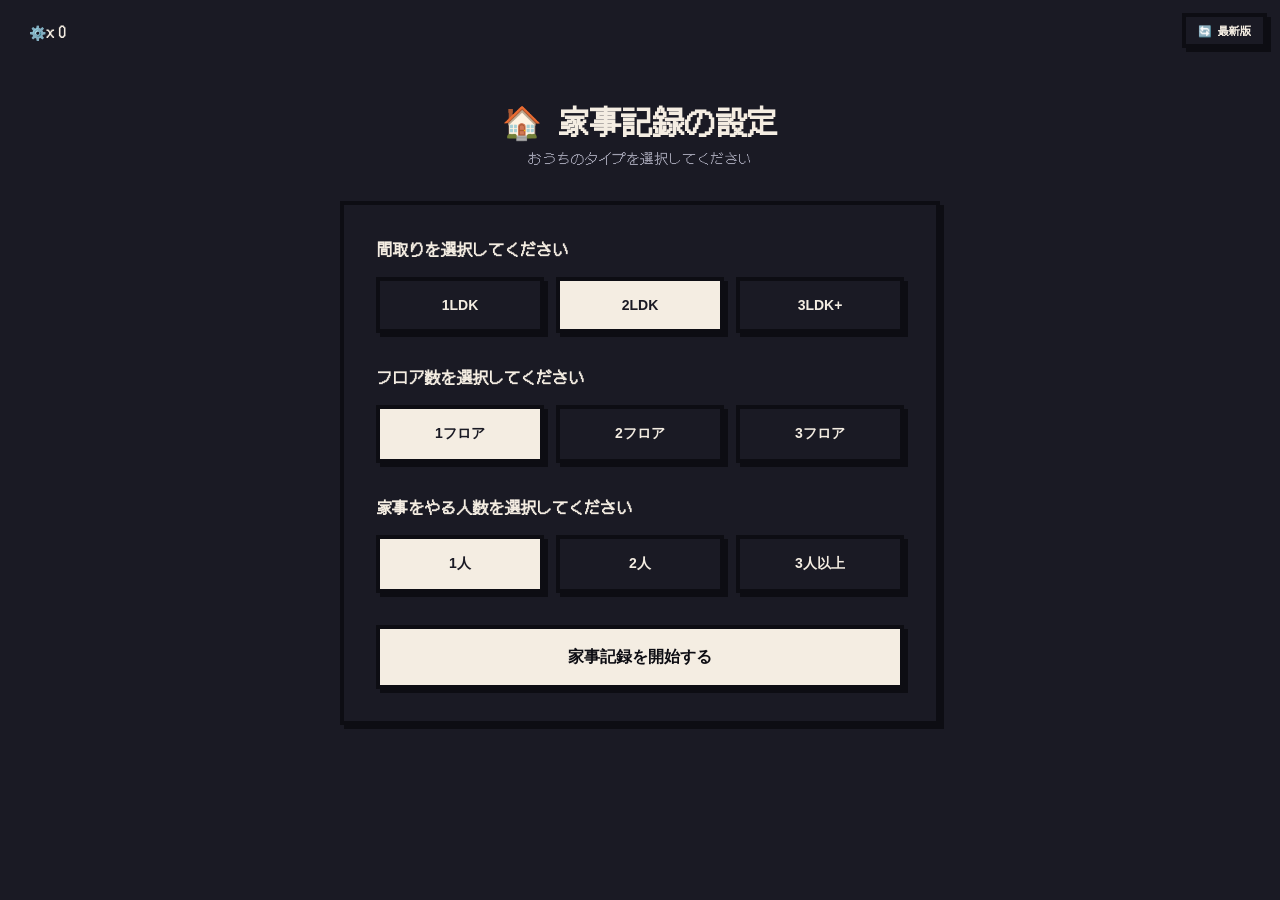
==== index.html @ 6fcb8d24 "fix(v2.6.1): Fix setupLayout null error and resolve all undefined functions / red error screens - Fi" ====
<!DOCTYPE html>
<html lang="ja">

<head>
    <meta charset="UTF-8">
    <meta name="viewport" content="width=device-width, initial-scale=1.0">
    <title>カジゴン</title>
    <script>
        window.onerror = function(message, source, lineno, colno, error) {
            var errorDiv = document.createElement('div');
            errorDiv.style.position = 'fixed';
            errorDiv.style.top = '0';
            errorDiv.style.left = '0';
            errorDiv.style.width = '100%';
            errorDiv.style.background = 'red';
            errorDiv.style.color = 'white';
            errorDiv.style.padding = '10px';
            errorDiv.style.zIndex = '99999';
            errorDiv.style.fontFamily = 'monospace';
            errorDiv.style.whiteSpace = 'pre-wrap';
            errorDiv.innerText = "JS Error: " + message + "\nSource: " + source + "\nLine: " + lineno + ":" + colno + "\nStack: " + (error ? error.stack : "");
            document.body.appendChild(errorDiv);
            return false;
        };

        // 🚀 強制キャッシュバスター & ServiceWorker自動更新ロジック
        if ('caches' in window) {
            caches.keys().then(function(names) {
                for (var name of names) {
                    if (name !== 'kajigon-cache-v2.6.1') {
                        caches.delete(name);
                    }
                }
            });
        }
    </script>
    <link rel="preconnect" href="https://fonts.googleapis.com">
    <link rel="preconnect" href="https://fonts.gstatic.com" crossorigin>
    <link href="https://fonts.googleapis.com/css2?family=Outfit:wght@400;600;700&family=Noto+Sans+JP:wght@400;500;700&family=DotGothic16&display=swap" rel="stylesheet">
    <link rel="stylesheet" href="style.css?v=2.6.1">
    <link rel="manifest" href="manifest.json">
    <meta name="theme-color" content="#1a1a24">
    <meta name="apple-mobile-web-app-capable" content="yes">
    <meta name="apple-mobile-web-app-status-bar-style" content="black-translucent">
    <link rel="icon" type="image/png" href="images/spirits/kajigon_baby.png">
    <link rel="apple-touch-icon" href="images/spirits/kajigon_baby.png">
</head>

<body>
    <!-- 画面端の小さなUI（⚙️×0 ＆ 🔄 最新版へ更新） -->
    <div id="artifact-indicator" class="artifact-indicator">
        <span>⚙️×</span><span id="artifact-count-val">0</span>
    </div>
    <button id="btn-force-refresh" onclick="forceReloadApp()" class="btn-force-refresh" title="最新版へ更新（キャッシュクリア）">
        🔄 最新版
    </button>

    <!-- Setup Screen (3-Step UI) -->
    <div id="setup-screen" class="container hidden">
        <div class="app-wrapper" style="margin-top: 3rem;">
            <div class="header">
                <h1 class="title">🏠 家事記録の設定</h1>
                <p class="subtitle">おうちのタイプを選択してください</p>
            </div>
            
            <div class="setup-card">
                <!-- STEP 1: 間取りの選択 -->
                <h3 class="setup-section-title">間取りを選択してください</h3>
                <div class="setup-grid">
                    <button class="setup-btn-select" id="setup-1ldk" onclick="setSetupLayout('1LDK')">1LDK</button>
                    <button class="setup-btn-select" id="setup-2ldk" onclick="setSetupLayout('2LDK')">2LDK</button>
                    <button class="setup-btn-select" id="setup-3ldk" onclick="setSetupLayout('3LDK+')">3LDK+</button>
                </div>

                <!-- STEP 2: フロア数の選択 -->
                <h3 class="setup-section-title">フロア数を選択してください</h3>
                <div class="setup-grid">
                    <button class="setup-btn-select" id="setup-floor1" onclick="setSetupFloors(1)">1フロア</button>
                    <button class="setup-btn-select" id="setup-floor2" onclick="setSetupFloors(2)">2フロア</button>
                    <button class="setup-btn-select" id="setup-floor3" onclick="setSetupFloors(3)">3フロア</button>
                </div>

                <!-- STEP 3: 家事をやる人数 -->
                <h3 class="setup-section-title">家事をやる人数を選択してください</h3>
                <div class="setup-grid">
                    <button class="setup-btn-select" id="setup-player1" onclick="setSetupPlayers(1)">1人</button>
                    <button class="setup-btn-select" id="setup-player2" onclick="setSetupPlayers(2)">2人</button>
                    <button class="setup-btn-select" id="setup-player3" onclick="setSetupPlayers(3)">3人以上</button>
                </div>

                <button class="setup-btn-submit" onclick="submitSetup()">家事記録を開始する</button>
            </div>
        </div>
    </div>

    <!-- Main Screen (Full-Screen Cozy Dragon Room with Side Buttons) -->
    <div id="main-screen" class="container hidden">
        <div class="app-wrapper">
            
            <!-- 🏡 全体がカジゴンの暮らす部屋（たまごっち・ポケスリ風フルスクリーンルーム） -->
            <div id="tamagotchi-room-container" class="tamagotchi-room">
                
                <!-- 部屋の上部インテリア（星空の窓 & あたたかいランプ） -->
                <div class="room-decor-top">
                    <div class="room-window" title="星空の見える窓">
                        <div class="window-glass">
                            <span class="window-moon">🌙</span>
                            <span class="window-star s1">✦</span>
                            <span class="window-star s2">✦</span>
                        </div>
                    </div>
                    <!-- ステータスヘッダー（相棒名 ＆ レベル） -->
                    <div class="room-status-badge">
                        <div class="room-status-title" id="room-status-name">✅ カジゴン (LV.1)</div>
                        <div class="room-status-sub" id="room-status-exp">NEXT: 0/10 EXP</div>
                    </div>
                    <div class="room-lamp" title="あたたかいランプ">
                        <div class="lamp-cord"></div>
                        <div class="lamp-shade">💡</div>
                        <div class="lamp-glow"></div>
                    </div>
                </div>

                <!-- 🏡 部屋の中央ステージ（サイドUI ＆ カジゴン） -->
                <div class="room-stage">
                    
                    <!-- 👈 左サイドのコンパクトUI（クエスト・かるた・新聞） -->
                    <div class="room-side-col room-side-left">
                        <button class="side-action-btn side-quest-btn" onclick="openBountyModal()" title="突発討伐ボス（名もなき家事）">
                            <span class="side-btn-icon">⚔️</span>
                            <span class="side-btn-label">討伐ボス</span>
                            <span id="side-quest-badge" class="side-btn-badge hidden">!</span>
                        </button>
                        <button class="side-action-btn side-karuta-btn" onclick="openKarutaAlbumModal()" title="家事かるた帳（全52種）">
                            <span class="side-btn-icon">🥠</span>
                            <span class="side-btn-label">かるた</span>
                        </button>
                        <button class="side-action-btn side-news-btn" onclick="openWeeklyNewsModal()" title="週刊カジゴン号外通信">
                            <span class="side-btn-icon">📰</span>
                            <span class="side-btn-label">号外新聞</span>
                        </button>
                        <button class="side-action-btn side-sound-btn" onclick="openSoundModal()" title="BGM・サウンド設定">
                            <span class="side-btn-icon">🎵</span>
                            <span class="side-btn-label">サウンド</span>
                        </button>
                    </div>

                    <!-- 🐉 カジゴン＆中央インテリア（くつろぎスペース） -->
                    <div class="room-center-pet-area" onclick="onCompanionClick()">
                        <!-- 吹き出しセリフ -->
                        <div id="companion-speech-bubble" class="speech-bubble-pet hidden">
                            <p id="speech-text">シチューのいい匂い！おうち快適だぞ〜！</p>
                        </div>

                        <!-- カジゴン本体スプライト -->
                        <div class="pet-sprite-wrapper" id="room-pet-wrapper">
                            <div id="companion-status-widget">
                                <!-- JSでスプライト動的配置 -->
                            </div>
                        </div>

                        <!-- 足元のふかふか丸絨毯 -->
                        <div class="room-rug"></div>

                        <!-- 部屋の床家具（観葉植物 ＆ シチュー鍋） -->
                        <div class="room-floor-furniture">
                            <div class="furniture-item item-plant" id="furniture-plant" title="小さな観葉植物">🪴</div>
                            <div class="furniture-item item-stew" id="furniture-stew" title="ほかほかシチュー鍋">🍲</div>
                            <div class="furniture-item item-shelf" id="furniture-shelf" title="季節の飾り">🌸</div>
                        </div>
                    </div>

                    <!-- 👉 右サイドのコンパクトUI（家事きろく・工房・共有・図鑑・設定） -->
                    <div class="room-side-col room-side-right">
                        <button class="side-action-btn side-add-btn" onclick="openChoreSelectModal()" title="家事を記録する">
                            <span class="side-btn-icon">🔨</span>
                            <span class="side-btn-label">家事きろく</span>
                        </button>
                        <button class="side-action-btn side-workshop-btn" onclick="openWorkshopModal()" title="おうち工房（家具クラフト＆週末行商人）">
                            <span class="side-btn-icon">🪚</span>
                            <span class="side-btn-label">工房</span>
                        </button>
                        <button class="side-action-btn side-share-btn" onclick="openShareActionModal()" title="家族に共有する">
                            <span class="side-btn-icon">📱</span>
                            <span class="side-btn-label">共有する</span>
                        </button>
                        <button class="side-action-btn side-book-btn" onclick="openBookModal()" title="守護精霊図鑑">
                            <span class="side-btn-icon">📖</span>
                            <span class="side-btn-label">図鑑</span>
                        </button>
                        <button class="side-action-btn side-settings-btn" onclick="openSettingsModal()" title="お部屋・サウンド設定">
                            <span class="side-btn-icon">⚙️</span>
                            <span class="side-btn-label">設定</span>
                        </button>
                    </div>

                </div>

                <!-- 🔻 部屋の最下部：折りたたみ式の「最近やったこと（CHORE LOG）」引き出し -->
                <div class="room-bottom-drawer">
                    <details class="chore-log-details" id="chore-log-details">
                        <summary class="chore-log-summary">
                            <div class="chore-log-summary-title">
                                <span>🧹</span>
                                <span>最近やったこと（CHORE LOG）</span>
                            </div>
                            <span class="chore-log-toggle-icon">▲ 開く</span>
                        </summary>
                        <div id="completedList" class="chore-log-list">
                            <!-- JSで完了履歴を動的生成 -->
                        </div>
                    </details>
                </div>

            </div>

            <!-- 🌿 育成環境テーマバッジ（固定表示） -->
            <div id="env-badge-container" class="env-badge-container" style="display:none;"></div>
            <div id="lucky-chore-widget" style="display:none;"></div>
            <div id="bounty-quest-widget" style="display:none;"></div>

            <!-- Footer (控えめな復旧リンク) -->
            <div class="footer" style="margin-top: 1rem;">
                <p id="current-layout-display"></p>
                <p class="footer-stealth-trigger" onclick="openSpellModal()">💾 データを復旧する</p>
            </div>
        </div>
    </div>

    <!-- 🔒 ギア設定モーダル (In-app Setup & Room Customization) -->
    <div id="settings-modal" class="spell-overlay hidden">
        <div class="spell-content" style="max-width: 500px; max-height: 88vh; overflow-y: auto; -webkit-overflow-scrolling: touch;">
            <div style="display:flex; justify-content:space-between; align-items:center; margin-bottom: 0.5rem;">
                <h3 class="spell-title" style="margin:0;">⚙️ 家事記録の設定</h3>
                <button onclick="closeSettingsModal()" style="background:var(--accent); color:#0d0d13; border:none; border-radius:4px; font-weight:bold; font-size:12px; padding:0.3rem 0.6rem; cursor:pointer;">✕ お部屋へ</button>
            </div>
            <p class="spell-desc">間取りやフロア数、各部屋の呼び名をカスタマイズできます。</p>
            
            <!-- Settings Form -->
            <div class="settings-input-group">
                <label>おうちの間取り</label>
                <select id="settings-layout-select" onchange="onSettingsLayoutChange()">
                    <option value="1LDK">1LDK</option>
                    <option value="2LDK">2LDK</option>
                    <option value="3LDK+">3LDK以上</option>
                </select>
            </div>

            <div class="settings-input-group">
                <label>フロア数</label>
                <select id="settings-floor-select">
                    <option value="1">1フロア</option>
                    <option value="2">2フロア</option>
                    <option value="3">3フロア</option>
                </select>
            </div>

            <div class="settings-input-group">
                <label>家事をやる人数</label>
                <select id="settings-players-select">
                    <option value="1">1人</option>
                    <option value="2">2人</option>
                    <option value="3">3人以上</option>
                </select>
            </div>

            <!-- 🏛️ 育成環境テーマの選択 -->
            <div class="settings-input-group">
                <label>🏛️ 育成環境テーマ（育ちやすいモンスター）</label>
                <div id="settings-theme-notice" style="margin-bottom: 0.5rem;"></div>
                <div class="theme-selector-grid" id="settings-theme-selector">
                    <!-- JSで動的生成 -->
                </div>
            </div>

            <h4 style="font-size: 12px; font-weight: 700; color: var(--text-sub); text-align: left; margin-bottom: 0.5rem;">お部屋の名前のカスタマイズ</h4>
            <div id="settings-room-names-container" class="settings-scroll-area">
                <!-- Custom room name inputs will be generated here dynamically -->
            </div>

            <div class="spell-btn-group">
                <button class="btn-spell-action btn-spell-cancel" onclick="closeSettingsModal()">キャンセル</button>
                <button class="btn-spell-action btn-spell-cast" onclick="saveSettings()">保存して反映</button>
            </div>

            <div style="margin-top: 1rem; border-top: 1px dashed var(--border-color); padding-top: 0.8rem; text-align: center;">
                <button type="button" onclick="forceReloadApp()" style="background: none; border: 1px solid var(--border-color); color: var(--text-sub); font-size: 11px; padding: 0.35rem 0.7rem; border-radius: 4px; cursor: pointer;">
                    🔄 画面が変わらない時はここをタップ（最新版へ強制更新）
                </button>
            </div>
        </div>
    </div>

    <!-- 🔒 おうちの同期コードモーダル (Stealth Backup UI) -->
    <div id="spell-modal" class="spell-overlay hidden">
        <div class="spell-content">
            <h3 class="spell-title">💾 バックアップデータの復元</h3>
            <p class="spell-desc">別の端末や過去の記録（同期用バックアップキー）またはテスト用のコマンドを入力して同期します。</p>
            <input type="text" id="spellInput" class="spell-input" placeholder="KJ-LVx-Fxx-Wxx-Axx-Exx">
            <div class="spell-btn-group">
                <button class="btn-spell-action btn-spell-cancel" onclick="closeSpellModal()">キャンセル</button>
                <button class="btn-spell-action btn-spell-cast" onclick="castSpell()">同期する</button>
            </div>
        </div>
    </div>

    <!-- 💫 召喚カットイン演出 -->
    <div id="cutin-container" class="cutin-container hidden">
        <div class="cutin-magic-circle"></div>
        <div id="cutin-box" class="cutin-box">
            <!-- Dynamic Content -->
            <div id="cutin-emoji" class="cutin-emoji">🥚</div>
        </div>
    </div>

    <!-- 🏆 感動の表彰エンディング画面 (高精細ドラゴン画像ドン！出現) -->
    <div id="ending-modal" class="ending-overlay hidden">
        <div class="ending-content">
            <div class="ending-trophy">🏆</div>
            <div>
                <h2 class="ending-title" id="ending-celebration-title">よく頑張りました！</h2>
            </div>
            
            <!-- 表彰時にドン！と表示されるドラゴンの画像 -->
            <div class="ending-image-container">
                <img id="ending-dragon-image" src="" alt="おうちの守護精霊">
            </div>

            <div class="ending-scroll-text" id="ending-scroll-content">
                <!-- JSで動的にメッセージを生成 -->
            </div>
            <button class="btn-ending-close" onclick="closeEndingModal()">記録に戻る</button>
        </div>
    </div>

    <!-- 🔊 サウンド設定モーダル -->
    <div id="sound-modal" class="spell-overlay hidden">
        <div class="spell-content" style="max-width: 440px;">
            <h3 class="spell-title">🔊 サウンド設定</h3>
            <p class="spell-desc">レトロゲーム風のBGMと効果音の音量を調節できます。</p>
            
            <div class="sound-setting-row">
                <div class="sound-setting-label">
                    <span>🎵 8-bit BGM 音量</span>
                    <span id="bgm-vol-text" class="sound-vol-val">30%</span>
                </div>
                <div class="sound-slider-wrapper">
                    <input type="range" id="bgmVolumeSlider" min="0" max="100" value="30" oninput="onBgmVolumeChange(this.value)">
                </div>
                <div style="margin-top: 0.75rem; display: flex; align-items: center; justify-content: space-between; font-size: 13px;">
                    <span style="font-weight: bold; color: var(--text-sub);">曲の選択:</span>
                    <select id="bgmTrackSelect" onchange="SoundEngine.setBGMTrack(this.value)" style="padding: 0.35rem 0.6rem; background: #0d0d13; color: var(--accent); border: 2px solid var(--border); font-family: inherit; border-radius: 4px;">
                        <option value="village">🏡 我が家チル（ポケスリ風Lo-Fi）</option>
                        <option value="pop">🌞 日常ポップ（明るいテンポ）</option>
                        <option value="tavern">🍻 にぎやか酒場（愉快な民謡）</option>
                        <option value="ruins">📜 古代遺跡（神秘の調べ）</option>
                        <option value="battle">⚔️ ボス討伐バトル（熱血RPG）</option>
                    </select>
                </div>
            </div>

            <div class="sound-setting-row" style="margin-top: 1.25rem;">
                <div class="sound-setting-label">
                    <span>🔔 効果音 (SE)</span>
                    <span id="se-vol-text" class="sound-vol-val">70%</span>
                </div>
                <div class="sound-slider-wrapper">
                    <input type="range" id="seVolumeSlider" min="0" max="100" value="70" oninput="onSeVolumeChange(this.value)">
                </div>
                <div style="margin-top: 0.6rem; display: flex; gap: 0.3rem; flex-wrap: wrap;">
                    <button class="btn-sound-test" onclick="SoundEngine.playSE('done')">🧹 家事完了♪</button>
                    <button class="btn-sound-test" onclick="SoundEngine.playSE('karuta')">🥠 かるた音♪</button>
                    <button class="btn-sound-test" onclick="SoundEngine.playSE('bounty')">⚔️ 討伐撃破♪</button>
                    <button class="btn-sound-test" onclick="SoundEngine.playSE('levelup')">👑 勝利ファンファーレ♪</button>
                </div>
            </div>

            <div class="sound-test-btn-group" style="margin-top: 1.25rem; display: flex; gap: 0.5rem; justify-content: center;">
                <button class="btn-sound-test" onclick="SoundEngine.toggleBGM()"><span id="bgm-toggle-btn-text">BGM 再生/一時停止</span></button>
            </div>

            <div class="spell-btn-group" style="margin-top: 1.5rem;">
                <button class="btn-spell-action btn-spell-cast" style="width: 100%;" onclick="closeSoundModal()">とじる</button>
            </div>
        </div>
    </div>

    <!-- 📜 古代の石板画像プレビュー・シェアモーダル -->
    <div id="ancient-scroll-modal" class="spell-overlay hidden">
        <div class="spell-content" style="max-width: 520px; max-height: 90vh; overflow-y: auto;">
            <h3 class="spell-title">📜 古代の家事碑文</h3>
            <p class="spell-desc">本日の奉納（家事）が刻まれた石板画像です。長押しやボタンから保存・共有できます。</p>
            
            <div id="ancient-canvas-container" class="ancient-canvas-preview-wrapper" style="text-align: center; margin: 1rem 0;">
                <!-- 生成された画像 (img要素) がここに配置されます -->
                <div id="ancient-loading" style="padding: 2rem; color: var(--text-sub);">石板を彫刻中...⏳</div>
                <img id="ancient-preview-img" src="" alt="古代の家事碑文" style="max-width: 100%; height: auto; border: 4px solid #0d0d13; box-shadow: 4px 4px 0px #0d0d13; display: none;">
            </div>

            <div class="ancient-modal-actions" style="display: flex; flex-direction: column; gap: 0.6rem; margin-top: 1rem;">
                <button class="btn-spell-action btn-spell-cast" id="btn-save-ancient-img" onclick="saveAncientScrollImage()">
                    💾 画像を保存する
                </button>
                <button class="btn-spell-action btn-share-web" id="btn-share-ancient-web" onclick="shareAncientScrollImage()" style="background: #2563eb; color: #fff;">
                    📲 LINE / SNSで送る
                </button>
                <button class="btn-spell-action btn-spell-cancel" onclick="closeAncientScrollModal()">
                    とじる
                </button>
            </div>
        </div>
    </div>

    <!-- 📖 守護精霊図鑑（ずかん）＆かるた＆殿堂 モーダル -->
    <div id="book-modal" class="spell-overlay hidden">
        <div class="spell-content" style="max-width: 540px; max-height: 85vh; overflow-y: auto;">
            <div style="display:flex; justify-content:space-between; align-items:center; margin-bottom: 0.5rem;">
                <h3 class="spell-title" style="margin:0;">📖 我が家の冒険大図鑑</h3>
                <button onclick="closeBookModal()" style="background:var(--accent); color:#0d0d13; border:none; border-radius:4px; font-weight:bold; font-size:12px; padding:0.3rem 0.6rem; cursor:pointer;">✕ お部屋へ</button>
            </div>

            <!-- タブ切り替えボタン -->
            <div style="display:flex; gap:0.4rem; margin-bottom:0.8rem;">
                <button onclick="switchBookTab('spirits')" style="flex:1; padding:0.4rem; font-weight:bold; font-size:12px; border-radius:4px; border:1px solid var(--accent); background:#14141f; color:#fff; cursor:pointer;">🐉 守護精霊</button>
                <button onclick="switchBookTab('karuta')" style="flex:1; padding:0.4rem; font-weight:bold; font-size:12px; border-radius:4px; border:1px solid #8b5cf6; background:#14141f; color:#fff; cursor:pointer;">🥠 デイリーかるた</button>
                <button onclick="switchBookTab('hall_of_fame')" style="flex:1; padding:0.4rem; font-weight:bold; font-size:12px; border-radius:4px; border:1px solid #ffd700; background:#14141f; color:#fff; cursor:pointer;">🏛️ 歴代殿堂</button>
            </div>
            
            <div id="book-content-container" style="display: flex; flex-direction: column; gap: 0.75rem;">
                <!-- JSで動的生成 -->
            </div>

            <div class="spell-btn-group" style="margin-top: 1.5rem;">
                <button class="btn-spell-action btn-spell-cast" style="width: 100%;" onclick="closeBookModal()">お部屋にもどる</button>
            </div>
        </div>
    </div>

    <!-- 🪚 おうち工房（家具クラフト＆週末行商人）モーダル -->
    <div id="workshop-modal" class="spell-overlay hidden">
        <div class="spell-content" style="max-width: 520px; max-height: 85vh; overflow-y: auto;">
            <div style="display:flex; justify-content:space-between; align-items:center; margin-bottom: 0.5rem;">
                <h3 class="spell-title" style="margin:0; color:#fbbf24;">🪚 カジゴンの模様替え工房</h3>
                <button onclick="closeWorkshopModal()" style="background:var(--accent); color:#0d0d13; border:none; border-radius:4px; font-weight:bold; font-size:12px; padding:0.3rem 0.6rem; cursor:pointer;">✕ お部屋へ</button>
            </div>
            <p class="spell-desc">日々の家事で集めた素材（木材・布・レンガ・ネジ）で家具を作り、お部屋を快適にしよう！</p>
            
            <div id="workshop-content-container">
                <!-- JSで動的生成 -->
            </div>

            <div class="spell-btn-group" style="margin-top: 1.5rem;">
                <button class="btn-spell-action btn-spell-cast" style="width: 100%;" onclick="closeWorkshopModal()">お部屋にもどる</button>
            </div>
        </div>
    </div>

    <!-- 🍖 ベビー期のおやつ（大枠系統選択）モーダル -->
    <div id="snack-modal" class="spell-overlay hidden">
        <div class="spell-content" style="max-width: 440px; text-align: center;">
            <h3 class="spell-title" style="margin-bottom:0.5rem; color:#ffd700;">🍖 おやつをあげよう！</h3>
            <p class="spell-desc" style="margin-bottom:1rem;">ベビー期のカジゴンにおやつをあげると、将来の進化系統の兆候が現れます！</p>
            
            <div style="display:flex; flex-direction:column; gap:0.8rem; margin-bottom:1.2rem;">
                <button onclick="feedBabySnack('golem')" style="background:#1e1b24; border:2px solid #a855f7; border-radius:8px; padding:0.8rem; text-align:left; cursor:pointer; color:#fff;">
                    <div style="font-weight:bold; font-size:14px; color:#c084fc; margin-bottom:0.2rem;">⚙️ 古代のネジおやつ ➔ 【魔ゴーレム系統】</div>
                    <div style="font-size:11px; color:#a1a1aa;">機械仕掛けの頑丈な躯体を持つ魔導ロボットを目指す！</div>
                </button>
                <button onclick="feedBabySnack('dragon')" style="background:#1e1b24; border:2px solid #ef4444; border-radius:8px; padding:0.8rem; text-align:left; cursor:pointer; color:#fff;">
                    <div style="font-weight:bold; font-size:14px; color:#f87171; margin-bottom:0.2rem;">🍖 ドラゴン肉 ➔ 【王道ドラゴン系統】</div>
                    <div style="font-size:11px; color:#a1a1aa;">大空を舞い、属性のブレスを吐く堂々たる伝説龍を目指す！</div>
                </button>
                <button onclick="feedBabySnack('fairy')" style="background:#1e1b24; border:2px solid #10b981; border-radius:8px; padding:0.8rem; text-align:left; cursor:pointer; color:#fff;">
                    <div style="font-weight:bold; font-size:14px; color:#34d399; margin-bottom:0.2rem;">🍯 妖精のハチミツ ➔ 【妖精・レリック系統】</div>
                    <div style="font-size:11px; color:#a1a1aa;">料理小人や魔導書など、生活に寄り添う愛らしい妖精を目指す！</div>
                </button>
            </div>

            <button class="btn-spell-action btn-spell-cancel" style="width:100%;" onclick="closeBabySnackModal()">あとであげる</button>
        </div>
    </div>

    <!-- 📰 週刊カジゴン号外ニュース モーダル -->
    <div id="weekly-news-modal" class="spell-overlay hidden">
        <div class="spell-content" style="max-width: 540px; max-height: 85vh; overflow-y: auto;">
            <div style="display:flex; justify-content:space-between; align-items:center; margin-bottom: 0.5rem;">
                <h3 class="spell-title" style="margin:0;">📰 週刊カジゴン号外通信</h3>
                <button onclick="closeWeeklyNewsModal()" style="background:var(--accent); color:#0d0d13; border:none; border-radius:4px; font-weight:bold; font-size:12px; padding:0.3rem 0.6rem; cursor:pointer;">✕ お部屋へ</button>
            </div>
            <p class="spell-desc">直近7日間の家庭内での家事大功績を称える特報ニュースです！</p>
            
            <div id="weekly-news-content" style="margin-top: 1rem;">
                <!-- JSで動的生成 -->
            </div>

            <div class="spell-btn-group" style="margin-top: 1.5rem; display: flex; flex-direction: column; gap: 0.6rem;">
                <button class="btn-spell-action btn-spell-cast" style="width: 100%; background: #ffd700; color: #0d0d13; font-weight: bold;" onclick="shareWeeklyNewsCard()">🖼️ 号外新聞を画像保存 / 共有</button>
                <button class="btn-spell-action" style="width: 100%; background: #3a3a4c;" onclick="closeWeeklyNewsModal()">お部屋にもどる</button>
            </div>
        </div>
    </div>

    <!-- 🐉 守護精霊・詳細プロフィールモーダル -->
    <div id="spirit-detail-modal" class="spell-overlay hidden">
        <div class="spell-content" style="max-width: 480px; max-height: 85vh; overflow-y: auto;">
            <div id="spirit-detail-content">
                <!-- JSで動的生成 -->
            </div>
            <div class="spell-btn-group" style="margin-top: 1.5rem;">
                <button class="btn-spell-action btn-spell-cast" style="width: 100%;" onclick="closeSpiritDetailModal()">図鑑にもどる</button>
            </div>
        </div>
    </div>

    <!-- 🔨 家事記録ポップアップモーダル（ADD CHORE） -->
    <div id="chore-select-modal" class="spell-overlay hidden">
        <div class="spell-content" style="max-width: 540px; max-height: 88vh; overflow-y: auto;">
            <div style="display:flex; justify-content:space-between; align-items:center; margin-bottom: 0.5rem;">
                <h3 class="spell-title" style="margin:0;">🔨 やった家事を記録する</h3>
                <button onclick="closeChoreSelectModal()" style="background:var(--accent); color:#0d0d13; border:none; border-radius:4px; font-weight:bold; font-size:12px; padding:0.3rem 0.6rem; cursor:pointer;">✕ お部屋へ</button>
            </div>
            <p class="spell-desc">完了した家事をタップしよう！（何回でも記録できます）</p>
            
            <!-- Chore Addition Area (Dynamic) -->
            <div id="quick-add-container" style="margin: 1rem 0;">
                <!-- Buttons will be generated here -->
            </div>

            <!-- Free Input Area -->
            <div class="chore-addition-card" style="margin-top: 1rem;">
                <!-- Free Input Section -->
                <div class="free-input-section">
                    <h3 class="section-title">✏️ 物品補充（自由記述）</h3>
                    <div class="free-input-group">
                        <input type="text" id="freeSupplyInput" placeholder="例）トイレットペーパー..."
                            onkeypress="if(event.key==='Enter') addFreeSupply()">
                        <button class="btn btn-add-supply" onclick="addFreeSupply()">➕ 追加</button>
                    </div>
                </div>

                <!-- Other Free Input Section -->
                <div class="free-input-section" style="margin-top: 0.75rem;">
                    <h3 class="section-title">📝 その他（自由記述）</h3>
                    <div class="free-input-group">
                        <input type="text" id="otherChoreInput" placeholder="例）窓拭き、アイロンがけ..."
                            onkeypress="if(event.key==='Enter') addOtherChore()">
                        <button class="btn btn-add-other" onclick="addOtherChore()">➕ 追加</button>
                    </div>
                </div>
            </div>

            <div class="spell-btn-group" style="margin-top: 1.25rem;">
                <button class="btn-spell-action btn-spell-cast" style="width: 100%;" onclick="closeChoreSelectModal()">お部屋にもどる</button>
            </div>
        </div>
    </div>

    <!-- 📱 家族にシェア・報告モーダル（SHARE） -->
    <div id="share-action-modal" class="spell-overlay hidden">
        <div class="spell-content" style="max-width: 520px; max-height: 88vh; overflow-y: auto;">
            <div style="display:flex; justify-content:space-between; align-items:center; margin-bottom: 0.5rem;">
                <h3 class="spell-title" style="margin:0;">📱 パートナー・家族にシェア</h3>
                <button onclick="closeShareActionModal()" style="background:var(--accent); color:#0d0d13; border:none; border-radius:4px; font-weight:bold; font-size:12px; padding:0.3rem 0.6rem; cursor:pointer;">✕ お部屋へ</button>
            </div>
            <p class="spell-desc">今日完了した家事や伝言をLINEなどで報告します。</p>

            <div class="card share-card" style="background:#13131c; border-radius:12px; padding:1rem; margin-top:1rem;">
                <div class="share-input-group">
                    <label for="shareMessage" class="group-label">家族への伝言・お願い（任意）</label>
                    <textarea id="shareMessage" placeholder="例：お風呂掃除ありがとう！トイレットペーパー買ってきたよ。" rows="2"></textarea>
                </div>
                <!-- 🍳 今日のごはんメモ（任意） -->
                <div class="share-input-group" style="margin-top: 0.75rem;">
                    <label for="shareDinnerMenu" class="group-label">🍳 今日・今夜のごはん（任意メモ）</label>
                    <input type="text" id="shareDinnerMenu" placeholder="例：カレーライス、パスタ、ハンバーグなど" style="font-size: 14px; padding: 0.5rem 0.75rem;">
                </div>
                <!-- Checkbox for showing undone chores -->
                <div class="share-checkbox-group" style="margin-top: 0.75rem; margin-bottom: 0.5rem; display: flex; align-items: center; gap: 0.5rem; justify-content: flex-start;">
                    <input type="checkbox" id="shareIncludeUndone" checked onclick="localStorage.setItem('kajigonUltimate_shareIncludeUndone', this.checked)" style="width: auto; height: auto; cursor: pointer; margin: 0;">
                    <label for="shareIncludeUndone" style="font-size: 13px; font-weight: 700; color: var(--text-main); cursor: pointer; user-select: none; margin: 0;">まだやってない家事もリストに含める</label>
                </div>
                <!-- Checkbox for thank you stamp -->
                <div class="share-checkbox-group" style="margin-bottom: 1rem; display: flex; align-items: center; gap: 0.5rem; justify-content: flex-start;">
                    <input type="checkbox" id="shareIncludeThanks" checked style="width: auto; height: auto; cursor: pointer; margin: 0;">
                    <label for="shareIncludeThanks" style="font-size: 13px; font-weight: 700; color: var(--text-main); cursor: pointer; user-select: none; margin: 0;">LINE返信用の感謝スタンプ枠をつける</label>
                </div>
                <div class="share-btn-group" style="display:flex; flex-direction:column; gap:0.5rem;">
                    <button class="btn-share" onclick="shareReport()">
                        <span>📱 テキストでコピー</span>
                    </button>
                    <button class="btn-share btn-share-ancient" onclick="openAncientScrollModal()">
                        <span>📜 古代の石板画像で共有</span>
                    </button>
                </div>
            </div>

            <div class="reset-buttons-container" style="margin-top: 1rem;">
                <button class="btn-reset-light" onclick="resetDayOnly()">🧹 本日の記録を整理する</button>
                <button class="btn-reset-full" onclick="resetAppFully()">🔄 アプリの設定とデータを完全初期化</button>
            </div>

            <div class="spell-btn-group" style="margin-top: 1.25rem;">
                <button class="btn-spell-action btn-spell-cancel" style="width: 100%;" onclick="closeShareActionModal()">お部屋にもどる</button>
            </div>
        </div>
    </div>

    <!-- ⚔️ 突発討伐ボス（名もなき家事）モーダル -->
    <div id="bounty-modal" class="spell-overlay hidden">
        <div class="spell-content" style="max-width: 480px; max-height: 85vh; overflow-y: auto;">
            <div style="display:flex; justify-content:space-between; align-items:center; margin-bottom: 0.5rem;">
                <h3 class="spell-title" style="margin:0; color:#ff4b4b;">⚔️ 突発討伐クエスト</h3>
                <button onclick="closeBountyModal()" style="background:var(--accent); color:#0d0d13; border:none; border-radius:4px; font-weight:bold; font-size:12px; padding:0.3rem 0.6rem; cursor:pointer;">✕ お部屋へ</button>
            </div>
            <p class="spell-desc">今日のおうちに潜む名もなき家事ボスを討伐せよ！</p>
            
            <div id="bounty-quest-modal-container" style="margin-top: 1rem;">
                <!-- JSで動的生成 -->
            </div>

            <div class="spell-btn-group" style="margin-top: 1.5rem;">
                <button class="btn-spell-action btn-spell-cast" style="width: 100%;" onclick="closeBountyModal()">お部屋にもどる</button>
            </div>
        </div>
    </div>

    <!-- 🥠 家事かるた・おみくじ トースト通知 -->
    <div id="fortune-toast" class="fortune-toast hidden" onclick="hideFortuneToast()">
        <div class="fortune-toast-content">
            <span class="fortune-toast-badge" id="fortune-toast-rank">🎉 大吉</span>
            <span class="fortune-toast-text" id="fortune-toast-text">靴下の裏返しが1発で直った！奇跡の快感！</span>
        </div>
    </div>

    <!-- JavaScript Modular Architecture (v2.6.1) -->
    <!-- 1. Data Modules -->
    <script src="js/data/bosses.js?v=2.6.1"></script>
    <script src="js/data/karuta.js?v=2.6.1"></script>
    <script src="js/data/spirit_profiles.js?v=2.6.1"></script>
    <script src="js/data/dialogues.js?v=2.6.1"></script>
    <script src="js/data/newspaper.js?v=2.6.1"></script>

    <!-- 2. Core Modules -->
    <script src="js/core/sound.js?v=2.6.1"></script>
    <script src="js/core/state.js?v=2.6.1"></script>

    <!-- 3. Components -->
    <script src="js/components/toast.js?v=2.6.1"></script>
    <script src="js/components/furniture.js?v=2.6.1"></script>
    <script src="js/components/bosses.js?v=2.6.1"></script>
    <script src="js/components/encyclopedia.js?v=2.6.1"></script>
    <script src="js/components/stone_tablet.js?v=2.6.1"></script>
    <script src="js/components/newspaper.js?v=2.6.1"></script>
    <script src="js/components/companion.js?v=2.6.1"></script>
    <script src="js/components/chores.js?v=2.6.1"></script>

    <!-- 4. Main Entrypoint -->
    <script src="script.js?v=2.6.1"></script>
</body>

</html>
---- style.css ----
/* ==========================================================================
   Core Variables & Reset
   ========================================================================== */
* {
    margin: 0;
    padding: 0;
    box-sizing: border-box;
}

:root {
    --primary: var(--accent);
    --primary-hover: var(--accent);
    --secondary: var(--accent);
    --secondary-hover: var(--accent);
    --bg-gradient: #1a1a24;
    --card-bg: #1a1a24;
    --text-main: #f4ede2;
    --text-sub: #a0a0b0;
    --border: #0d0d13;
    --neon-gold: #ffd700;
    
    /* Default accent color (cream white) */
    --accent: #f4ede2;
}

/* Dynamic theme overrides applied to body */
body.theme-fire { --accent: #ff4b4b; }
body.theme-water { --accent: #3b82f6; }
body.theme-wind { --accent: #00e676; }
body.theme-earth { --accent: #8b5a2b; }
body.theme-light { --accent: #ffd700; }
body.theme-dark { --accent: #9d4edd; }

body {
    font-family: 'DotGothic16', 'Outfit', 'Noto Sans JP', sans-serif;
    background: var(--bg-gradient);
    min-height: 100vh;
    padding: 1rem;
    color: var(--text-main);
    line-height: 1.5;
    overflow-x: hidden;
}

.container {
    max-width: 600px;
    margin: 0 auto;
}

.hidden {
    display: none !important;
}

.app-wrapper {
    padding: 1rem 0;
}

/* ==========================================================================
   Header
   ========================================================================== */
.header {
    text-align: center;
    margin-bottom: 2rem;
    padding-top: 1rem;
}

.header-top {
    display: flex;
    align-items: center;
    justify-content: center;
    gap: 1rem;
    position: relative;
}

.title {
    font-size: 32px;
    font-weight: 700;
    color: var(--text-main);
    letter-spacing: -0.5px;
}

.subtitle {
    color: var(--text-sub);
    font-size: 14px;
    margin-top: 0.25rem;
}

.btn-settings {
    background: white;
    border: 1px solid var(--border);
    border-radius: 50%;
    width: 40px;
    height: 40px;
    display: flex;
    align-items: center;
    justify-content: center;
    cursor: pointer;
    font-size: 20px;
    box-shadow: 0 2px 4px rgba(0,0,0,0.05);
    transition: all 0.2s;
    position: absolute;
    right: 0;
}

.btn-settings:hover {
    transform: rotate(45deg);
    background: #f9fafb;
    border-color: var(--primary);
}

/* ==========================================================================
   👾 常時表示：相棒バッジ（絵文字2つを並べて属性を視覚化！文字は完全排除）
   ========================================================================== */
.companion-status-card {
    background: rgba(255, 255, 255, 0.75);
    border: 1.5px solid rgba(255, 255, 255, 0.95);
    backdrop-filter: blur(10px);
    border-radius: 30px; /* 横長のカプセルデザイン */
    padding: 0.4rem 1.25rem;
    margin: 1.25rem auto 0;
    display: inline-flex;
    align-items: center;
    justify-content: center;
    box-shadow: 0 4px 12px rgba(139, 92, 246, 0.08);
    animation: fadeInStatus 0.5s cubic-bezier(0.16, 1, 0.3, 1);
}

@keyframes fadeInStatus {
    from { opacity: 0; transform: scale(0.9) translateY(-5px); }
    to { opacity: 1; transform: scale(1) translateY(0); }
}

.status-emoji-container {
    font-size: 28px;
    display: flex;
    align-items: center;
    justify-content: center;
    animation: floatMiniStatus 2.5s ease-in-out infinite;
    user-select: none;
    gap: 0.25rem; /* 2つの絵文字の隙間 */
}

@keyframes floatMiniStatus {
    0%, 100% { transform: translateY(0px) rotate(0deg); }
    50% { transform: translateY(-4px) rotate(4deg); }
}

/* 🏆 レベルMAX専用アクションボタン */
.companion-widget-container {
    display: flex;
    flex-direction: column;
    align-items: center;
    justify-content: center;
    gap: 0.75rem;
    margin-top: 1.25rem;
}

.companion-status-card {
    margin: 0 auto !important; /* Flexレイアウト用にマージン調整 */
}

.legendary-action-buttons {
    display: flex;
    gap: 0.75rem;
    justify-content: center;
    animation: fadeInStatus 0.5s ease-out;
}

.btn-legendary {
    padding: 0.5rem 1rem;
    border-radius: 20px;
    font-size: 12px;
    font-weight: 800;
    cursor: pointer;
    border: none;
    transition: all 0.2s cubic-bezier(0.4, 0, 0.2, 1);
    display: flex;
    align-items: center;
    gap: 0.25rem;
    box-shadow: 0 4px 10px rgba(0, 0, 0, 0.05);
}

.btn-review {
    background: linear-gradient(135deg, #f59e0b 0%, #fbbf24 100%);
    color: #1e1b4b;
    border: 1px solid rgba(245, 158, 11, 0.3);
}

.btn-review:hover {
    transform: translateY(-2px);
    box-shadow: 0 6px 14px rgba(245, 158, 11, 0.25);
}

.btn-rebreed {
    background: #f1f5f9;
    color: #475569;
    border: 1px solid #cbd5e1;
}

.btn-rebreed:hover {
    background: #fee2e2;
    color: #ef4444;
    border-color: #fca5a5;
    transform: translateY(-2px);
    box-shadow: 0 6px 14px rgba(239, 68, 68, 0.15);
}

/* 🏆 最終進化専用：メイン画面常時表示カード */
.legendary-companion-card {
    background: rgba(255, 255, 255, 0.95);
    border: 2px solid var(--neon-gold);
    border-radius: 24px;
    padding: 1.25rem;
    margin: 1.25rem auto 0;
    max-width: 320px;
    display: flex;
    flex-direction: column;
    align-items: center;
    justify-content: center;
    box-shadow: 0 10px 25px rgba(245, 158, 11, 0.15);
    cursor: pointer;
    transition: all 0.3s cubic-bezier(0.4, 0, 0.2, 1);
    animation: fadeInStatus 0.5s ease-out;
    position: relative;
    overflow: hidden;
}

.legendary-companion-card:hover {
    transform: translateY(-4px) scale(1.02);
    box-shadow: 0 14px 35px rgba(245, 158, 11, 0.25);
    background: #ffffff;
}

.legendary-tag {
    font-size: 11px;
    font-weight: 800;
    color: #b45309;
    background: #fef3c7;
    padding: 0.25rem 0.75rem;
    border-radius: 20px;
    margin-bottom: 0.5rem;
    letter-spacing: 0.5px;
    border: 1px solid rgba(245, 158, 11, 0.3);
}

.legendary-image-wrapper {
    width: 140px;
    height: 140px;
    margin: 0.5rem auto;
    border-radius: 16px;
    overflow: hidden;
    background: #f8fafc;
    border: 2px solid white;
    box-shadow: 0 4px 12px rgba(0, 0, 0, 0.05);
    display: flex;
    align-items: center;
    justify-content: center;
}

.legendary-image-wrapper img {
    width: 100%;
    height: 100%;
    object-fit: cover;
    animation: floatDragon 3s ease-in-out infinite;
}

.legendary-info {
    display: flex;
    flex-direction: column;
    gap: 0.15rem;
    margin-top: 0.5rem;
    text-align: center;
}

.legendary-name {
    font-size: 17px;
    font-weight: 800;
    color: #b45309;
    display: block;
}

.legendary-desc {
    font-size: 11px;
    color: var(--text-sub);
    font-weight: 600;
    display: block;
}

/* ==========================================================================
   Setup & Settings Screen (2-Step Simple Design)
   ========================================================================== */
.setup-card {
    background: var(--card-bg);
    border-radius: 20px;
    padding: 2rem;
    box-shadow: 0 10px 25px -5px rgba(0, 0, 0, 0.1);
    border: 2px solid white;
}

.setup-section-title {
    font-size: 16px;
    font-weight: 700;
    color: var(--text-main);
    margin-bottom: 1rem;
    display: flex;
    align-items: center;
    gap: 0.5rem;
}

.setup-grid {
    display: grid;
    grid-template-columns: repeat(3, 1fr);
    gap: 0.75rem;
    margin-bottom: 2rem;
}

.setup-btn-select {
    padding: 1rem 0.5rem;
    background: #f8fafc;
    border: 2px solid #e2e8f0;
    border-radius: 12px;
    cursor: pointer;
    font-size: 14px;
    font-weight: 700;
    text-align: center;
    transition: all 0.2s;
    color: var(--text-main);
}

.setup-btn-select:hover {
    border-color: var(--primary);
    background: #f5f3ff;
}

.setup-btn-select.active {
    background: var(--primary);
    border-color: var(--primary);
    color: white;
    box-shadow: 0 4px 12px rgba(139, 92, 246, 0.25);
}

.setup-btn-submit {
    width: 100%;
    padding: 1.1rem;
    background: linear-gradient(135deg, var(--primary) 0%, #7c3aed 100%);
    color: white;
    border: none;
    border-radius: 14px;
    font-weight: 700;
    font-size: 16px;
    cursor: pointer;
    transition: all 0.2s;
    box-shadow: 0 4px 14px rgba(139, 92, 246, 0.3);
}

.setup-btn-submit:hover {
    transform: translateY(-2px);
    box-shadow: 0 6px 20px rgba(139, 92, 246, 0.4);
}

/* Settings Dialog In-app Fields */
.settings-input-group {
    margin-bottom: 1.25rem;
    text-align: left;
}

.settings-input-group label {
    font-size: 12px;
    font-weight: 700;
    color: var(--text-sub);
    display: block;
    margin-bottom: 0.35rem;
}

.settings-input-group select, .settings-input-group input {
    width: 100%;
    padding: 0.75rem 1rem;
    border: 2px solid #e2e8f0;
    border-radius: 10px;
    font-size: 14px;
    outline: none;
    transition: border-color 0.2s;
    background: #f8fafc;
}

.settings-input-group input:focus, .settings-input-group select:focus {
    border-color: var(--primary);
    background: white;
}

/* ==========================================================================
   Chore Buttons & Cards Area
   ========================================================================== */
#quick-add-container {
    margin-bottom: 1.5rem;
}

.quick-add-section {
    background: var(--card-bg);
    border-radius: 16px;
    padding: 1.5rem;
    margin-bottom: 1.5rem;
    box-shadow: 0 4px 6px -1px rgba(0, 0, 0, 0.1);
}

.group-label {
    font-size: 13px;
    font-weight: 700;
    color: var(--text-sub);
    margin-bottom: 0.75rem;
    display: block;
}

.quick-add-buttons {
    display: grid;
    grid-template-columns: repeat(auto-fit, minmax(140px, 1fr));
    gap: 0.75rem;
}

.quick-add-btn {
    padding: 1rem 0.75rem;
    background: #f8fafc;
    color: var(--text-main);
    border: 1.5px solid #e2e8f0;
    border-radius: 12px;
    cursor: pointer;
    font-size: 14px;
    font-weight: 600;
    transition: all 0.2s cubic-bezier(0.4, 0, 0.2, 1);
    text-align: center;
}

.quick-add-btn:hover:not(.done) {
    background: var(--primary);
    color: white;
    border-color: var(--primary);
    transform: translateY(-2px);
    box-shadow: 0 4px 12px rgba(139, 92, 246, 0.3);
}

.quick-add-btn.done {
    background: #f1f5f9;
    color: #cbd5e1;
    border-color: #e2e8f0;
    text-decoration: line-through;
    opacity: 0.8;
    transform: none;
    box-shadow: none !important;
}

/* 🎨 属性ごとの美しいパステルカラー分け */
.quick-add-btn.attr-fire {
    background: rgba(254, 242, 242, 0.95);
    color: #be123c;
    border-color: rgba(253, 164, 175, 0.6);
    box-shadow: 0 2px 4px rgba(225, 29, 72, 0.02);
}
.quick-add-btn.attr-fire:hover:not(.done) {
    background: #ffe4e6;
    color: #9f1239;
    border-color: #fda4af;
    box-shadow: 0 6px 14px rgba(225, 29, 72, 0.12);
    transform: translateY(-2px);
}
.quick-add-btn.attr-fire:active:not(.done) {
    background: #fecdd3;
    transform: translateY(0) scale(0.98);
    box-shadow: 0 2px 4px rgba(225, 29, 72, 0.06);
}

.quick-add-btn.attr-water {
    background: rgba(240, 249, 255, 0.95);
    color: #0369a1;
    border-color: rgba(186, 230, 253, 0.6);
    box-shadow: 0 2px 4px rgba(2, 132, 199, 0.02);
}
.quick-add-btn.attr-water:hover:not(.done) {
    background: #e0f2fe;
    color: #075985;
    border-color: #bae6fd;
    box-shadow: 0 6px 14px rgba(2, 132, 199, 0.12);
    transform: translateY(-2px);
}
.quick-add-btn.attr-water:active:not(.done) {
    background: #bae6fd;
    transform: translateY(0) scale(0.98);
    box-shadow: 0 2px 4px rgba(2, 132, 199, 0.06);
}

.quick-add-btn.attr-wind {
    background: rgba(250, 245, 255, 0.95);
    color: #6d28d9;
    border-color: rgba(233, 213, 255, 0.6);
    box-shadow: 0 2px 4px rgba(109, 40, 217, 0.02);
}
.quick-add-btn.attr-wind:hover:not(.done) {
    background: #ede9fe;
    color: #5b21b6;
    border-color: #e9d5ff;
    box-shadow: 0 6px 14px rgba(109, 40, 217, 0.12);
    transform: translateY(-2px);
}
.quick-add-btn.attr-wind:active:not(.done) {
    background: #ddd6fe;
    transform: translateY(0) scale(0.98);
    box-shadow: 0 2px 4px rgba(109, 40, 217, 0.06);
}

.quick-add-btn.attr-earth {
    background: rgba(240, 253, 244, 0.95);
    color: #15803d;
    border-color: rgba(187, 247, 208, 0.6);
    box-shadow: 0 2px 4px rgba(22, 163, 74, 0.02);
}
.quick-add-btn.attr-earth:hover:not(.done) {
    background: #dcfce7;
    color: #166534;
    border-color: #bbf7d0;
    box-shadow: 0 6px 14px rgba(22, 163, 74, 0.12);
    transform: translateY(-2px);
}
.quick-add-btn.attr-earth:active:not(.done) {
    background: #bbf7d0;
    transform: translateY(0) scale(0.98);
    box-shadow: 0 2px 4px rgba(22, 163, 74, 0.06);
}

/* Completed History */
.chores-list {
    display: flex;
    flex-direction: column;
    gap: 0.75rem;
}

.empty {
    text-align: center;
    color: var(--text-sub);
    padding: 2rem 0;
    font-size: 14px;
}

.chore-item-completed {
    padding: 1rem;
    background: #f8fafc;
    border: 1px solid rgba(0, 0, 0, 0.03);
    border-left: 4px solid #cbd5e1;
    border-radius: 12px;
    display: flex;
    align-items: center;
    justify-content: space-between;
    animation: slideIn 0.3s ease-out;
    box-shadow: 0 2px 5px rgba(0, 0, 0, 0.02);
}

.chore-item-completed.attr-fire {
    background: rgba(254, 242, 242, 0.7);
    border-left-color: #f43f5e;
    border-color: rgba(254, 205, 211, 0.3);
}
.chore-item-completed.attr-water {
    background: rgba(240, 249, 255, 0.7);
    border-left-color: #0ea5e9;
    border-color: rgba(186, 230, 253, 0.3);
}
.chore-item-completed.attr-wind {
    background: rgba(250, 245, 255, 0.7);
    border-left-color: #a855f7;
    border-color: rgba(233, 213, 255, 0.3);
}
.chore-item-completed.attr-earth {
    background: rgba(240, 253, 244, 0.75);
    border-left-color: #22c55e;
    border-color: rgba(187, 247, 208, 0.3);
}

@keyframes slideIn {
    from { opacity: 0; transform: translateX(-10px); }
    to { opacity: 1; transform: translateX(0); }
}

.chore-item-completed-info {
    flex: 1;
}

.chore-item-completed-name {
    display: block;
    font-weight: 600;
    font-size: 15px;
}

.chore-item-completed-time {
    font-size: 12px;
    color: var(--text-sub);
}

.btn-undo {
    padding: 0.5rem 0.75rem;
    background: #e2e8f0;
    border: none;
    border-radius: 8px;
    font-size: 12px;
    font-weight: 700;
    cursor: pointer;
    transition: background 0.2s;
}

.btn-undo:hover {
    background: #cbd5e1;
}

/* Free Inputs */
.free-input-section {
    border-top: 1px solid var(--border);
    padding-top: 1.25rem;
    margin-top: 1.25rem;
}

.free-input-section:first-child {
    border-top: none;
    padding-top: 0;
    margin-top: 0;
}

.free-input-group {
    display: flex;
    gap: 0.5rem;
}

.free-input-group input {
    flex: 1;
    padding: 0.75rem 1rem;
    border: 2px solid #e2e8f0;
    border-radius: 10px;
    font-size: 14px;
    outline: none;
    transition: border-color 0.2s;
}

.free-input-group input:focus {
    border-color: var(--primary);
}

.btn-add-supply, .btn-add-other {
    padding: 0.75rem 1.25rem;
    color: white;
    border: none;
    border-radius: 10px;
    font-weight: 700;
    cursor: pointer;
    font-size: 14px;
    white-space: nowrap;
}

.btn-add-supply { background: var(--primary); }
.btn-add-supply:hover { background: var(--primary-hover); }
.btn-add-other { background: var(--secondary); }
.btn-add-other:hover { background: var(--secondary-hover); }

.card, .chore-addition-card {
    background: var(--card-bg);
    border-radius: 16px;
    box-shadow: 0 4px 6px -1px rgba(0, 0, 0, 0.1);
    padding: 1.5rem;
    margin-bottom: 1.5rem;
    backdrop-filter: blur(8px);
}

.chore-addition-card {
    border-top: 6px solid var(--primary);
}

.completed-card {
    border-top: 6px solid var(--secondary);
}

.card-title {
    font-size: 18px;
    font-weight: 700;
    color: var(--text-main);
    margin-bottom: 1.25rem;
    display: flex;
    align-items: center;
    gap: 0.5rem;
}

/* Share Section */
.share-card {
    border-top: 6px solid #3b82f6;
}

.share-input-group textarea {
    width: 100%;
    padding: 0.75rem 1rem;
    border: 2px solid #e2e8f0;
    border-radius: 12px;
    font-size: 14px;
    font-family: inherit;
    resize: none;
    margin-bottom: 1rem;
    outline: none;
}

.share-input-group textarea:focus {
    border-color: #3b82f6;
}

.btn-share {
    width: 100%;
    padding: 1rem;
    background: #06c755; /* LINE color */
    color: white;
    border: none;
    border-radius: 12px;
    font-weight: 700;
    font-size: 16px;
    cursor: pointer;
    transition: all 0.2s;
    display: flex;
    align-items: center;
    justify-content: center;
    gap: 0.5rem;
}

.btn-share:hover {
    background: #05b34c;
    transform: translateY(-2px);
}

/* ==========================================================================
   2-type Reset Buttons
   ========================================================================== */
.reset-buttons-container {
    display: flex;
    flex-direction: column;
    gap: 0.75rem;
    margin-bottom: 2rem;
}

.btn-reset-light {
    width: 100%;
    padding: 0.9rem;
    background: #f1f5f9;
    color: #475569;
    border: 1.5px solid #cbd5e1;
    border-radius: 12px;
    font-weight: 700;
    font-size: 14px;
    cursor: pointer;
    transition: all 0.2s;
}

.btn-reset-light:hover {
    background: #e2e8f0;
    color: #1e293b;
}

.btn-reset-full {
    width: 100%;
    padding: 0.9rem;
    background: #fee2e2;
    color: #ef4444;
    border: none;
    border-radius: 12px;
    font-weight: 700;
    font-size: 14px;
    cursor: pointer;
    transition: all 0.2s;
}

.btn-reset-full:hover {
    background: #fecaca;
}

/* Footer */
.footer {
    text-align: center;
    padding-bottom: 2rem;
}

.footer p {
    color: var(--text-sub);
    font-size: 12px;
    margin-bottom: 0.25rem;
}

.footer-stealth-trigger {
    cursor: pointer;
    display: inline-block;
    transition: transform 0.1s, opacity 0.2s;
    user-select: none;
}

.footer-stealth-trigger:active {
    transform: scale(0.95);
    opacity: 0.7;
}

#current-layout-display {
    font-weight: 700;
    color: var(--primary);
    margin-bottom: 0.5rem;
}

/* Tags */
.chore-item-completed-tag {
    display: inline-block;
    padding: 0.2rem 0.5rem;
    background: #e9d5ff;
    color: #7c3aed;
    font-size: 10px;
    font-weight: 700;
    border-radius: 6px;
    margin-right: 0.5rem;
}

.tag-other {
    background: #d1fae5;
    color: #065f46;
}

/* Mobile Adjustments */
@media (max-width: 480px) {
    .quick-add-buttons {
        grid-template-columns: 1fr 1fr;
    }
    
    .free-input-group {
        flex-direction: column;
    }
}

/* ==========================================================================
   🔒 共通モーダルスタイル (全画面暗幕オーバーレイ)
   ========================================================================== */
.spell-overlay {
    position: fixed;
    top: 0;
    left: 0;
    width: 100%;
    height: 100%;
    background-color: rgba(15, 23, 42, 0.75);
    display: flex;
    align-items: center;
    justify-content: center;
    z-index: 9999;
    padding: 1.5rem;
    backdrop-filter: blur(8px);
}

.spell-content {
    background: white;
    border: 1px solid var(--border);
    box-shadow: 0 20px 25px -5px rgba(0, 0, 0, 0.1), 0 10px 10px -5px rgba(0, 0, 0, 0.04);
    border-radius: 24px;
    padding: 2.25rem 2rem;
    max-width: 450px;
    width: 100%;
    text-align: center;
    color: var(--text-main);
    animation: modalZoomIn 0.3s cubic-bezier(0.34, 1.56, 0.64, 1);
}

@keyframes modalZoomIn {
    from { transform: scale(0.9); opacity: 0; }
    to { transform: scale(1); opacity: 1; }
}

.spell-title {
    font-size: 20px;
    font-weight: 700;
    color: var(--primary);
    margin-bottom: 0.5rem;
}

.spell-desc {
    font-size: 13px;
    color: var(--text-sub);
    margin-bottom: 1.5rem;
    line-height: 1.6;
}

.spell-input {
    width: 100%;
    padding: 0.85rem 1rem;
    background: #f8fafc;
    border: 2px solid #e2e8f0;
    border-radius: 12px;
    color: var(--text-main);
    font-size: 15px;
    text-align: center;
    outline: none;
    transition: all 0.3s;
    margin-bottom: 1.5rem;
    font-family: monospace;
    letter-spacing: 0.5px;
}

.spell-input:focus {
    border-color: var(--primary);
    background: white;
}

.spell-btn-group {
    display: flex;
    gap: 1rem;
}

.btn-spell-action {
    flex: 1;
    padding: 0.85rem;
    border: none;
    border-radius: 12px;
    font-weight: 700;
    font-size: 15px;
    cursor: pointer;
    transition: all 0.2s;
}

.btn-spell-cast {
    background: var(--primary);
    color: white;
}

.btn-spell-cast:hover {
    background: var(--primary-hover);
}

.btn-spell-cancel {
    background: #e2e8f0;
    color: #475569;
}

.btn-spell-cancel:hover {
    background: #cbd5e1;
}

/* ==========================================================================
   💫 召喚成功カットイン演出
   ========================================================================== */
.cutin-container {
    position: fixed;
    top: 0;
    left: 0;
    width: 100%;
    height: 100%;
    display: flex;
    align-items: center;
    justify-content: center;
    z-index: 10000;
    pointer-events: none;
    background: rgba(15, 23, 42, 0.45);
    backdrop-filter: blur(3px);
}

.cutin-magic-circle {
    position: absolute;
    width: 300px;
    height: 300px;
    border: 2px dashed rgba(139, 92, 246, 0.6);
    border-radius: 50%;
    animation: rotateCircle 3s linear infinite;
}

@keyframes rotateCircle {
    from { transform: rotate(0deg); }
    to { transform: rotate(360deg); }
}

.cutin-box {
    z-index: 1;
    text-align: center;
    animation: popInContainer 2.5s cubic-bezier(0.34, 1.56, 0.64, 1) forwards;
    background: white;
    padding: 1.5rem 2rem;
    border-radius: 24px;
    box-shadow: 0 20px 25px -5px rgba(0, 0, 0, 0.1);
    border: 1px solid var(--border);
}

.cutin-emoji {
    font-size: 80px;
    margin: 0.5rem 0;
    animation: floatMiniStatus 1.5s ease-in-out infinite;
}

@keyframes popInContainer {
    0% { transform: scale(0) rotate(-15deg); opacity: 0; }
    15% { transform: scale(1.1) rotate(0deg); opacity: 1; }
    85% { transform: scale(1); opacity: 1; }
    100% { transform: scale(0); opacity: 0; }
}

/* ==========================================================================
   🏆 感動の表彰エンディング画面 (高精細ドラゴン画像ドン！出現)
   ========================================================================== */
.ending-overlay {
    position: fixed;
    top: 0;
    left: 0;
    width: 100%;
    height: 100%;
    background: radial-gradient(circle at center, #1e1b4b 0%, #030712 100%);
    z-index: 10001;
    display: flex;
    align-items: center;
    justify-content: center;
    padding: 1.5rem;
    overflow: hidden; /* きらめきの画面外はみ出し防止 */
}

/* ✨ 画面レイアウトを崩さない絶対配置のきらめきパーティクル */
.sparkle {
    position: absolute;
    border-radius: 50%;
    pointer-events: none;
    animation: sparkleFall 4s linear infinite;
    z-index: 1;
}

@keyframes sparkleFall {
    0% {
        transform: translateY(-20px) rotate(0deg);
        opacity: 0;
    }
    15% {
        opacity: 1;
    }
    85% {
        opacity: 1;
    }
    100% {
        transform: translateY(105vh) rotate(360deg);
        opacity: 0;
    }
}

.ending-content {
    background: rgba(255, 255, 255, 0.98);
    border: 4px solid var(--neon-gold);
    box-shadow: 0 0 35px rgba(245, 158, 11, 0.4);
    border-radius: 28px;
    padding: 2rem;
    max-width: 480px;
    width: 100%;
    text-align: center;
    position: relative;
    color: var(--text-main);
    animation: modalZoomIn 0.5s cubic-bezier(0.34, 1.56, 0.64, 1);
    z-index: 2;
    max-height: 90vh;
    overflow-y: auto;
}

.ending-trophy {
    font-size: 40px;
    margin-bottom: 0.25rem;
    animation: bounceTrophy 2s ease-in-out infinite;
    display: inline-block;
}

.ending-image-container {
    width: 240px;
    height: 240px;
    margin: 1rem auto;
    border-radius: 20px;
    overflow: hidden;
    box-shadow: 0 10px 25px rgba(0, 0, 0, 0.15);
    border: 4px solid white;
    background: #f8fafc;
    display: flex;
    align-items: center;
    justify-content: center;
    animation: floatDragon 3s ease-in-out infinite;
}

.ending-image-container img {
    width: 100%;
    height: 100%;
    object-fit: cover;
}

@keyframes floatDragon {
    0%, 100% { transform: translateY(0px) rotate(0deg); }
    50% { transform: translateY(-10px) rotate(1deg); }
}

.ending-title {
    font-size: 24px;
    font-weight: 700;
    color: #b45309;
    margin-bottom: 0.75rem;
}

.ending-scroll-text {
    font-size: 13.5px;
    color: var(--text-main);
    line-height: 1.8;
    margin-bottom: 1.5rem;
    text-align: left;
    background: #f8fafc;
    padding: 1.25rem;
    border-radius: 16px;
    border: 1px solid #e2e8f0;
    max-height: 160px;
    overflow-y: auto;
}

.ending-scroll-text p {
    margin-bottom: 0.75rem;
}

.ending-scroll-text p:last-child {
    margin-bottom: 0;
}

.btn-ending-close {
    width: 100%;
    padding: 0.95rem;
    background: linear-gradient(90deg, #f59e0b 0%, #fbbf24 50%, #f59e0b 100%);
    color: #1e1b4b;
    border: none;
    border-radius: 12px;
    font-weight: 800;
    font-size: 15px;
    cursor: pointer;
    box-shadow: 0 4px 12px rgba(245, 158, 11, 0.3);
    transition: all 0.3s;
    letter-spacing: 0.5px;
}

.btn-ending-close:hover {
    transform: translateY(-2px);
    box-shadow: 0 6px 18px rgba(245, 158, 11, 0.5);
}

/* Custom Settings Panel inside Gear Modal */
.settings-scroll-area {
    max-height: 260px;
    overflow-y: auto;
    -webkit-overflow-scrolling: touch;
    overscroll-behavior: contain;
    border: 2px solid #333;
    border-radius: 8px;
    padding: 0.8rem;
    margin-bottom: 1.2rem;
    background: #14141f;
}

/* ==========================================================================
   ⭐ 今日のラッキー家事バッジスタイル
   ========================================================================== */
.lucky-chore-badge {
    background: rgba(254, 243, 199, 0.9);
    border: 1.5px solid rgba(245, 158, 11, 0.5);
    border-radius: 20px;
    padding: 0.4rem 1.25rem;
    margin: 0.5rem auto 0;
    display: inline-flex;
    align-items: center;
    justify-content: center;
    box-shadow: 0 4px 12px rgba(245, 158, 11, 0.1);
    font-size: 13px;
    font-weight: 700;
    color: #b45309;
    animation: fadeInStatus 0.5s cubic-bezier(0.16, 1, 0.3, 1);
}

/* ==========================================================================
   Kajigon Retro Game Styles (Step 2, 3, 4, 5)
   ========================================================================== */

/* Global Retro Reset: Straight borders, no rounded corners, retro shadows */
button, input, select, textarea, .card, .chore-addition-card, .completed-card, .share-card, .setup-card, .spell-content, .ending-content, .companion-status-card, .quick-add-btn, .quick-add-section, .settings-scroll-area, .ending-image-container, .companion-avatar-box, .dialogue-box, .speech-bubble {
    border-radius: 0 !important;
    border: 4px solid #0d0d13 !important;
    box-shadow: 4px 4px 0px #0d0d13 !important;
    background-color: #1a1a24 !important;
    color: #f4ede2 !important;
}

/* Specific interactive offsets */
button:hover, .btn:hover, .quick-add-btn:hover {
    transform: translate(-2px, -2px);
    box-shadow: 6px 6px 0px #0d0d13 !important;
}
button:active, .btn:active, .quick-add-btn:active {
    transform: translate(2px, 2px);
    box-shadow: 0px 0px 0px #0d0d13 !important;
}

/* Free input & select styles */
input, select, textarea {
    background-color: #0d0d13 !important;
    color: #f4ede2 !important;
}
input:focus, select:focus, textarea:focus {
    border-color: var(--accent) !important;
}

/* Quick add buttons attribute-specific borders/highlights on active/hover */
.quick-add-btn.attr-fire { border-color: #ff4b4b !important; color: #ff4b4b !important; }
.quick-add-btn.attr-water { border-color: #3b82f6 !important; color: #3b82f6 !important; }
.quick-add-btn.attr-wind { border-color: #00e676 !important; color: #00e676 !important; }
.quick-add-btn.attr-earth { border-color: #8b5a2b !important; color: #8b5a2b !important; }

.quick-add-btn.attr-fire:hover { background-color: rgba(255, 75, 75, 0.1) !important; }
.quick-add-btn.attr-water:hover { background-color: rgba(59, 130, 246, 0.1) !important; }
.quick-add-btn.attr-wind:hover { background-color: rgba(0, 230, 118, 0.1) !important; }
.quick-add-btn.attr-earth:hover { background-color: rgba(139, 90, 43, 0.1) !important; }

/* Active button state */
.setup-btn-select.active {
    background-color: var(--accent) !important;
    color: #1a1a24 !important;
}

/* Highlight / title colors */
.title, .card-title, .setup-section-title, .spell-title, .ending-title {
    color: var(--accent) !important;
}

/* Artifact Indicator */
.artifact-indicator {
    position: fixed;
    top: 1rem;
    left: 1rem;
    z-index: 1000;
    padding: 0.4rem 0.8rem;
    font-size: 14px;
    font-weight: bold;
    display: flex;
    align-items: center;
    gap: 4px;
}

/* 🔄 最新版へ強制更新ボタン（PWAキャッシュ強制クリア） */
.btn-force-refresh {
    position: fixed;
    top: 0.8rem;
    right: 0.8rem;
    z-index: 1000;
    background: rgba(13, 13, 19, 0.85);
    color: #ffd700;
    border: 2px solid #ffd700;
    border-radius: 20px;
    padding: 0.35rem 0.75rem;
    font-size: 11px;
    font-weight: 800;
    font-family: inherit;
    cursor: pointer;
    box-shadow: 0 2px 6px rgba(0,0,0,0.5);
    backdrop-filter: blur(4px);
    transition: transform 0.15s, background 0.15s;
    user-select: none;
}
.btn-force-refresh:hover {
    background: #ffd700;
    color: #0d0d13;
    transform: scale(1.05);
}
.btn-force-refresh:active {
    transform: scale(0.95);
}

/* Stepped Ring flash keyframes */
@keyframes stepped-flash {
    0%, 100% {
        box-shadow: 4px 4px 0px #0d0d13 !important;
    }
    50% {
        box-shadow: 
            0 0 0 4px #ffd700,
            0 0 0 8px #d4af37,
            0 0 0 12px #aa8c2c,
            0 0 0 16px #806921 !important;
    }
}
.flash-effect {
    animation: stepped-flash 0.8s steps(4) 3;
}

/* Speech bubble pointer & placement */
.speech-bubble {
    background: #1a1a24;
    border: 4px solid #0d0d13;
    padding: 0.75rem 1rem;
    margin: 0.75rem auto;
    max-width: 320px;
    color: #f4ede2;
    font-size: 13px;
    text-align: left;
    position: relative;
    cursor: pointer;
    box-shadow: 4px 4px 0px #0d0d13;
}

/* Companion widget card grid row styling */
.companion-display-row {
    display: flex;
    align-items: center;
    gap: 1rem;
    width: 100%;
}
.companion-avatar-box {
    width: 64px;
    height: 64px;
    display: flex;
    align-items: center;
    justify-content: center;
    overflow: hidden;
    background: rgba(0, 0, 0, 0.25) !important;
    border-radius: 4px;
    image-rendering: pixelated;
    flex-shrink: 0;
}
.companion-avatar-img {
    width: 100%;
    height: 100%;
    object-fit: contain;
    filter: drop-shadow(0 3px 6px rgba(0,0,0,0.6));
}
.companion-avatar-emoji {
    font-size: 36px;
    animation: floatMiniStatus 2.5s ease-in-out infinite;
}
.companion-info-box {
    display: flex;
    flex-direction: column;
    align-items: flex-start;
    gap: 2px;
}
.companion-level {
    font-size: 12px;
    font-weight: bold;
    color: var(--accent);
}

/* Dark Halo effect overrides */
body.theme-dark .ending-overlay {
    background: radial-gradient(circle at center, #0d0d13 0%, #05050a 100%) !important;
}
body.theme-dark .ending-content {
    border: 4px solid #0d0d13 !important;
    box-shadow: 
        0 0 0 1px #05050a,
        0 20px 25px -5px rgba(0, 0, 0, 0.7) !important;
}
body.theme-dark .ending-title {
    color: #9d4edd !important;
}
body.theme-dark .btn-ending-close {
    background: linear-gradient(90deg, #5b21b6 0%, #9d4edd 50%, #5b21b6 100%) !important;
    color: #f4ede2 !important;
    box-shadow: 4px 4px 0px #0d0d13 !important;
}

/* Setup buttons overrides */
.setup-btn-select {
    border: 4px solid #0d0d13 !important;
}
.setup-btn-select:hover {
    background-color: var(--accent) !important;
    color: #0d0d13 !important;
}
.setup-btn-submit {
    background: var(--accent) !important;
    color: #0d0d13 !important;
}

/* Ending modal overrides */
.ending-overlay {
    background: radial-gradient(circle at center, #1a1a24 0%, #0d0d13 100%) !important;
}
.ending-content {
    border: 4px solid var(--accent) !important;
}
.btn-ending-close {
    background: var(--accent) !important;
    color: #0d0d13 !important;
}

/* Completed items styles */
.chore-item-completed {
    border: 4px solid #0d0d13 !important;
    border-left: 12px solid #555568 !important; /* Thick retro left border */
    background-color: #0d0d13 !important;
    color: #f4ede2 !important;
    box-shadow: 4px 4px 0px #0d0d13 !important;
}
.chore-item-completed.attr-fire { border-left-color: #ff4b4b !important; }
.chore-item-completed.attr-water { border-left-color: #3b82f6 !important; }
.chore-item-completed.attr-wind { border-left-color: #00e676 !important; }
.chore-item-completed.attr-earth { border-left-color: #8b5a2b !important; }

/* Custom Retro Checkbox styling */
.share-checkbox-group input[type="checkbox"] {
    appearance: none;
    -webkit-appearance: none;
    width: 20px !important;
    height: 20px !important;
    border: 2px solid #0d0d13 !important;
    background-color: #1a1a24 !important;
    box-shadow: 2px 2px 0px #0d0d13 !important;
    cursor: pointer;
    position: relative;
    outline: none;
    margin: 0;
}
.share-checkbox-group input[type="checkbox"]:checked {
    background-color: var(--accent) !important;
}
.share-checkbox-group input[type="checkbox"]:checked::after {
    content: "✔";
    position: absolute;
    top: 50%;
    left: 50%;
    transform: translate(-50%, -50%);
    color: #0d0d13;
    font-size: 12px;
    font-weight: bold;
}
.share-checkbox-group label {
    cursor: pointer;
}

/* completed tag overrides */
.chore-item-completed-tag {
    display: inline-block;
    padding: 0.1rem 0.4rem;
    background-color: #7c3aed !important;
    color: #ffffff !important;
    font-size: 10px;
    font-weight: 700;
    border-radius: 0 !important;
    border: 2px solid #0d0d13 !important;
    margin-right: 0.5rem;
}
.tag-other {
    background-color: #065f46 !important;
}

/* Scroll text area inside ending modal overrides */
.ending-scroll-text {
    font-size: 13.5px !important;
    color: #f4ede2 !important; /* Cream text */
    line-height: 1.8 !important;
    margin-bottom: 1.5rem !important;
    text-align: left !important;
    background-color: #0d0d13 !important; /* Dark background */
    border: 4px solid #0d0d13 !important; /* Solid dark border */
    border-radius: 0 !important;
    max-height: 160px !important;
    overflow-y: auto !important;
}

/* Lucky Chore Badge default retro dark style */
.lucky-chore-badge {
    background-color: #1a1a24 !important;
    color: var(--accent) !important;
    border: 4px solid #0d0d13 !important;
    box-shadow: 4px 4px 0px #0d0d13 !important;
    border-radius: 0 !important;
    padding: 0.4rem 1.25rem !important;
    margin: 0.5rem auto 0 !important;
    display: inline-flex !important;
    align-items: center !important;
    justify-content: center !important;
    font-size: 13px !important;
    font-weight: 700 !important;
    animation: fadeInStatus 0.5s cubic-bezier(0.16, 1, 0.3, 1) !important;
}

/* Focus state overrides to prevent white-on-white text */
.settings-input-group input:focus, 
.settings-input-group select:focus, 
.spell-input:focus, 
textarea:focus,
input:focus,
select:focus {
    border-color: var(--accent) !important;
    background-color: #0d0d13 !important;
    color: #f4ede2 !important;
}

/* Cut-in popup box overrides */
.cutin-box {
    border-radius: 0 !important;
    border: 4px solid #0d0d13 !important;
    box-shadow: 4px 4px 0px #0d0d13 !important;
    background-color: #1a1a24 !important;
    color: #f4ede2 !important;
}

/* Completed/Disabled quick add buttons (1-press-per-day) */
.quick-add-btn.done, 
.quick-add-btn:disabled {
    background-color: #0d0d13 !important;
    color: #555568 !important;
    border-color: #555568 !important;
    text-decoration: line-through !important;
    opacity: 0.6 !important;
    transform: none !important;
    box-shadow: 0px 0px 0px #0d0d13 !important;
    cursor: not-allowed !important;
}

/* ==========================================================================
   Sound UI & Ancient Scroll Styles
   ========================================================================== */
.header-actions {
    position: absolute;
    right: 0;
    top: 50%;
    transform: translateY(-50%);
    display: flex;
    align-items: center;
    gap: 0.5rem;
}

.header-actions .btn-settings {
    position: static;
    transform: none;
}
.header-actions .btn-settings:hover {
    transform: rotate(45deg);
}

.btn-sound-toggle {
    background: #1a1a24;
    border: 3px solid #0d0d13;
    box-shadow: 3px 3px 0px #0d0d13;
    border-radius: 0;
    width: 38px;
    height: 38px;
    display: flex;
    align-items: center;
    justify-content: center;
    cursor: pointer;
    font-size: 18px;
    transition: transform 0.1s, box-shadow 0.1s;
    user-select: none;
}
.btn-sound-toggle:hover {
    transform: translate(-1px, -1px);
    box-shadow: 4px 4px 0px #0d0d13;
}
.btn-sound-toggle:active {
    transform: translate(2px, 2px);
    box-shadow: 1px 1px 0px #0d0d13;
}

/* Share button group */
.share-btn-group {
    display: grid;
    grid-template-columns: 1fr 1fr;
    gap: 0.75rem;
}
@media (max-width: 480px) {
    .share-btn-group {
        grid-template-columns: 1fr;
    }
}
.btn-share-ancient {
    background: #8b5a2b !important;
    border-color: #0d0d13 !important;
    color: #f4ede2 !important;
}
.btn-share-ancient:hover {
    background: #a06832 !important;
}

/* Sound modal sliders */
.sound-setting-row {
    background: #12121c;
    border: 3px solid #0d0d13;
    padding: 0.85rem 1rem;
    box-shadow: 3px 3px 0px #0d0d13;
}
.sound-setting-label {
    display: flex;
    justify-content: space-between;
    align-items: center;
    font-weight: 700;
    font-size: 14px;
    margin-bottom: 0.5rem;
}
.sound-vol-val {
    color: var(--accent);
    font-size: 15px;
    font-family: monospace;
}
.sound-slider-wrapper input[type="range"] {
    -webkit-appearance: none;
    appearance: none;
    width: 100%;
    height: 10px;
    background: #0d0d13;
    outline: none;
    border: 2px solid #2a2a38;
}
.sound-slider-wrapper input[type="range"]::-webkit-slider-thumb {
    -webkit-appearance: none;
    appearance: none;
    width: 20px;
    height: 20px;
    background: var(--accent);
    border: 2px solid #0d0d13;
    cursor: pointer;
    box-shadow: 2px 2px 0px #0d0d13;
}
.sound-slider-wrapper input[type="range"]::-moz-range-thumb {
    width: 20px;
    height: 20px;
    background: var(--accent);
    border: 2px solid #0d0d13;
    cursor: pointer;
    box-shadow: 2px 2px 0px #0d0d13;
}

.btn-sound-test {
    background: #252538;
    color: var(--text-main);
    border: 2px solid #0d0d13;
    box-shadow: 2px 2px 0px #0d0d13;
    padding: 0.4rem 0.8rem;
    font-family: inherit;
    font-size: 12px;
    font-weight: 700;
    cursor: pointer;
    transition: all 0.1s;
}
.btn-sound-test:hover {
    transform: translate(-1px, -1px);
    box-shadow: 3px 3px 0px #0d0d13;
}
.btn-sound-test:active {
    transform: translate(1px, 1px);
    box-shadow: 1px 1px 0px #0d0d13;
}

/* ==========================================================================
   Environment Themes (Color Palettes & Boost Visuals)
   ========================================================================== */
/* 🌋 灼熱の火山 (Volcano) */
body.env-volcano {
    --bg-gradient: #201214;
    --card-bg: #261619;
    --border: #14080a;
    --text-main: #fde8e8;
    --text-sub: #b88686;
    --accent: #ff4d4d;
}

/* 🌊 深海の神殿 (Abyss) */
body.env-abyss {
    --bg-gradient: #0e1828;
    --card-bg: #132035;
    --border: #070e1a;
    --text-main: #e0f2fe;
    --text-sub: #7dd3fc;
    --accent: #38bdf8;
}

/* 🍃 天空の樹海 (Sky Forest) */
body.env-sky {
    --bg-gradient: #102118;
    --card-bg: #152b20;
    --border: #09140e;
    --text-main: #ecfdf5;
    --text-sub: #6ee7b7;
    --accent: #10b981;
}

/* 🏜️ 砂漠の巨石遺跡 (Earth Ruins) */
body.env-earth {
    --bg-gradient: #241b14;
    --card-bg: #2d221a;
    --border: #140d09;
    --text-main: #fef3c7;
    --text-sub: #d97706;
    --accent: #f59e0b;
}

/* 📟 初代レトロGB (GameBoy 4-shade Green) */
body.env-gameboy {
    --bg-gradient: #1f2a1b;
    --card-bg: #273623;
    --border: #0f150d;
    --text-main: #d1e2c4;
    --text-sub: #8bac0f;
    --accent: #9bbc0f;
}

/* 📜 星降る神殿（Classic） */
body.env-classic {
    --bg-gradient: #1a1a24;
    --card-bg: #1a1a24;
    --border: #0d0d13;
    --text-main: #f4ede2;
    --text-sub: #a0a0b0;
    --accent: #f4ede2;
}

/* 🌿 Environment Badge in Header */
.env-badge-container {
    margin-top: 0.4rem;
    display: flex;
    justify-content: center;
}
.env-badge {
    display: inline-flex;
    align-items: center;
    gap: 0.35rem;
    padding: 0.25rem 0.75rem;
    background: #12121c;
    border: 2px solid var(--border);
    box-shadow: 2px 2px 0px var(--border);
    font-size: 12px;
    font-weight: 700;
    color: var(--accent);
    letter-spacing: 0.5px;
}

/* 🏷️ Room Group Label enhancement (Room Icon & Color) */
.group-label {
    display: flex !important;
    align-items: center;
    gap: 0.4rem;
    font-size: 14px !important;
    font-weight: 700 !important;
    color: var(--text-main) !important;
    margin-bottom: 0.5rem;
    border-bottom: 2px solid #222230;
    padding-bottom: 0.25rem;
}

/* ✔ Done button indicator enhancement */
.quick-add-btn.done .done-check-badge {
    margin-left: 0.3rem;
    color: #10b981;
    font-weight: 900;
    text-decoration: none !important;
    display: inline-block;
}

/* 🎴 Theme Selection Cards in Settings */
.theme-selector-grid {
    display: grid;
    grid-template-columns: repeat(auto-fill, minmax(130px, 1fr));
    gap: 0.5rem;
    margin-top: 0.5rem;
    margin-bottom: 1.25rem;
}

.theme-card-btn {
    background: #12121c;
    border: 3px solid #0d0d13;
    box-shadow: 3px 3px 0px #0d0d13;
    padding: 0.5rem;
    text-align: center;
    cursor: pointer;
    font-family: inherit;
    color: var(--text-main);
    transition: transform 0.1s, border-color 0.1s;
}
.theme-card-btn:hover {
    transform: translate(-1px, -1px);
    box-shadow: 4px 4px 0px #0d0d13;
}
.theme-card-btn.active {
    border-color: var(--accent) !important;
    background: #1c1c28;
    box-shadow: 3px 3px 0px var(--accent) !important;
}
.theme-card-icon {
    font-size: 20px;
    margin-bottom: 0.2rem;
}
.theme-card-name {
    font-size: 12px;
    font-weight: 700;
}
.theme-card-boost {
    font-size: 10px;
    color: var(--accent);
    margin-top: 0.15rem;
}

/* 📖 Book / Encyclopedia Cards */
.book-card {
    background: #12121c;
    border: 3px solid #0d0d13;
    box-shadow: 3px 3px 0px #0d0d13;
    padding: 0.75rem 1rem;
    display: flex;
    align-items: center;
    gap: 1rem;
    text-align: left;
}
.book-avatar {
    width: 60px;
    height: 60px;
    border: 2px solid var(--accent);
    background: #0d0d13;
    display: flex;
    align-items: center;
    justify-content: center;
    font-size: 32px;
    flex-shrink: 0;
}
.book-avatar img {
    width: 100%;
    height: 100%;
    object-fit: contain;
    image-rendering: pixelated;
    filter: drop-shadow(0 2px 4px rgba(0,0,0,0.5));
}
.book-info-title {
    font-size: 14px;
    font-weight: 700;
    color: var(--text-main);
}
.book-info-desc {
    font-size: 12px;
    color: var(--text-sub);
    margin-top: 0.2rem;
    line-height: 1.4;
}
.book-date {
    font-size: 11px;
    color: var(--accent);
    margin-top: 0.2rem;
}

/* 👑 MVP Badge in History */
.mvp-badge {
    display: inline-flex;
    align-items: center;
    gap: 0.2rem;
    background: #ffd700;
    color: #0d0d13;
    font-size: 11px;
    font-weight: 900;
    padding: 0.15rem 0.45rem;
    margin-left: 0.4rem;
    box-shadow: 1px 1px 0px #0d0d13;
}

/* 🗑️ Trash Day Assist Notice */
.trash-day-notice {
    font-size: 11px;
    color: var(--accent);
    font-weight: bold;
    margin-left: 0.4rem;
}

/* ⭐ Favorites Quick Area */
.favorites-section {
    background: rgba(255, 215, 0, 0.04);
    border: 2px dashed #ffd70044;
    padding: 0.6rem 0.75rem;
    margin-bottom: 1rem;
}
.favorites-header {
    font-size: 12px;
    font-weight: 700;
    color: #ffd700;
    margin-bottom: 0.4rem;
    display: flex;
    align-items: center;
    gap: 0.3rem;
}

/* ⚔️ 突発ボス・名もなき家事討伐クエスト */
.bounty-card {
    background: #151320 !important;
    border: 3px solid #f59e0b !important;
    box-shadow: 3px 3px 0px #0d0d13 !important;
    padding: 0.65rem 0.85rem;
    display: flex;
    flex-direction: column;
    gap: 0.4rem;
    position: relative;
    text-align: left;
    margin-bottom: 0.6rem;
}
.bounty-card.defeated {
    border-color: #10b981 !important;
    background: #0f1c16 !important;
}
.bounty-header-row {
    display: flex;
    align-items: center;
    justify-content: space-between;
    gap: 0.5rem;
}
.bounty-title {
    font-size: 13px;
    font-weight: 800;
    color: #fbbf24;
    display: flex;
    align-items: center;
    gap: 0.35rem;
}
.bounty-exp-badge {
    background: #f59e0b;
    color: #0d0d13;
    font-size: 11px;
    font-weight: 900;
    padding: 0.1rem 0.45rem;
    box-shadow: 1px 1px 0px #0d0d13;
}
.bounty-desc {
    font-size: 12px;
    color: #e2e8f0;
    line-height: 1.4;
}
.bounty-action-btn {
    align-self: flex-end;
    background: #dc2626 !important;
    color: #fff !important;
    border: 2px solid #0d0d13 !important;
    box-shadow: 2px 2px 0px #0d0d13 !important;
    font-size: 12px;
    font-weight: 800;
    padding: 0.35rem 0.8rem;
    cursor: pointer;
    transition: transform 0.1s ease;
}
.bounty-action-btn:active {
    transform: translate(2px, 2px);
    box-shadow: none !important;
}
.bounty-defeated-msg {
    font-size: 12px;
    font-weight: bold;
    color: #34d399;
    text-align: center;
    padding: 0.2rem 0;
}

/* 🏡 我が家のカジゴン部屋・インテリア飾り */
.companion-room-shelf {
    display: flex;
    align-items: center;
    gap: 0.25rem;
    background: rgba(0, 0, 0, 0.35);
    border: 1px dashed #4a4a60;
    padding: 0.25rem 0.5rem;
    font-size: 13px;
    margin-top: 0.35rem;
    border-radius: 4px;
    max-width: 100%;
    overflow-x: auto;
}
.companion-room-label {
    font-size: 10px;
    color: #a0a0b0;
    font-weight: bold;
    margin-right: 0.2rem;
    white-space: nowrap;
}

/* 🥠 家事かるた・おみくじ トースト通知 */
.fortune-toast {
    position: fixed;
    bottom: 24px;
    left: 50%;
    transform: translateX(-50%);
    z-index: 10000;
    background: #181824 !important;
    border: 3px solid #ffd700 !important;
    box-shadow: 4px 4px 0px #0d0d13 !important;
    padding: 0.65rem 1rem;
    max-width: 90vw;
    width: 380px;
    cursor: pointer;
    animation: fortuneSlideUp 0.35s cubic-bezier(0.18, 0.89, 0.32, 1.28) forwards;
}
.fortune-toast.hidden {
    display: none !important;
}
@keyframes fortuneSlideUp {
    from {
        opacity: 0;
        transform: translate(-50%, 40px);
    }
    to {
        opacity: 1;
        transform: translate(-50%, 0);
    }
}
.fortune-toast-content {
    display: flex;
    align-items: center;
    gap: 0.6rem;
    text-align: left;
}
.fortune-toast-badge {
    background: #ffd700;
    color: #0d0d13;
    font-size: 12px;
    font-weight: 900;
    padding: 0.2rem 0.45rem;
    box-shadow: 1px 1px 0px #0d0d13;
    flex-shrink: 0;
}
.fortune-toast-text {
    font-size: 13px;
    color: #f4ede2;
    line-height: 1.35;
    font-weight: bold;
}

/* 📰 週刊カジゴン号外ニュース */
.weekly-news-paper {
    background: #fdf6e2;
    color: #2b2b2b;
    border: 4px double #2b2b2b;
    padding: 1.2rem;
    font-family: "DotGothic16", monospace, sans-serif;
    box-shadow: 4px 4px 0px #0d0d13;
    text-align: left;
}
.weekly-news-header {
    border-bottom: 2px solid #2b2b2b;
    padding-bottom: 0.5rem;
    margin-bottom: 0.75rem;
    display: flex;
    justify-content: space-between;
    align-items: flex-end;
}
.weekly-news-maintitle {
    font-size: 20px;
    font-weight: 900;
    color: #1a1a24;
    letter-spacing: 2px;
}
.weekly-news-date {
    font-size: 11px;
    color: #555;
    font-weight: bold;
}
.weekly-news-stats-grid {
    display: grid;
    grid-template-columns: 1fr 1fr;
    gap: 0.5rem;
    margin-bottom: 0.85rem;
}
.weekly-stat-box {
    background: rgba(0, 0, 0, 0.05);
    border: 1px solid #777;
    padding: 0.5rem;
    text-align: center;
}
.weekly-stat-val {
    font-size: 18px;
    font-weight: 900;
    color: #b91c1c;
}
.weekly-stat-lbl {
    font-size: 10px;
    color: #444;
}
.weekly-highlight-section {
    background: #fff;
    border: 1px solid #333;
    padding: 0.6rem;
    margin-bottom: 0.8rem;
}
.weekly-highlight-title {
    font-size: 13px;
    font-weight: 800;
    color: #1e3a8a;
    margin-bottom: 0.3rem;
}
.weekly-highlight-item {
    font-size: 13px;
    font-weight: 700;
    color: #111;
}
.weekly-editorial {
    border-top: 1px dashed #777;
    padding-top: 0.6rem;
    font-size: 12px;
    color: #333;
    line-height: 1.5;
    font-style: italic;
}

/* ==========================================================================
   🏡 全画面カジゴンの部屋（フルスクリーンたまごっち・ポケスリ風UI）
   ========================================================================== */
.tamagotchi-room {
    position: relative;
    width: 100%;
    max-width: 580px;
    min-height: 580px;
    margin: 0 auto;
    background: linear-gradient(180deg, #1b2618 0%, #151e12 62%, #38281b 62%, #221810 100%);
    border: 5px solid #2f4327;
    border-radius: 28px;
    box-shadow: inset 0 0 35px rgba(0, 0, 0, 0.85), 0 12px 28px rgba(0, 0, 0, 0.6);
    overflow: hidden;
    display: flex;
    flex-direction: column;
    justify-content: space-between;
}

/* 環境テーマに応じた部屋の壁紙・床カラー変化 */
body.theme-fire .tamagotchi-room {
    background: linear-gradient(180deg, #2b1414 0%, #1f0c0c 62%, #421c15 62%, #29100a 100%);
    border-color: #5c2020;
}
body.theme-water .tamagotchi-room {
    background: linear-gradient(180deg, #0e1e2d 0%, #08121c 62%, #1b2a3d 62%, #0e1620 100%);
    border-color: #1e3a5f;
}
body.theme-wind .tamagotchi-room {
    background: linear-gradient(180deg, #14281f 0%, #0c1a14 62%, #2d3824 62%, #1b2216 100%);
    border-color: #244f3b;
}
body.theme-earth .tamagotchi-room {
    background: linear-gradient(180deg, #261f17 0%, #19140e 62%, #3d2f21 62%, #261d14 100%);
    border-color: #4f3b27;
}

/* 部屋の上部インテリア */
.room-decor-top {
    position: relative;
    z-index: 10;
    display: flex;
    justify-content: space-between;
    align-items: flex-start;
    padding: 1rem 1rem 0;
}
.room-window {
    width: 60px;
    height: 60px;
    background: #090e1a;
    border: 3px solid #785a36;
    box-shadow: 2px 2px 0 #000;
    position: relative;
    overflow: hidden;
    border-radius: 2px;
}
.window-glass {
    position: relative;
    width: 100%;
    height: 100%;
    display: flex;
    align-items: center;
    justify-content: center;
}
.window-glass::before {
    content: '';
    position: absolute;
    width: 1px;
    height: 100%;
    background: #785a36;
    left: 50%;
}
.window-glass::after {
    content: '';
    position: absolute;
    height: 1px;
    width: 100%;
    background: #785a36;
    top: 50%;
}
.window-moon {
    position: absolute;
    top: 6px;
    right: 8px;
    font-size: 16px;
}
.window-star {
    position: absolute;
    color: #ffd700;
    font-size: 8px;
    opacity: 0.8;
}
.window-star.s1 { top: 10px; left: 10px; }
.window-star.s2 { bottom: 12px; right: 14px; }

/* 中央の相棒ステータスバッジ */
.room-status-badge {
    background: rgba(22, 33, 19, 0.92);
    border: 2px solid #5a7d4d;
    border-radius: 20px;
    padding: 0.35rem 1rem;
    text-align: center;
    box-shadow: 0 4px 10px rgba(0, 0, 0, 0.4);
}
.room-status-title {
    font-size: 13px;
    font-weight: 900;
    color: #9bbc0f;
    letter-spacing: 0.5px;
}
.room-status-sub {
    font-size: 10px;
    color: #a0a0b0;
    font-family: monospace;
}

/* ランプ */
.room-lamp {
    position: relative;
    display: flex;
    flex-direction: column;
    align-items: center;
}
.lamp-cord {
    width: 2px;
    height: 16px;
    background: #ffd700;
}
.lamp-shade {
    font-size: 24px;
    filter: drop-shadow(0 0 10px rgba(255, 215, 0, 0.8));
    animation: lampFlicker 3s infinite ease-in-out;
}
@keyframes lampFlicker {
    0%, 100% { opacity: 1; transform: scale(1); }
    50% { opacity: 0.85; transform: scale(1.05); }
}

/* 🏡 部屋の中央ステージ */
.room-stage {
    position: relative;
    z-index: 10;
    display: flex;
    justify-content: space-between;
    align-items: center;
    padding: 0.5rem 0.6rem;
    flex: 1;
}

/* 👈 👉 左右サイドのコンパクトボタン群 */
.room-side-col {
    position: relative;
    z-index: 999;
    display: flex;
    flex-direction: column;
    gap: 0.6rem;
    pointer-events: auto;
    flex-shrink: 0;
}
.side-action-btn {
    width: 58px;
    height: 62px;
    background: rgba(18, 24, 20, 0.92);
    border: 2.5px solid #4a6741;
    border-radius: 12px;
    display: flex;
    flex-direction: column;
    align-items: center;
    justify-content: center;
    cursor: pointer;
    box-shadow: 2px 2px 0px #0d0d13;
    transition: all 0.15s ease-out;
    position: relative;
    user-select: none;
    -webkit-user-select: none;
    touch-action: manipulation;
    pointer-events: auto;
    -webkit-tap-highlight-color: transparent;
}
.side-action-btn:hover {
    transform: scale(1.06);
    filter: brightness(1.15);
}
.side-action-btn:active {
    transform: scale(0.95);
    box-shadow: 0 0 0;
}
.side-btn-icon {
    font-size: 22px;
    line-height: 1;
}
.side-btn-label {
    font-size: 9px;
    font-weight: 800;
    margin-top: 3px;
    color: #f4ede2;
    letter-spacing: -0.5px;
}
.side-btn-badge {
    position: absolute;
    top: -4px;
    right: -4px;
    width: 14px;
    height: 14px;
    background: #ff4b4b;
    color: white;
    font-size: 10px;
    font-weight: bold;
    border-radius: 50%;
    border: 1.5px solid white;
    display: flex;
    align-items: center;
    justify-content: center;
    animation: pingBadge 1.5s infinite;
}
@keyframes pingBadge {
    0%, 100% { transform: scale(1); }
    50% { transform: scale(1.2); }
}

/* 各ボタンのアクセント色 */
.side-quest-btn { border-color: #ff4b4b; }
.side-quest-btn .side-btn-label { color: #f87171; }
.side-karuta-btn { border-color: #8b5cf6; }
.side-karuta-btn .side-btn-label { color: #a78bfa; }
.side-news-btn { border-color: #f59e0b; }
.side-news-btn .side-btn-label { color: #fbbf24; }
.side-sound-btn { border-color: #ec4899; }
.side-sound-btn .side-btn-label { color: #f472b6; }

.side-add-btn { 
    background: linear-gradient(135deg, #ffd700 0%, #f59e0b 100%);
    border-color: #ffffff;
    box-shadow: 0 0 10px rgba(255, 215, 0, 0.4);
}
.side-add-btn .side-btn-label { color: #0d0d13; font-weight: 900; }
.side-share-btn { border-color: #38bdf8; }
.side-share-btn .side-btn-label { color: #38bdf8; }
.side-book-btn { border-color: #34d399; }
.side-book-btn .side-btn-label { color: #34d399; }
.side-settings-btn { border-color: #94a3b8; }
.side-settings-btn .side-btn-label { color: #cbd5e1; }

/* 🐉 部屋の中央ペットエリア */
.room-center-pet-area {
    flex: 1;
    display: flex;
    flex-direction: column;
    align-items: center;
    justify-content: center;
    position: relative;
    z-index: 10;
    max-width: calc(100% - 130px);
    margin: 0 auto;
    cursor: pointer;
    min-height: 280px;
}
.speech-bubble-pet {
    background: #fdf6e2;
    color: #0d0d13;
    font-size: 11px;
    font-weight: 800;
    padding: 0.35rem 0.8rem;
    border-radius: 16px;
    border: 2px solid #0d0d13;
    box-shadow: 2px 2px 0px rgba(0,0,0,0.5);
    margin-bottom: 0.5rem;
    animation: petFloat 2.8s infinite ease-in-out;
    max-width: 220px;
    text-align: center;
}
@keyframes petFloat {
    0%, 100% { transform: translateY(0); }
    50% { transform: translateY(-4px); }
}

.pet-sprite-wrapper {
    position: relative;
    width: 140px;
    height: 140px;
    display: flex;
    align-items: center;
    justify-content: center;
    animation: petBreathe 2.4s infinite ease-in-out;
}
@keyframes petBreathe {
    0%, 100% { transform: translateY(0px) scale(1); }
    50% { transform: translateY(-5px) scale(1.04, 0.97); }
}

.room-rug {
    width: 170px;
    height: 48px;
    background: radial-gradient(ellipse at center, rgba(139, 172, 15, 0.35) 0%, rgba(139, 172, 15, 0.1) 70%, transparent 100%);
    border: 2px dashed rgba(139, 172, 15, 0.5);
    border-radius: 50%;
    margin-top: -24px;
}

/* 部屋の床家具 */
.room-floor-furniture {
    position: absolute;
    bottom: 10px;
    width: 90%;
    display: flex;
    justify-content: space-between;
    pointer-events: none;
}
.furniture-item {
    font-size: 28px;
    filter: drop-shadow(2px 2px 0px rgba(0,0,0,0.6));
    pointer-events: auto;
    transition: transform 0.2s;
}
.furniture-item:hover {
    transform: scale(1.2) translateY(-4px);
}
.item-stew {
    animation: stewBoil 2s infinite ease-in-out;
}
@keyframes stewBoil {
    0%, 100% { transform: translateY(0) rotate(0deg); }
    50% { transform: translateY(-3px) rotate(2deg); }
}

/* 🔻 部屋の最下部：折りたたみ式の「最近やったこと」引き出し */
.room-bottom-drawer {
    position: relative;
    z-index: 20;
    background: rgba(18, 26, 16, 0.96);
    border-top: 3px solid #2b4025;
    padding: 0.6rem 0.8rem;
}
.chore-log-details {
    width: 100%;
}
.chore-log-summary {
    display: flex;
    justify-content: space-between;
    align-items: center;
    cursor: pointer;
    list-style: none;
    user-select: none;
}
.chore-log-summary::-webkit-details-marker {
    display: none;
}
.chore-log-summary-title {
    font-size: 12px;
    font-weight: 800;
    color: #9bbc0f;
    display: flex;
    align-items: center;
    gap: 0.4rem;
}
.chore-log-toggle-icon {
    font-size: 10px;
    color: #a0a0b0;
    background: #253320;
    padding: 0.2rem 0.5rem;
    border-radius: 10px;
    border: 1px solid #3b5033;
}
.chore-log-details[open] .chore-log-toggle-icon {
    content: "▼ 閉じる";
}
.chore-log-list {
    margin-top: 0.6rem;
    max-height: 120px;
    overflow-y: auto;
    display: flex;
    flex-direction: column;
    gap: 0.4rem;
}











/* ==========================================================================
   ✨ v2.6.0 新機能スタイル（トースト、スマートUndo、窓、テーマ壁紙、工房）
   ========================================================================== */

/* 🍞 グローバルトースト通知 */
.global-toast-container {
    position: fixed;
    bottom: 24px;
    left: 50%;
    transform: translateX(-50%);
    z-index: 999999;
    display: flex;
    flex-direction: column;
    align-items: center;
    gap: 8px;
    pointer-events: none;
    width: 90%;
    max-width: 420px;
}
.global-toast-item {
    pointer-events: auto;
    background: #181824;
    color: #fff;
    border: 2px solid var(--accent, #ffd700);
    border-radius: 24px;
    padding: 0.6rem 1.2rem;
    font-size: 13px;
    font-weight: bold;
    display: flex;
    align-items: center;
    justify-content: space-between;
    gap: 12px;
    box-shadow: 0 8px 24px rgba(0, 0, 0, 0.7);
    animation: toastSlideUp 0.3s cubic-bezier(0.16, 1, 0.3, 1) forwards;
    width: 100%;
}
.global-toast-item.toast-undo {
    border-color: #f87171;
    background: #201214;
}
.global-toast-item.toast-fading {
    opacity: 0;
    transform: translateY(10px);
    transition: all 0.3s ease;
}
.toast-undo-btn {
    background: #f87171;
    color: #fff;
    border: none;
    border-radius: 12px;
    padding: 0.25rem 0.65rem;
    font-size: 11px;
    font-weight: 900;
    cursor: pointer;
    white-space: nowrap;
    transition: transform 0.1s ease;
}
.toast-undo-btn:active {
    transform: scale(0.95);
}
@keyframes toastSlideUp {
    from {
        opacity: 0;
        transform: translateY(20px);
    }
    to {
        opacity: 1;
        transform: translateY(0);
    }
}

/* ↩️ スマートUndoボタンのパルス発光 */
.quick-add-btn.undo-ready {
    border-color: #f87171 !important;
    box-shadow: 0 0 10px rgba(248, 113, 113, 0.6) !important;
    animation: undoPulse 1.2s infinite alternate;
}
@keyframes undoPulse {
    from {
        border-color: #f87171;
    }
    to {
        border-color: #ffd700;
    }
}

/* 🪟 窓の時間帯別（朝・昼・夕・夜）スタイル */
.room-window.window-morning {
    background: linear-gradient(180deg, #60a5fa 0%, #bae6fd 100%) !important;
    border-color: #7dd3fc !important;
}
.room-window.window-day {
    background: linear-gradient(180deg, #38bdf8 0%, #93c5fd 100%) !important;
    border-color: #60a5fa !important;
}
.room-window.window-evening {
    background: linear-gradient(180deg, #ea580c 0%, #fbbf24 100%) !important;
    border-color: #f97316 !important;
}
.room-window.window-night {
    background: #090914 !important;
    border-color: #2e2e48 !important;
}

/* 🌋 6大テーマ背景（Lv.10解放壁紙パターン） */
body.env-volcano .tamagotchi-room {
    background: radial-gradient(circle at 50% 30%, #35151a 0%, #1c0a0d 100%) !important;
    box-shadow: inset 0 0 50px rgba(225, 29, 72, 0.2);
}
body.env-abyss .tamagotchi-room {
    background: radial-gradient(circle at 50% 30%, #0d2847 0%, #061324 100%) !important;
    box-shadow: inset 0 0 50px rgba(56, 189, 248, 0.2);
}
body.env-sky .tamagotchi-room {
    background: radial-gradient(circle at 50% 30%, #133824 0%, #07170e 100%) !important;
    box-shadow: inset 0 0 50px rgba(16, 185, 129, 0.2);
}
body.env-earth .tamagotchi-room {
    background: radial-gradient(circle at 50% 30%, #3b2816 0%, #1c1208 100%) !important;
    box-shadow: inset 0 0 50px rgba(245, 158, 11, 0.2);
}
body.env-gameboy .tamagotchi-room {
    background: #243320 !important;
    border-color: #8bac0f !important;
}

/* 📜 古代の石板画像共有ボタン強調 */
.btn-share-ancient {
    background: linear-gradient(135deg, #8b5a2b 0%, #c8924b 100%) !important;
    color: #fff !important;
    border: 2px solid #ffd700 !important;
    box-shadow: 0 4px 12px rgba(200, 146, 75, 0.4) !important;
    font-weight: 900 !important;
}
.btn-share-ancient:hover {
    transform: translateY(-2px);
    box-shadow: 0 6px 16px rgba(200, 146, 75, 0.6) !important;
}
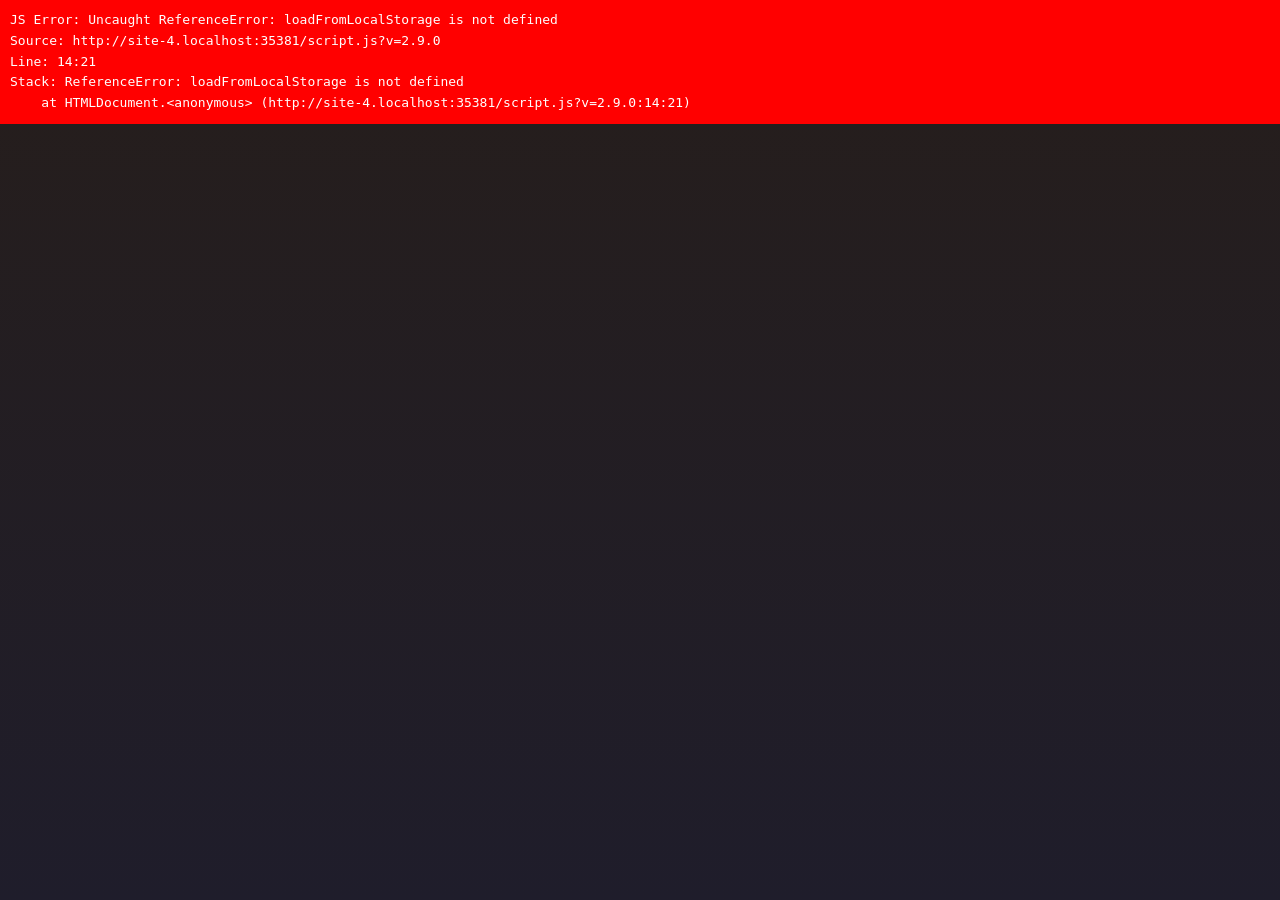
==== commit a6d64199: "feat(v2.9.0): implement cozy fantasy BGM, ambient lighting, companion behaviors, hall blessing and t" ====
--- a/index.html
+++ b/index.html
@@ -27,7 +27,7 @@
         if ('caches' in window) {
             caches.keys().then(function(names) {
                 for (var name of names) {
-                    if (name !== 'kajigon-cache-v2.6.1') {
+                    if (name !== 'kajigon-cache-v2.9.0') {
                         caches.delete(name);
                     }
                 }
@@ -37,9 +37,9 @@
     <link rel="preconnect" href="https://fonts.googleapis.com">
     <link rel="preconnect" href="https://fonts.gstatic.com" crossorigin>
     <link href="https://fonts.googleapis.com/css2?family=Outfit:wght@400;600;700&family=Noto+Sans+JP:wght@400;500;700&family=DotGothic16&display=swap" rel="stylesheet">
-    <link rel="stylesheet" href="style.css?v=2.6.1">
+    <link rel="stylesheet" href="style.css?v=2.9.0">
     <link rel="manifest" href="manifest.json">
-    <meta name="theme-color" content="#1a1a24">
+    <meta name="theme-color" content="#1f1d2b">
     <meta name="apple-mobile-web-app-capable" content="yes">
     <meta name="apple-mobile-web-app-status-bar-style" content="black-translucent">
     <link rel="icon" type="image/png" href="images/spirits/kajigon_baby.png">
@@ -62,7 +62,7 @@
                 <h1 class="title">🏠 家事記録の設定</h1>
                 <p class="subtitle">おうちのタイプを選択してください</p>
             </div>
-            
+
             <div class="setup-card">
                 <!-- STEP 1: 間取りの選択 -->
                 <h3 class="setup-section-title">間取りを選択してください</h3>
@@ -93,14 +93,14 @@
         </div>
     </div>
 
-    <!-- Main Screen (Full-Screen Cozy Dragon Room with Side Buttons) -->
+    <!-- Main Screen (Full-Screen Cozy Dragon Room with Cozy Bottom Navigation) -->
     <div id="main-screen" class="container hidden">
         <div class="app-wrapper">
-            
-            <!-- 🏡 全体がカジゴンの暮らす部屋（たまごっち・ポケスリ風フルスクリーンルーム） -->
+
+            <!-- 🏡 全体がカジゴンの暮らす部屋（温かみのある絵本・ファンタジー風ルーム） -->
             <div id="tamagotchi-room-container" class="tamagotchi-room">
-                
-                <!-- 部屋の上部インテリア（星空の窓 & あたたかいランプ） -->
+
+                <!-- 部屋の上部インテリア（星空の窓 & ステータス & あたたかいランプ） -->
                 <div class="room-decor-top">
                     <div class="room-window" title="星空の見える窓">
                         <div class="window-glass">
@@ -114,39 +114,51 @@
                         <div class="room-status-title" id="room-status-name">✅ カジゴン (LV.1)</div>
                         <div class="room-status-sub" id="room-status-exp">NEXT: 0/10 EXP</div>
                     </div>
-                    <div class="room-lamp" title="あたたかいランプ">
+                    <div class="room-lamp" title="あたたかいランプ" onclick="onFurnitureItemClick('lamp')">
                         <div class="lamp-cord"></div>
-                        <div class="lamp-shade">💡</div>
+                        <div class="lamp-shade">
+                            <img src="images/furniture/lamp.png" alt="あたたかいランプ">
+                        </div>
                         <div class="lamp-glow"></div>
                     </div>
                 </div>
 
-                <!-- 🏡 部屋の中央ステージ（サイドUI ＆ カジゴン） -->
+                <!-- 🪆 お部屋のインテリアバッジ棚（控えめなクイックアイコン群） -->
+                <div class="room-interior-badges">
+                    <button class="interior-badge-btn badge-boss" onclick="openBountyModal()" title="突発討伐ボス（名もなき家事）">
+                        <span class="badge-icon">⚔️</span>
+                        <span class="badge-label">ボス</span>
+                        <span id="side-quest-badge" class="side-btn-badge hidden">!</span>
+                    </button>
+                    <button class="interior-badge-btn badge-news" onclick="openWeeklyNewsModal()" title="週刊カジゴン号外通信">
+                        <span class="badge-icon">📰</span>
+                        <span class="badge-label">号外</span>
+                    </button>
+                    <button class="interior-badge-btn badge-karuta" onclick="openKarutaAlbumModal()" title="家事かるた帳（全52種）">
+                        <span class="badge-icon">🥠</span>
+                        <span class="badge-label">かるた</span>
+                    </button>
+                    <button class="interior-badge-btn badge-share" onclick="openShareActionModal()" title="家族に共有する">
+                        <span class="badge-icon">📱</span>
+                        <span class="badge-label">共有</span>
+                    </button>
+                    <button class="interior-badge-btn badge-sound" onclick="openSoundModal()" title="BGM・サウンド設定">
+                        <span class="badge-icon">🎵</span>
+                        <span class="badge-label">サウンド</span>
+                    </button>
+                    <button class="interior-badge-btn badge-settings" onclick="openSettingsModal()" title="お部屋・設定">
+                        <span class="badge-icon">⚙️</span>
+                        <span class="badge-label">設定</span>
+                    </button>
+                </div>
+
+                <!-- 🏡 部屋の中央ステージ（広々としたくつろぎスペース） -->
                 <div class="room-stage">
-                    
-                    <!-- 👈 左サイドのコンパクトUI（クエスト・かるた・新聞） -->
-                    <div class="room-side-col room-side-left">
-                        <button class="side-action-btn side-quest-btn" onclick="openBountyModal()" title="突発討伐ボス（名もなき家事）">
-                            <span class="side-btn-icon">⚔️</span>
-                            <span class="side-btn-label">討伐ボス</span>
-                            <span id="side-quest-badge" class="side-btn-badge hidden">!</span>
-                        </button>
-                        <button class="side-action-btn side-karuta-btn" onclick="openKarutaAlbumModal()" title="家事かるた帳（全52種）">
-                            <span class="side-btn-icon">🥠</span>
-                            <span class="side-btn-label">かるた</span>
-                        </button>
-                        <button class="side-action-btn side-news-btn" onclick="openWeeklyNewsModal()" title="週刊カジゴン号外通信">
-                            <span class="side-btn-icon">📰</span>
-                            <span class="side-btn-label">号外新聞</span>
-                        </button>
-                        <button class="side-action-btn side-sound-btn" onclick="openSoundModal()" title="BGM・サウンド設定">
-                            <span class="side-btn-icon">🎵</span>
-                            <span class="side-btn-label">サウンド</span>
-                        </button>
-                    </div>
+                    <!-- 🏛️ 【フェーズ6】先輩カジゴンのひょっこり里帰り訪問スロット -->
+                    <div id="room-visitor-slot" class="room-visitor-slot hidden" onclick="onVisitorClick(event)" title="先輩カジゴンが遊びに来たぞ！タップでお話ししよう"></div>
 
                     <!-- 🐉 カジゴン＆中央インテリア（くつろぎスペース） -->
-                    <div class="room-center-pet-area" onclick="onCompanionClick()">
+                    <div class="room-center-pet-area" onclick="onCompanionClick(event)">
                         <!-- 吹き出しセリフ -->
                         <div id="companion-speech-bubble" class="speech-bubble-pet hidden">
                             <p id="speech-text">シチューのいい匂い！おうち快適だぞ〜！</p>
@@ -154,46 +166,36 @@
 
                         <!-- カジゴン本体スプライト -->
                         <div class="pet-sprite-wrapper" id="room-pet-wrapper">
+                            <!-- 🎁 おみやげ吹き出し（一定時間経過で出現） -->
+                            <div id="companion-gift-bubble" class="companion-gift-bubble hidden" onclick="event.stopPropagation(); claimCompanionGift();" title="おみやげを受け取る！">
+                                <span class="gift-icon">🎁</span>
+                                <span class="gift-sparkle">✨</span>
+                            </div>
+
                             <div id="companion-status-widget">
                                 <!-- JSでスプライト動的配置 -->
                             </div>
                         </div>
 
                         <!-- 足元のふかふか丸絨毯 -->
-                        <div class="room-rug"></div>
-
-                        <!-- 部屋の床家具（観葉植物 ＆ シチュー鍋） -->
+                        <div class="room-rug" id="furniture-rug" title="ふかふか丸絨毯"></div>
+
+                        <!-- 部屋の床家具（観葉植物 ＆ シチュー鍋 ＆ 飾り棚） -->
                         <div class="room-floor-furniture">
-                            <div class="furniture-item item-plant" id="furniture-plant" title="小さな観葉植物">🪴</div>
-                            <div class="furniture-item item-stew" id="furniture-stew" title="ほかほかシチュー鍋">🍲</div>
-                            <div class="furniture-item item-shelf" id="furniture-shelf" title="季節の飾り">🌸</div>
+                            <img class="furniture-item item-plant" id="furniture-plant" src="images/furniture/plant.png" alt="小さな観葉植物" title="小さな観葉植物">
+                            <img class="furniture-item item-stew" id="furniture-stew" src="images/furniture/stew.png" alt="ほかほかシチュー鍋" title="ほかほかシチュー鍋">
+                            <img class="furniture-item item-shelf" id="furniture-shelf" src="images/furniture/bookshelf.png" alt="暮らしの魔導書棚" title="暮らしの魔導書棚">
                         </div>
                     </div>
 
-                    <!-- 👉 右サイドのコンパクトUI（家事きろく・工房・共有・図鑑・設定） -->
-                    <div class="room-side-col room-side-right">
-                        <button class="side-action-btn side-add-btn" onclick="openChoreSelectModal()" title="家事を記録する">
-                            <span class="side-btn-icon">🔨</span>
-                            <span class="side-btn-label">家事きろく</span>
-                        </button>
-                        <button class="side-action-btn side-workshop-btn" onclick="openWorkshopModal()" title="おうち工房（家具クラフト＆週末行商人）">
-                            <span class="side-btn-icon">🪚</span>
-                            <span class="side-btn-label">工房</span>
-                        </button>
-                        <button class="side-action-btn side-share-btn" onclick="openShareActionModal()" title="家族に共有する">
-                            <span class="side-btn-icon">📱</span>
-                            <span class="side-btn-label">共有する</span>
-                        </button>
-                        <button class="side-action-btn side-book-btn" onclick="openBookModal()" title="守護精霊図鑑">
-                            <span class="side-btn-icon">📖</span>
-                            <span class="side-btn-label">図鑑</span>
-                        </button>
-                        <button class="side-action-btn side-settings-btn" onclick="openSettingsModal()" title="お部屋・サウンド設定">
-                            <span class="side-btn-icon">⚙️</span>
-                            <span class="side-btn-label">設定</span>
-                        </button>
-                    </div>
-
+                </div>
+
+                <!-- 📖 カジゴン日記（不在時のつぶやき）エリア -->
+                <div class="companion-diary-card" id="companion-diary-banner" onclick="onDiaryClick()" title="タップで次のつぶやきへ">
+                    <span class="diary-icon">💭</span>
+                    <span class="diary-label">カジゴン日記:</span>
+                    <span id="diary-text" class="diary-text">おうちでいい子に待ってたぞ！</span>
+                    <span class="diary-refresh">🔄</span>
                 </div>
 
                 <!-- 🔻 部屋の最下部：折りたたみ式の「最近やったこと（CHORE LOG）」引き出し -->
@@ -227,15 +229,45 @@
         </div>
     </div>
 
+    <!-- 🏡 固定コージー風ボトムナビゲーションバー（4項目: 🏡 お部屋、🧹 家事きろく、🪚 工房、📖 図鑑） -->
+    <nav id="cozy-bottom-nav" class="cozy-bottom-nav hidden">
+        <div class="bottom-nav-inner">
+            <button class="nav-tab active" onclick="scrollToRoomTop()" id="nav-btn-room" title="お部屋">
+                <span class="nav-icon">🏡</span>
+                <span class="nav-label">お部屋</span>
+            </button>
+
+            <button class="nav-tab" onclick="openWorkshopModal()" id="nav-btn-workshop" title="工房">
+                <span class="nav-icon">🪚</span>
+                <span class="nav-label">工房</span>
+            </button>
+
+            <!-- 中央突出：家事きろく（最優先アクション） -->
+            <div class="nav-main-slot">
+                <button class="nav-main-btn" onclick="openChoreSelectModal()" id="nav-btn-chore" title="家事きろく">
+                    <div class="nav-main-circle">
+                        <span class="nav-main-icon">🧹</span>
+                    </div>
+                    <span class="nav-main-label">家事きろく</span>
+                </button>
+            </div>
+
+            <button class="nav-tab" onclick="openBookModal()" id="nav-btn-book" title="図鑑">
+                <span class="nav-icon">📖</span>
+                <span class="nav-label">図鑑</span>
+            </button>
+        </div>
+    </nav>
+
     <!-- 🔒 ギア設定モーダル (In-app Setup & Room Customization) -->
     <div id="settings-modal" class="spell-overlay hidden">
         <div class="spell-content" style="max-width: 500px; max-height: 88vh; overflow-y: auto; -webkit-overflow-scrolling: touch;">
             <div style="display:flex; justify-content:space-between; align-items:center; margin-bottom: 0.5rem;">
                 <h3 class="spell-title" style="margin:0;">⚙️ 家事記録の設定</h3>
-                <button onclick="closeSettingsModal()" style="background:var(--accent); color:#0d0d13; border:none; border-radius:4px; font-weight:bold; font-size:12px; padding:0.3rem 0.6rem; cursor:pointer;">✕ お部屋へ</button>
+                <button class="btn-modal-close-header" onclick="closeSettingsModal()">✕ お部屋へ</button>
             </div>
             <p class="spell-desc">間取りやフロア数、各部屋の呼び名をカスタマイズできます。</p>
-            
+
             <!-- Settings Form -->
             <div class="settings-input-group">
                 <label>おうちの間取り</label>
@@ -283,7 +315,10 @@
                 <button class="btn-spell-action btn-spell-cast" onclick="saveSettings()">保存して反映</button>
             </div>
 
-            <div style="margin-top: 1rem; border-top: 1px dashed var(--border-color); padding-top: 0.8rem; text-align: center;">
+            <div style="margin-top: 1rem; border-top: 1px dashed var(--border-color); padding-top: 0.8rem; text-align: center; display: flex; flex-direction: column; gap: 0.5rem;">
+                <button type="button" class="btn-settings-rebreed" onclick="closeSettingsModal(); rebreedCompanion();" style="background: rgba(234, 88, 12, 0.15); border: 1px solid #ea580c; color: #f97316; font-size: 12px; font-weight: bold; padding: 0.5rem 0.8rem; border-radius: 6px; cursor: pointer;">
+                    🥚 相棒をそだてなおす（世代交代・殿堂入り）
+                </button>
                 <button type="button" onclick="forceReloadApp()" style="background: none; border: 1px solid var(--border-color); color: var(--text-sub); font-size: 11px; padding: 0.35rem 0.7rem; border-radius: 4px; cursor: pointer;">
                     🔄 画面が変わらない時はここをタップ（最新版へ強制更新）
                 </button>
@@ -320,7 +355,7 @@
             <div>
                 <h2 class="ending-title" id="ending-celebration-title">よく頑張りました！</h2>
             </div>
-            
+
             <!-- 表彰時にドン！と表示されるドラゴンの画像 -->
             <div class="ending-image-container">
                 <img id="ending-dragon-image" src="" alt="おうちの守護精霊">
@@ -329,7 +364,12 @@
             <div class="ending-scroll-text" id="ending-scroll-content">
                 <!-- JSで動的にメッセージを生成 -->
             </div>
-            <button class="btn-ending-close" onclick="closeEndingModal()">記録に戻る</button>
+            <div style="display: flex; flex-direction: column; gap: 0.6rem; width: 100%; margin-top: 1rem;">
+                <button class="btn-ending-rebreed" onclick="closeEndingModal(); rebreedCompanion();" style="background: linear-gradient(135deg, #f59e0b, #d97706); color: #0d0d13; font-weight: 800; padding: 0.8rem; border-radius: 8px; border: 2px solid #fbbf24; cursor: pointer; font-size: 14px; box-shadow: 0 4px 12px rgba(245, 158, 11, 0.3);">
+                    🥚 歴代殿堂入りして新しい卵から育てる！
+                </button>
+                <button class="btn-ending-close" onclick="closeEndingModal()">まだこの相棒とお部屋にいる</button>
+            </div>
         </div>
     </div>
 
@@ -338,7 +378,7 @@
         <div class="spell-content" style="max-width: 440px;">
             <h3 class="spell-title">🔊 サウンド設定</h3>
             <p class="spell-desc">レトロゲーム風のBGMと効果音の音量を調節できます。</p>
-            
+
             <div class="sound-setting-row">
                 <div class="sound-setting-label">
                     <span>🎵 8-bit BGM 音量</span>
@@ -350,11 +390,15 @@
                 <div style="margin-top: 0.75rem; display: flex; align-items: center; justify-content: space-between; font-size: 13px;">
                     <span style="font-weight: bold; color: var(--text-sub);">曲の選択:</span>
                     <select id="bgmTrackSelect" onchange="SoundEngine.setBGMTrack(this.value)" style="padding: 0.35rem 0.6rem; background: #0d0d13; color: var(--accent); border: 2px solid var(--border); font-family: inherit; border-radius: 4px;">
-                        <option value="village">🏡 我が家チル（ポケスリ風Lo-Fi）</option>
-                        <option value="pop">🌞 日常ポップ（明るいテンポ）</option>
-                        <option value="tavern">🍻 にぎやか酒場（愉快な民謡）</option>
-                        <option value="ruins">📜 古代遺跡（神秘の調べ）</option>
-                        <option value="battle">⚔️ ボス討伐バトル（熱血RPG）</option>
+                        <option value="kokoto_auto">⏰ ココット村・時間連動（朝・昼・夕・夜 自動）</option>
+                        <option value="kokoto_morning">🌅 ココット村・朝（爽やかな目覚め）</option>
+                        <option value="village">☀️ ココット村・昼（陽だまりの広場）</option>
+                        <option value="kokoto_evening">🌇 ココット村・夕（茜色の家路）</option>
+                        <option value="kokoto_night">🌙 ココット村・夜（静寂の星空オルゴール）</option>
+                        <option value="pop">🌞 日常ポップ（軽快アコースティック）</option>
+                        <option value="tavern">🍻 にぎやか酒場（愉快なフォーク民謡）</option>
+                        <option value="ruins">📜 古代遺跡（神秘のハープ調べ）</option>
+                        <option value="battle">⚔️ ボス討伐バトル（熱血ケルトRPG）</option>
                     </select>
                 </div>
             </div>
@@ -388,9 +432,14 @@
     <!-- 📜 古代の石板画像プレビュー・シェアモーダル -->
     <div id="ancient-scroll-modal" class="spell-overlay hidden">
         <div class="spell-content" style="max-width: 520px; max-height: 90vh; overflow-y: auto;">
-            <h3 class="spell-title">📜 古代の家事碑文</h3>
+            <div style="display: flex; justify-content: space-between; align-items: center; margin-bottom: 0.5rem;">
+                <h3 class="spell-title" style="margin: 0;">📜 古代の家事碑文</h3>
+                <button type="button" class="btn-ancient-close-header" onclick="closeAncientScrollModal()" style="background: none; border: 1px solid var(--border-color); color: var(--text-sub); font-size: 13px; font-weight: bold; padding: 0.35rem 0.7rem; border-radius: 6px; cursor: pointer;">
+                    ✕ お部屋へ
+                </button>
+            </div>
             <p class="spell-desc">本日の奉納（家事）が刻まれた石板画像です。長押しやボタンから保存・共有できます。</p>
-            
+
             <div id="ancient-canvas-container" class="ancient-canvas-preview-wrapper" style="text-align: center; margin: 1rem 0;">
                 <!-- 生成された画像 (img要素) がここに配置されます -->
                 <div id="ancient-loading" style="padding: 2rem; color: var(--text-sub);">石板を彫刻中...⏳</div>
@@ -416,16 +465,17 @@
         <div class="spell-content" style="max-width: 540px; max-height: 85vh; overflow-y: auto;">
             <div style="display:flex; justify-content:space-between; align-items:center; margin-bottom: 0.5rem;">
                 <h3 class="spell-title" style="margin:0;">📖 我が家の冒険大図鑑</h3>
-                <button onclick="closeBookModal()" style="background:var(--accent); color:#0d0d13; border:none; border-radius:4px; font-weight:bold; font-size:12px; padding:0.3rem 0.6rem; cursor:pointer;">✕ お部屋へ</button>
+                <button class="btn-modal-close-header" onclick="closeBookModal()">✕ お部屋へ</button>
             </div>
 
             <!-- タブ切り替えボタン -->
-            <div style="display:flex; gap:0.4rem; margin-bottom:0.8rem;">
-                <button onclick="switchBookTab('spirits')" style="flex:1; padding:0.4rem; font-weight:bold; font-size:12px; border-radius:4px; border:1px solid var(--accent); background:#14141f; color:#fff; cursor:pointer;">🐉 守護精霊</button>
-                <button onclick="switchBookTab('karuta')" style="flex:1; padding:0.4rem; font-weight:bold; font-size:12px; border-radius:4px; border:1px solid #8b5cf6; background:#14141f; color:#fff; cursor:pointer;">🥠 デイリーかるた</button>
-                <button onclick="switchBookTab('hall_of_fame')" style="flex:1; padding:0.4rem; font-weight:bold; font-size:12px; border-radius:4px; border:1px solid #ffd700; background:#14141f; color:#fff; cursor:pointer;">🏛️ 歴代殿堂</button>
-            </div>
-            
+            <div style="display:flex; gap:0.35rem; margin-bottom:0.8rem; overflow-x: auto; padding-bottom: 2px;">
+                <button class="modal-tab-btn active" id="book-tab-spirits" onclick="switchBookTab('spirits')">🐉 精霊</button>
+                <button class="modal-tab-btn" id="book-tab-karuta" onclick="switchBookTab('karuta')">🥠 かるた</button>
+                <button class="modal-tab-btn" id="book-tab-hall_of_fame" onclick="switchBookTab('hall_of_fame')">🏛️ 殿堂</button>
+                <button class="modal-tab-btn" id="book-tab-achievements" onclick="switchBookTab('achievements')">🏆 実績・称号</button>
+            </div>
+
             <div id="book-content-container" style="display: flex; flex-direction: column; gap: 0.75rem;">
                 <!-- JSで動的生成 -->
             </div>
@@ -441,10 +491,10 @@
         <div class="spell-content" style="max-width: 520px; max-height: 85vh; overflow-y: auto;">
             <div style="display:flex; justify-content:space-between; align-items:center; margin-bottom: 0.5rem;">
                 <h3 class="spell-title" style="margin:0; color:#fbbf24;">🪚 カジゴンの模様替え工房</h3>
-                <button onclick="closeWorkshopModal()" style="background:var(--accent); color:#0d0d13; border:none; border-radius:4px; font-weight:bold; font-size:12px; padding:0.3rem 0.6rem; cursor:pointer;">✕ お部屋へ</button>
+                <button class="btn-modal-close-header" onclick="closeWorkshopModal()">✕ お部屋へ</button>
             </div>
             <p class="spell-desc">日々の家事で集めた素材（木材・布・レンガ・ネジ）で家具を作り、お部屋を快適にしよう！</p>
-            
+
             <div id="workshop-content-container">
                 <!-- JSで動的生成 -->
             </div>
@@ -460,7 +510,7 @@
         <div class="spell-content" style="max-width: 440px; text-align: center;">
             <h3 class="spell-title" style="margin-bottom:0.5rem; color:#ffd700;">🍖 おやつをあげよう！</h3>
             <p class="spell-desc" style="margin-bottom:1rem;">ベビー期のカジゴンにおやつをあげると、将来の進化系統の兆候が現れます！</p>
-            
+
             <div style="display:flex; flex-direction:column; gap:0.8rem; margin-bottom:1.2rem;">
                 <button onclick="feedBabySnack('golem')" style="background:#1e1b24; border:2px solid #a855f7; border-radius:8px; padding:0.8rem; text-align:left; cursor:pointer; color:#fff;">
                     <div style="font-weight:bold; font-size:14px; color:#c084fc; margin-bottom:0.2rem;">⚙️ 古代のネジおやつ ➔ 【魔ゴーレム系統】</div>
@@ -485,10 +535,10 @@
         <div class="spell-content" style="max-width: 540px; max-height: 85vh; overflow-y: auto;">
             <div style="display:flex; justify-content:space-between; align-items:center; margin-bottom: 0.5rem;">
                 <h3 class="spell-title" style="margin:0;">📰 週刊カジゴン号外通信</h3>
-                <button onclick="closeWeeklyNewsModal()" style="background:var(--accent); color:#0d0d13; border:none; border-radius:4px; font-weight:bold; font-size:12px; padding:0.3rem 0.6rem; cursor:pointer;">✕ お部屋へ</button>
+                <button class="btn-modal-close-header" onclick="closeWeeklyNewsModal()">✕ お部屋へ</button>
             </div>
             <p class="spell-desc">直近7日間の家庭内での家事大功績を称える特報ニュースです！</p>
-            
+
             <div id="weekly-news-content" style="margin-top: 1rem;">
                 <!-- JSで動的生成 -->
             </div>
@@ -517,10 +567,10 @@
         <div class="spell-content" style="max-width: 540px; max-height: 88vh; overflow-y: auto;">
             <div style="display:flex; justify-content:space-between; align-items:center; margin-bottom: 0.5rem;">
                 <h3 class="spell-title" style="margin:0;">🔨 やった家事を記録する</h3>
-                <button onclick="closeChoreSelectModal()" style="background:var(--accent); color:#0d0d13; border:none; border-radius:4px; font-weight:bold; font-size:12px; padding:0.3rem 0.6rem; cursor:pointer;">✕ お部屋へ</button>
+                <button class="btn-modal-close-header" onclick="closeChoreSelectModal()">✕ お部屋へ</button>
             </div>
             <p class="spell-desc">完了した家事をタップしよう！（何回でも記録できます）</p>
-            
+
             <!-- Chore Addition Area (Dynamic) -->
             <div id="quick-add-container" style="margin: 1rem 0;">
                 <!-- Buttons will be generated here -->
@@ -560,11 +610,11 @@
         <div class="spell-content" style="max-width: 520px; max-height: 88vh; overflow-y: auto;">
             <div style="display:flex; justify-content:space-between; align-items:center; margin-bottom: 0.5rem;">
                 <h3 class="spell-title" style="margin:0;">📱 パートナー・家族にシェア</h3>
-                <button onclick="closeShareActionModal()" style="background:var(--accent); color:#0d0d13; border:none; border-radius:4px; font-weight:bold; font-size:12px; padding:0.3rem 0.6rem; cursor:pointer;">✕ お部屋へ</button>
+                <button class="btn-modal-close-header" onclick="closeShareActionModal()">✕ お部屋へ</button>
             </div>
             <p class="spell-desc">今日完了した家事や伝言をLINEなどで報告します。</p>
 
-            <div class="card share-card" style="background:#13131c; border-radius:12px; padding:1rem; margin-top:1rem;">
+            <div class="card share-card" style="background: linear-gradient(160deg, #2d2420 0%, #201a17 100%); border-radius: 16px; padding: 1rem; margin-top: 1rem;">
                 <div class="share-input-group">
                     <label for="shareMessage" class="group-label">家族への伝言・お願い（任意）</label>
                     <textarea id="shareMessage" placeholder="例：お風呂掃除ありがとう！トイレットペーパー買ってきたよ。" rows="2"></textarea>
@@ -584,11 +634,18 @@
                     <input type="checkbox" id="shareIncludeThanks" checked style="width: auto; height: auto; cursor: pointer; margin: 0;">
                     <label for="shareIncludeThanks" style="font-size: 13px; font-weight: 700; color: var(--text-main); cursor: pointer; user-select: none; margin: 0;">LINE返信用の感謝スタンプ枠をつける</label>
                 </div>
-                <div class="share-btn-group" style="display:flex; flex-direction:column; gap:0.5rem;">
-                    <button class="btn-share" onclick="shareReport()">
-                        <span>📱 テキストでコピー</span>
-                    </button>
-                    <button class="btn-share btn-share-ancient" onclick="openAncientScrollModal()">
+                <div class="share-btn-group" style="display:flex; flex-direction:column; gap:0.6rem;">
+                    <!-- 🌟 ワンタップ同期リンク（最優先アクション） -->
+                    <button class="btn-share btn-share-sync-link" onclick="copySyncUrl()" style="background: linear-gradient(135deg, #d97706 0%, #b45309 100%); border: 2px solid #fef3c7; box-shadow: 0 4px 12px rgba(217, 119, 6, 0.4); font-weight: bold; font-size: 14px; padding: 0.8rem 1rem;">
+                        <span>🔗 ワンタップ同期リンクをコピー</span>
+                    </button>
+                    <button class="btn-share btn-share-direct" onclick="shareSyncUrlDirect()" style="background: #2563eb; font-size: 13px; padding: 0.65rem 1rem;">
+                        <span>📱 リンクを直接シェア（LINE・メッセージ）</span>
+                    </button>
+                    <button class="btn-share" onclick="shareReport()" style="background: #3a322d; font-size: 13px; padding: 0.65rem 1rem;">
+                        <span>📋 テキストでコピー</span>
+                    </button>
+                    <button class="btn-share btn-share-ancient" onclick="openAncientScrollModal()" style="font-size: 13px; padding: 0.65rem 1rem;">
                         <span>📜 古代の石板画像で共有</span>
                     </button>
                 </div>
@@ -601,6 +658,35 @@
 
             <div class="spell-btn-group" style="margin-top: 1.25rem;">
                 <button class="btn-spell-action btn-spell-cancel" style="width: 100%;" onclick="closeShareActionModal()">お部屋にもどる</button>
+            </div>
+        </div>
+    </div>
+
+    <!-- 💌 パートナーからのワンタップ同期お手紙モーダル -->
+    <div id="sync-confirm-modal" class="spell-overlay hidden">
+        <div class="spell-content sync-letter-card" style="max-width: 480px; text-align: center;">
+            <div class="sync-letter-stamp" style="font-size: 38px; margin-bottom: 0.2rem; animation: floatStamp 2.5s ease-in-out infinite;">💌</div>
+            <h3 class="spell-title" style="margin: 0.2rem 0; font-size: 20px; color: #ffd700;">パートナーからのお手紙</h3>
+            <p class="spell-desc" style="margin-bottom: 1rem; color: #e2d9d2; line-height: 1.6;">パートナーから最新のおうち記録が届きました！<br>相棒のカジゴンデータとおうち記録を同期しますか？</p>
+
+            <!-- 届いたデータのプレビューカード -->
+            <div class="sync-preview-box" style="background: rgba(0,0,0,0.3); border: 2px dashed #8b6b55; border-radius: 12px; padding: 0.85rem; margin-bottom: 1rem;">
+                <div class="sync-preview-header" style="display: flex; justify-content: space-between; align-items: center; margin-bottom: 0.5rem;">
+                    <span style="font-size: 12px; color: #aaa;">届いた相棒データ</span>
+                    <span id="sync-preview-level" style="font-size: 14px; font-weight: bold; color: #ffd700; background: #261e1b; border: 1px solid #d97706; padding: 2px 8px; border-radius: 12px;">Lv.1</span>
+                </div>
+                <div class="sync-preview-attributes" id="sync-preview-attrs" style="display: flex; justify-content: space-around; gap: 0.4rem; font-size: 13px; font-weight: bold;">
+                    <span style="color: #ff6b6b;">🔥 <span id="sync-val-f">0</span></span>
+                    <span style="color: #60a5fa;">💧 <span id="sync-val-w">0</span></span>
+                    <span style="color: #34d399;">🍃 <span id="sync-val-a">0</span></span>
+                    <span style="color: #fbbf24;">🪨 <span id="sync-val-e">0</span></span>
+                </div>
+                <p style="font-size: 11px; color: #9ca3af; margin-top: 0.5rem; margin-bottom: 0; line-height: 1.4;">※両者の高い方のレベルや属性値をマージし、お互いの家事実績を合算します。</p>
+            </div>
+
+            <div class="spell-btn-group" style="display: flex; flex-direction: column; gap: 0.6rem;">
+                <button class="btn-spell-action btn-spell-cast" style="width: 100%; font-size: 15px; font-weight: bold; padding: 0.8rem; background: linear-gradient(135deg, #10b981 0%, #059669 100%); border: 2px solid #a7f3d0;" onclick="confirmAndApplySync()">✨ ワンタップで同期する</button>
+                <button class="btn-spell-action btn-spell-cancel" style="width: 100%;" onclick="dismissSyncConfirmModal()">あとで（スキップ）</button>
             </div>
         </div>
     </div>
@@ -610,10 +696,10 @@
         <div class="spell-content" style="max-width: 480px; max-height: 85vh; overflow-y: auto;">
             <div style="display:flex; justify-content:space-between; align-items:center; margin-bottom: 0.5rem;">
                 <h3 class="spell-title" style="margin:0; color:#ff4b4b;">⚔️ 突発討伐クエスト</h3>
-                <button onclick="closeBountyModal()" style="background:var(--accent); color:#0d0d13; border:none; border-radius:4px; font-weight:bold; font-size:12px; padding:0.3rem 0.6rem; cursor:pointer;">✕ お部屋へ</button>
+                <button class="btn-modal-close-header" onclick="closeBountyModal()">✕ お部屋へ</button>
             </div>
             <p class="spell-desc">今日のおうちに潜む名もなき家事ボスを討伐せよ！</p>
-            
+
             <div id="bounty-quest-modal-container" style="margin-top: 1rem;">
                 <!-- JSで動的生成 -->
             </div>
@@ -632,30 +718,30 @@
         </div>
     </div>
 
-    <!-- JavaScript Modular Architecture (v2.6.1) -->
+    <!-- JavaScript Modular Architecture (v2.9.0) -->
     <!-- 1. Data Modules -->
-    <script src="js/data/bosses.js?v=2.6.1"></script>
-    <script src="js/data/karuta.js?v=2.6.1"></script>
-    <script src="js/data/spirit_profiles.js?v=2.6.1"></script>
-    <script src="js/data/dialogues.js?v=2.6.1"></script>
-    <script src="js/data/newspaper.js?v=2.6.1"></script>
+    <script src="js/data/bosses.js?v=2.9.0"></script>
+    <script src="js/data/karuta.js?v=2.9.0"></script>
+    <script src="js/data/spirit_profiles.js?v=2.9.0"></script>
+    <script src="js/data/dialogues.js?v=2.9.0"></script>
+    <script src="js/data/newspaper.js?v=2.9.0"></script>
 
     <!-- 2. Core Modules -->
-    <script src="js/core/sound.js?v=2.6.1"></script>
-    <script src="js/core/state.js?v=2.6.1"></script>
+    <script src="js/core/sound.js?v=2.9.0"></script>
+    <script src="js/core/state.js?v=2.9.0"></script>
 
     <!-- 3. Components -->
-    <script src="js/components/toast.js?v=2.6.1"></script>
-    <script src="js/components/furniture.js?v=2.6.1"></script>
-    <script src="js/components/bosses.js?v=2.6.1"></script>
-    <script src="js/components/encyclopedia.js?v=2.6.1"></script>
-    <script src="js/components/stone_tablet.js?v=2.6.1"></script>
-    <script src="js/components/newspaper.js?v=2.6.1"></script>
-    <script src="js/components/companion.js?v=2.6.1"></script>
-    <script src="js/components/chores.js?v=2.6.1"></script>
+    <script src="js/components/toast.js?v=2.9.0"></script>
+    <script src="js/components/furniture.js?v=2.9.0"></script>
+    <script src="js/components/bosses.js?v=2.9.0"></script>
+    <script src="js/components/encyclopedia.js?v=2.9.0"></script>
+    <script src="js/components/stone_tablet.js?v=2.9.0"></script>
+    <script src="js/components/newspaper.js?v=2.9.0"></script>
+    <script src="js/components/companion.js?v=2.9.0"></script>
+    <script src="js/components/chores.js?v=2.9.0"></script>
 
     <!-- 4. Main Entrypoint -->
-    <script src="script.js?v=2.6.1"></script>
+    <script src="script.js?v=2.9.0"></script>
 </body>
 
 </html>
--- a/style.css
+++ b/style.css
@@ -1,4 +1,4 @@
-/* ==========================================================================
+﻿/* ==========================================================================
    Core Variables & Reset
    ========================================================================== */
 * {
@@ -12,15 +12,21 @@
     --primary-hover: var(--accent);
     --secondary: var(--accent);
     --secondary-hover: var(--accent);
-    --bg-gradient: #1a1a24;
-    --card-bg: #1a1a24;
-    --text-main: #f4ede2;
-    --text-sub: #a0a0b0;
-    --border: #0d0d13;
+    --bg-base: #1f1d2b;
+    --bg-darkwood: #261e1b;
+    --bg-gradient: linear-gradient(180deg, #261e1b 0%, #1f1d2b 100%);
+    --card-bg: #27201d;
+    --wood-border: #5a3e2b;
+    --wood-border-dark: #3e2a1d;
+    --brass-gold: #c8924b;
+    --brass-shine: #ffd700;
+    --text-main: #fbf5e8;
+    --text-sub: #bbaea0;
+    --border: #5a3e2b;
     --neon-gold: #ffd700;
-    
-    /* Default accent color (cream white) */
-    --accent: #f4ede2;
+
+    /* Default accent color (warm golden cream) */
+    --accent: #ffd700;
 }
 
 /* Dynamic theme overrides applied to body */
@@ -32,12 +38,13 @@
 body.theme-dark { --accent: #9d4edd; }
 
 body {
-    font-family: 'DotGothic16', 'Outfit', 'Noto Sans JP', sans-serif;
+    font-family: 'Noto Sans JP', 'Outfit', sans-serif;
     background: var(--bg-gradient);
+    background-attachment: fixed;
     min-height: 100vh;
-    padding: 1rem;
+    padding: 1rem 1rem 95px 1rem;
     color: var(--text-main);
-    line-height: 1.5;
+    line-height: 1.6;
     overflow-x: hidden;
 }
 
@@ -72,16 +79,20 @@
 }
 
 .title {
+    font-family: 'DotGothic16', monospace;
     font-size: 32px;
     font-weight: 700;
-    color: var(--text-main);
-    letter-spacing: -0.5px;
+    color: var(--neon-gold);
+    letter-spacing: 0.5px;
+    text-shadow: 1px 1px 0 #000, -1px -1px 0 #000, 1px -1px 0 #000, -1px 1px 0 #000, 0 3px 6px rgba(0,0,0,0.7);
 }
 
 .subtitle {
     color: var(--text-sub);
     font-size: 14px;
     margin-top: 0.25rem;
+    font-family: 'Noto Sans JP', sans-serif;
+    line-height: 1.6;
 }
 
 .btn-settings {
@@ -108,13 +119,13 @@
 }
 
 /* ==========================================================================
-   👾 常時表示：相棒バッジ（絵文字2つを並べて属性を視覚化！文字は完全排除）
+   太 蟶ｸ譎り｡ｨ遉ｺ・夂嶌譽偵ヰ繝・ず・育ｵｵ譁・ｭ・縺､繧剃ｸｦ縺ｹ縺ｦ螻樊ｧ繧定ｦ冶ｦ壼喧・∵枚蟄励・螳悟・謗帝勁・・
    ========================================================================== */
 .companion-status-card {
     background: rgba(255, 255, 255, 0.75);
     border: 1.5px solid rgba(255, 255, 255, 0.95);
     backdrop-filter: blur(10px);
-    border-radius: 30px; /* 横長のカプセルデザイン */
+    border-radius: 30px; /* 讓ｪ髟ｷ縺ｮ繧ｫ繝励そ繝ｫ繝・じ繧､繝ｳ */
     padding: 0.4rem 1.25rem;
     margin: 1.25rem auto 0;
     display: inline-flex;
@@ -136,7 +147,7 @@
     justify-content: center;
     animation: floatMiniStatus 2.5s ease-in-out infinite;
     user-select: none;
-    gap: 0.25rem; /* 2つの絵文字の隙間 */
+    gap: 0.25rem; /* 2縺､縺ｮ邨ｵ譁・ｭ励・髫咎俣 */
 }
 
 @keyframes floatMiniStatus {
@@ -144,7 +155,7 @@
     50% { transform: translateY(-4px) rotate(4deg); }
 }
 
-/* 🏆 レベルMAX専用アクションボタン */
+/* 醇 繝ｬ繝吶ΝMAX蟆ら畑繧｢繧ｯ繧ｷ繝ｧ繝ｳ繝懊ち繝ｳ */
 .companion-widget-container {
     display: flex;
     flex-direction: column;
@@ -155,7 +166,7 @@
 }
 
 .companion-status-card {
-    margin: 0 auto !important; /* Flexレイアウト用にマージン調整 */
+    margin: 0 auto !important; /* Flex繝ｬ繧､繧｢繧ｦ繝育畑縺ｫ繝槭・繧ｸ繝ｳ隱ｿ謨ｴ */
 }
 
 .legendary-action-buttons {
@@ -204,7 +215,7 @@
     box-shadow: 0 6px 14px rgba(239, 68, 68, 0.15);
 }
 
-/* 🏆 最終進化専用：メイン画面常時表示カード */
+/* 醇 譛邨るｲ蛹門ｰら畑・壹Γ繧､繝ｳ逕ｻ髱｢蟶ｸ譎り｡ｨ遉ｺ繧ｫ繝ｼ繝・*/
 .legendary-companion-card {
     background: rgba(255, 255, 255, 0.95);
     border: 2px solid var(--neon-gold);
@@ -447,7 +458,7 @@
     box-shadow: none !important;
 }
 
-/* 🎨 属性ごとの美しいパステルカラー分け */
+/* 耳 螻樊ｧ縺斐→縺ｮ鄒弱＠縺・ヱ繧ｹ繝・Ν繧ｫ繝ｩ繝ｼ蛻・￠ */
 .quick-add-btn.attr-fire {
     background: rgba(254, 242, 242, 0.95);
     color: #be123c;
@@ -822,14 +833,14 @@
     .quick-add-buttons {
         grid-template-columns: 1fr 1fr;
     }
-    
+
     .free-input-group {
         flex-direction: column;
     }
 }
 
 /* ==========================================================================
-   🔒 共通モーダルスタイル (全画面暗幕オーバーレイ)
+   白 蜈ｱ騾壹Δ繝ｼ繝繝ｫ繧ｹ繧ｿ繧､繝ｫ (蜈ｨ逕ｻ髱｢證怜ｹ輔が繝ｼ繝舌・繝ｬ繧､)
    ========================================================================== */
 .spell-overlay {
     position: fixed;
@@ -934,7 +945,7 @@
 }
 
 /* ==========================================================================
-   💫 召喚成功カットイン演出
+   牒 蜿ｬ蝟壽・蜉溘き繝・ヨ繧､繝ｳ貍泌・
    ========================================================================== */
 .cutin-container {
     position: fixed;
@@ -990,7 +1001,7 @@
 }
 
 /* ==========================================================================
-   🏆 感動の表彰エンディング画面 (高精細ドラゴン画像ドン！出現)
+   醇 諢溷虚縺ｮ陦ｨ蠖ｰ繧ｨ繝ｳ繝・ぅ繝ｳ繧ｰ逕ｻ髱｢ (鬮倡ｲｾ邏ｰ繝峨Λ繧ｴ繝ｳ逕ｻ蜒上ラ繝ｳ・∝・迴ｾ)
    ========================================================================== */
 .ending-overlay {
     position: fixed;
@@ -1004,10 +1015,10 @@
     align-items: center;
     justify-content: center;
     padding: 1.5rem;
-    overflow: hidden; /* きらめきの画面外はみ出し防止 */
-}
-
-/* ✨ 画面レイアウトを崩さない絶対配置のきらめきパーティクル */
+    overflow: hidden; /* 縺阪ｉ繧√″縺ｮ逕ｻ髱｢螟悶・縺ｿ蜃ｺ縺鈴亟豁｢ */
+}
+
+/* 笨ｨ 逕ｻ髱｢繝ｬ繧､繧｢繧ｦ繝医ｒ蟠ｩ縺輔↑縺・ｵｶ蟇ｾ驟咲ｽｮ縺ｮ縺阪ｉ繧√″繝代・繝・ぅ繧ｯ繝ｫ */
 .sparkle {
     position: absolute;
     border-radius: 50%;
@@ -1146,7 +1157,7 @@
 }
 
 /* ==========================================================================
-   ⭐ 今日のラッキー家事バッジスタイル
+   箝・莉頑律縺ｮ繝ｩ繝・く繝ｼ螳ｶ莠九ヰ繝・ず繧ｹ繧ｿ繧､繝ｫ
    ========================================================================== */
 .lucky-chore-badge {
     background: rgba(254, 243, 199, 0.9);
@@ -1165,300 +1176,314 @@
 }
 
 /* ==========================================================================
-   Kajigon Retro Game Styles (Step 2, 3, 4, 5)
+   Cozy Fantasy Design System (Warm Western Fantasy ﾃ・Picture Book & Pokemon)
    ========================================================================== */
 
-/* Global Retro Reset: Straight borders, no rounded corners, retro shadows */
-button, input, select, textarea, .card, .chore-addition-card, .completed-card, .share-card, .setup-card, .spell-content, .ending-content, .companion-status-card, .quick-add-btn, .quick-add-section, .settings-scroll-area, .ending-image-container, .companion-avatar-box, .dialogue-box, .speech-bubble {
-    border-radius: 0 !important;
-    border: 4px solid #0d0d13 !important;
-    box-shadow: 4px 4px 0px #0d0d13 !important;
-    background-color: #1a1a24 !important;
-    color: #f4ede2 !important;
-}
-
-/* Specific interactive offsets */
-button:hover, .btn:hover, .quick-add-btn:hover {
-    transform: translate(-2px, -2px);
-    box-shadow: 6px 6px 0px #0d0d13 !important;
-}
-button:active, .btn:active, .quick-add-btn:active {
-    transform: translate(2px, 2px);
-    box-shadow: 0px 0px 0px #0d0d13 !important;
-}
-
-/* Free input & select styles */
+/* 1. 蜈ｨ繧ｫ繝ｼ繝峨・繝｢繝ｼ繝繝ｫ繝ｻ譫邱夲ｼ夊ｧ剃ｸｸ・・6px縲・8px・峨∵ｸｩ縺九∩縺ｮ縺ゅｋ譛ｨ譫繝ｻ逵滄紺螟夐㍾繝吶・繝ｫ */
+.card,
+.chore-addition-card,
+.completed-card,
+.share-card,
+.setup-card,
+.spell-content,
+.ending-content,
+.companion-status-card,
+.legendary-companion-card,
+.quick-add-section,
+.settings-scroll-area,
+.ending-image-container,
+.dialogue-box,
+.speech-bubble,
+.chore-log-details {
+    border-radius: 18px !important;
+    border: 3px solid #5a3e2b !important;
+    box-shadow: inset 0 1px 0 rgba(255, 255, 255, 0.18), inset 0 -2px 0 rgba(0, 0, 0, 0.4), 0 4px 14px rgba(0, 0, 0, 0.5) !important;
+    background: linear-gradient(160deg, #2c231f 0%, #201a17 100%) !important;
+    color: #fbf5e8 !important;
+}
+
+/* 2. 繝懊ち繝ｳ蜈ｨ闊ｬ・夊ｧ剃ｸｸ・・4px・峨∵惠譫繝ｻ逵滄紺繝懊ち繝ｳ・・ち繝・・貍泌・ */
+button,
+.btn,
+.btn-spell-action,
+.setup-btn-select,
+.setup-btn-submit,
+.btn-share,
+.quick-add-btn,
+.btn-sound-test,
+.btn-ending-close,
+.btn-ending-rebreed,
+.btn-reset-light,
+.btn-reset-full {
+    border-radius: 14px !important;
+    border: 2px solid #5a3e2b !important;
+    box-shadow: inset 0 1px 0 rgba(255, 255, 255, 0.25), inset 0 -2px 0 rgba(0, 0, 0, 0.35), 0 3px 8px rgba(0, 0, 0, 0.35) !important;
+    background: linear-gradient(160deg, #382c26 0%, #29201c 100%);
+    color: #fbf5e8;
+    transition: transform 0.15s ease-out, box-shadow 0.15s ease-out, background-color 0.15s !important;
+    cursor: pointer;
+}
+
+button:hover, .btn:hover, .quick-add-btn:hover, .setup-btn-select:hover {
+    transform: translateY(-2px);
+    box-shadow: inset 0 1px 0 rgba(255, 255, 255, 0.35), inset 0 -2px 0 rgba(0, 0, 0, 0.4), 0 6px 14px rgba(0, 0, 0, 0.45) !important;
+    filter: brightness(1.1);
+}
+
+button:active, .btn:active, .quick-add-btn:active, .setup-btn-select:active {
+    transform: translateY(1px);
+    box-shadow: inset 0 2px 4px rgba(0, 0, 0, 0.6), 0 1px 2px rgba(0, 0, 0, 0.2) !important;
+}
+
+/* 3. 繝輔か繝ｼ繝蜈･蜉帙・繧ｻ繝ｬ繧ｯ繝医・繝・く繧ｹ繝医お繝ｪ繧｢ */
 input, select, textarea {
-    background-color: #0d0d13 !important;
-    color: #f4ede2 !important;
-}
+    border-radius: 12px !important;
+    border: 2px solid #5a3e2b !important;
+    background-color: #1a1513 !important;
+    color: #fbf5e8 !important;
+    box-shadow: inset 0 2px 4px rgba(0, 0, 0, 0.5) !important;
+    padding: 0.6rem 0.8rem;
+    font-family: 'Noto Sans JP', sans-serif !important;
+}
+
 input:focus, select:focus, textarea:focus {
-    border-color: var(--accent) !important;
-}
-
-/* Quick add buttons attribute-specific borders/highlights on active/hover */
-.quick-add-btn.attr-fire { border-color: #ff4b4b !important; color: #ff4b4b !important; }
-.quick-add-btn.attr-water { border-color: #3b82f6 !important; color: #3b82f6 !important; }
-.quick-add-btn.attr-wind { border-color: #00e676 !important; color: #00e676 !important; }
-.quick-add-btn.attr-earth { border-color: #8b5a2b !important; color: #8b5a2b !important; }
-
-.quick-add-btn.attr-fire:hover { background-color: rgba(255, 75, 75, 0.1) !important; }
-.quick-add-btn.attr-water:hover { background-color: rgba(59, 130, 246, 0.1) !important; }
-.quick-add-btn.attr-wind:hover { background-color: rgba(0, 230, 118, 0.1) !important; }
-.quick-add-btn.attr-earth:hover { background-color: rgba(139, 90, 43, 0.1) !important; }
-
-/* Active button state */
+    border-color: #c8924b !important;
+    box-shadow: inset 0 2px 4px rgba(0, 0, 0, 0.5), 0 0 8px rgba(200, 146, 75, 0.45) !important;
+    outline: none;
+}
+
+/* 繧ｯ繧､繝・け螳ｶ莠玖ｿｽ蜉繝懊ち繝ｳ縺ｮ螻樊ｧ繧ｫ繝ｩ繝ｼ・域ｸｩ縺九∩縺ｮ縺ゅｋ繝輔ぃ繝ｳ繧ｿ繧ｸ繝ｼ繧ｸ繝･繧ｨ繝ｫ隱ｿ・・*/
+.quick-add-btn.attr-fire {
+    border-color: #c2410c !important;
+    color: #fdba74 !important;
+    background: linear-gradient(160deg, #3d1f1a 0%, #281411 100%) !important;
+}
+.quick-add-btn.attr-water {
+    border-color: #1d4ed8 !important;
+    color: #93c5fd !important;
+    background: linear-gradient(160deg, #18283f 0%, #111a29 100%) !important;
+}
+.quick-add-btn.attr-wind {
+    border-color: #047857 !important;
+    color: #6ee7b7 !important;
+    background: linear-gradient(160deg, #133324 0%, #0d2117 100%) !important;
+}
+.quick-add-btn.attr-earth {
+    border-color: #92400e !important;
+    color: #fcd34d !important;
+    background: linear-gradient(160deg, #382819 0%, #241a10 100%) !important;
+}
+
+.quick-add-btn.attr-fire:hover { background: linear-gradient(160deg, #4d2620 0%, #351a16 100%) !important; }
+.quick-add-btn.attr-water:hover { background: linear-gradient(160deg, #1f3352 0%, #162236 100%) !important; }
+.quick-add-btn.attr-wind:hover { background: linear-gradient(160deg, #1a422f 0%, #112a1f 100%) !important; }
+.quick-add-btn.attr-earth:hover { background: linear-gradient(160deg, #483420 0%, #2f2215 100%) !important; }
+
+/* 螳御ｺ・＠縺溷ｮｶ莠九・繧ｿ繝ｳ・域ｸｩ縺九∩縺ｮ縺ゅｋ關ｽ縺｡逹縺・◆譛ｨ逶ｮ・・*/
+.quick-add-btn.done,
+.quick-add-btn:disabled {
+    background: #1e1916 !important;
+    color: #7d6f63 !important;
+    border-color: #3e2e24 !important;
+    box-shadow: inset 0 2px 4px rgba(0, 0, 0, 0.4) !important;
+    text-decoration: line-through !important;
+    opacity: 0.65 !important;
+    transform: none !important;
+    cursor: not-allowed !important;
+}
+
+/* 繧ｻ繝・ヨ繧｢繝・・繝懊ち繝ｳ・医い繧ｯ繝・ぅ繝也憾諷具ｼ・*/
 .setup-btn-select.active {
-    background-color: var(--accent) !important;
-    color: #1a1a24 !important;
-}
-
-/* Highlight / title colors */
-.title, .card-title, .setup-section-title, .spell-title, .ending-title {
-    color: var(--accent) !important;
-}
-
-/* Artifact Indicator */
+    background: linear-gradient(135deg, #d97706 0%, #b45309 100%) !important;
+    border-color: #ffd700 !important;
+    color: #fff !important;
+    box-shadow: 0 4px 12px rgba(217, 119, 6, 0.4), inset 0 1px 0 rgba(255, 255, 255, 0.3) !important;
+}
+
+.setup-btn-submit {
+    background: linear-gradient(135deg, #ffd700 0%, #f59e0b 50%, #d97706 100%) !important;
+    border-color: #fff8e7 !important;
+    color: #261e1b !important;
+    font-weight: 800 !important;
+    box-shadow: 0 4px 14px rgba(245, 158, 11, 0.5), inset 0 1px 0 rgba(255, 255, 255, 0.6) !important;
+}
+
+/* 繧ｿ繧､繝医Ν繝ｻ隕句・縺苓｢区枚蟄鈴｢ｨ繝峨Ο繝・・繧ｷ繝｣繝峨え */
+.title,
+.card-title,
+.setup-section-title,
+.spell-title,
+.ending-title,
+.room-status-title,
+.ending-celebration-title {
+    color: #ffd700 !important;
+    text-shadow: 1px 1px 0 #000, -1px -1px 0 #000, 1px -1px 0 #000, -1px 1px 0 #000, 0 3px 6px rgba(0,0,0,0.7) !important;
+}
+
+/* 逕ｻ髱｢遶ｯ縺ｮ繧､繝ｳ繧ｸ繧ｱ繝ｼ繧ｿ繝ｼ & 譖ｴ譁ｰ繝懊ち繝ｳ */
 .artifact-indicator {
     position: fixed;
-    top: 1rem;
-    left: 1rem;
+    top: 0.8rem;
+    left: 0.8rem;
     z-index: 1000;
-    padding: 0.4rem 0.8rem;
-    font-size: 14px;
+    padding: 0.35rem 0.75rem;
+    font-size: 13px;
     font-weight: bold;
     display: flex;
     align-items: center;
     gap: 4px;
-}
-
-/* 🔄 最新版へ強制更新ボタン（PWAキャッシュ強制クリア） */
+    background: rgba(38, 30, 27, 0.88);
+    border: 2px solid #5a3e2b;
+    border-radius: 16px;
+    box-shadow: inset 0 1px 0 rgba(255, 255, 255, 0.15), 0 3px 8px rgba(0, 0, 0, 0.4);
+    backdrop-filter: blur(4px);
+    color: #fbf5e8;
+}
+
 .btn-force-refresh {
     position: fixed;
     top: 0.8rem;
     right: 0.8rem;
     z-index: 1000;
-    background: rgba(13, 13, 19, 0.85);
-    color: #ffd700;
-    border: 2px solid #ffd700;
-    border-radius: 20px;
-    padding: 0.35rem 0.75rem;
+    background: rgba(38, 30, 27, 0.9) !important;
+    color: #ffd700 !important;
+    border: 2px solid #c8924b !important;
+    border-radius: 16px !important;
+    padding: 0.35rem 0.75rem !important;
     font-size: 11px;
     font-weight: 800;
-    font-family: inherit;
-    cursor: pointer;
-    box-shadow: 0 2px 6px rgba(0,0,0,0.5);
+    font-family: 'Noto Sans JP', sans-serif !important;
+    cursor: pointer;
+    box-shadow: inset 0 1px 0 rgba(255, 255, 255, 0.2), 0 3px 8px rgba(0, 0, 0, 0.4) !important;
     backdrop-filter: blur(4px);
     transition: transform 0.15s, background 0.15s;
     user-select: none;
 }
 .btn-force-refresh:hover {
-    background: #ffd700;
-    color: #0d0d13;
+    background: linear-gradient(135deg, #c8924b 0%, #b45309 100%) !important;
+    color: #fff !important;
+    border-color: #ffd700 !important;
     transform: scale(1.05);
 }
-.btn-force-refresh:active {
-    transform: scale(0.95);
-}
-
-/* Stepped Ring flash keyframes */
-@keyframes stepped-flash {
-    0%, 100% {
-        box-shadow: 4px 4px 0px #0d0d13 !important;
-    }
-    50% {
-        box-shadow: 
-            0 0 0 4px #ffd700,
-            0 0 0 8px #d4af37,
-            0 0 0 12px #aa8c2c,
-            0 0 0 16px #806921 !important;
-    }
-}
-.flash-effect {
-    animation: stepped-flash 0.8s steps(4) 3;
-}
-
-/* Speech bubble pointer & placement */
-.speech-bubble {
-    background: #1a1a24;
-    border: 4px solid #0d0d13;
-    padding: 0.75rem 1rem;
-    margin: 0.75rem auto;
-    max-width: 320px;
-    color: #f4ede2;
-    font-size: 13px;
-    text-align: left;
-    position: relative;
-    cursor: pointer;
-    box-shadow: 4px 4px 0px #0d0d13;
-}
-
-/* Companion widget card grid row styling */
-.companion-display-row {
-    display: flex;
-    align-items: center;
-    gap: 1rem;
-    width: 100%;
-}
-.companion-avatar-box {
-    width: 64px;
-    height: 64px;
-    display: flex;
-    align-items: center;
-    justify-content: center;
-    overflow: hidden;
-    background: rgba(0, 0, 0, 0.25) !important;
-    border-radius: 4px;
-    image-rendering: pixelated;
-    flex-shrink: 0;
-}
-.companion-avatar-img {
-    width: 100%;
-    height: 100%;
-    object-fit: contain;
-    filter: drop-shadow(0 3px 6px rgba(0,0,0,0.6));
-}
-.companion-avatar-emoji {
-    font-size: 36px;
-    animation: floatMiniStatus 2.5s ease-in-out infinite;
-}
-.companion-info-box {
-    display: flex;
-    flex-direction: column;
-    align-items: flex-start;
-    gap: 2px;
-}
-.companion-level {
-    font-size: 12px;
-    font-weight: bold;
-    color: var(--accent);
-}
-
-/* Dark Halo effect overrides */
-body.theme-dark .ending-overlay {
-    background: radial-gradient(circle at center, #0d0d13 0%, #05050a 100%) !important;
-}
-body.theme-dark .ending-content {
-    border: 4px solid #0d0d13 !important;
-    box-shadow: 
-        0 0 0 1px #05050a,
-        0 20px 25px -5px rgba(0, 0, 0, 0.7) !important;
-}
-body.theme-dark .ending-title {
-    color: #9d4edd !important;
-}
-body.theme-dark .btn-ending-close {
-    background: linear-gradient(90deg, #5b21b6 0%, #9d4edd 50%, #5b21b6 100%) !important;
-    color: #f4ede2 !important;
-    box-shadow: 4px 4px 0px #0d0d13 !important;
-}
-
-/* Setup buttons overrides */
-.setup-btn-select {
-    border: 4px solid #0d0d13 !important;
-}
-.setup-btn-select:hover {
-    background-color: var(--accent) !important;
-    color: #0d0d13 !important;
-}
-.setup-btn-submit {
-    background: var(--accent) !important;
-    color: #0d0d13 !important;
-}
-
-/* Ending modal overrides */
-.ending-overlay {
-    background: radial-gradient(circle at center, #1a1a24 0%, #0d0d13 100%) !important;
-}
-.ending-content {
-    border: 4px solid var(--accent) !important;
-}
+
+/* 蜷ｹ縺榊・縺暦ｼ医そ繝ｪ繝包ｼ・*/
+.speech-bubble, .speech-bubble-pet {
+    background: linear-gradient(160deg, #322822 0%, #241d1a 100%) !important;
+    border: 2.5px solid #6b4b35 !important;
+    border-radius: 16px !important;
+    box-shadow: inset 0 1px 0 rgba(255, 255, 255, 0.2), 0 4px 12px rgba(0, 0, 0, 0.45) !important;
+    padding: 0.75rem 1rem !important;
+    color: #fbf5e8 !important;
+    font-size: 13.5px !important;
+    line-height: 1.6 !important;
+    font-family: 'Noto Sans JP', sans-serif !important;
+}
+
+/* 繧ｨ繝ｳ繝・ぅ繝ｳ繧ｰ逕ｻ髱｢ & 繝｢繝ｼ繝繝ｫ */
+.ending-overlay, .spell-overlay {
+    background: radial-gradient(circle at center, rgba(38, 30, 27, 0.85) 0%, rgba(15, 12, 11, 0.92) 100%) !important;
+    backdrop-filter: blur(8px);
+}
+.ending-content, .spell-content {
+    border: 3px solid #5a3e2b !important;
+    border-radius: 20px !important;
+    box-shadow: inset 0 1px 0 rgba(255, 255, 255, 0.2), inset 0 -2px 0 rgba(0, 0, 0, 0.5), 0 10px 30px rgba(0, 0, 0, 0.6) !important;
+    background: linear-gradient(160deg, #2c231f 0%, #1f1916 100%) !important;
+    color: #fbf5e8 !important;
+}
+
 .btn-ending-close {
-    background: var(--accent) !important;
-    color: #0d0d13 !important;
-}
-
-/* Completed items styles */
+    background: linear-gradient(135deg, #4b382d 0%, #362820 100%) !important;
+    color: #e5d7c7 !important;
+    border: 2px solid #6b4b35 !important;
+    border-radius: 14px !important;
+}
+
+/* 螳御ｺ・＠縺溷ｮｶ莠九い繧､繝・Β */
 .chore-item-completed {
-    border: 4px solid #0d0d13 !important;
-    border-left: 12px solid #555568 !important; /* Thick retro left border */
-    background-color: #0d0d13 !important;
-    color: #f4ede2 !important;
-    box-shadow: 4px 4px 0px #0d0d13 !important;
-}
-.chore-item-completed.attr-fire { border-left-color: #ff4b4b !important; }
+    border: 2.5px solid #5a3e2b !important;
+    border-left: 8px solid #8b6b55 !important;
+    background: linear-gradient(160deg, #261f1c 0%, #1c1614 100%) !important;
+    color: #fbf5e8 !important;
+    border-radius: 14px !important;
+    box-shadow: inset 0 1px 0 rgba(255, 255, 255, 0.12), 0 3px 8px rgba(0, 0, 0, 0.35) !important;
+}
+.chore-item-completed.attr-fire { border-left-color: #ef4444 !important; }
 .chore-item-completed.attr-water { border-left-color: #3b82f6 !important; }
-.chore-item-completed.attr-wind { border-left-color: #00e676 !important; }
-.chore-item-completed.attr-earth { border-left-color: #8b5a2b !important; }
-
-/* Custom Retro Checkbox styling */
+.chore-item-completed.attr-wind { border-left-color: #10b981 !important; }
+.chore-item-completed.attr-earth { border-left-color: #d97706 !important; }
+
+/* 繝√ぉ繝・け繝懊ャ繧ｯ繧ｹ・域惠譫逵滄紺鬚ｨ繧ｫ繧ｹ繧ｿ繝・・*/
 .share-checkbox-group input[type="checkbox"] {
     appearance: none;
     -webkit-appearance: none;
-    width: 20px !important;
-    height: 20px !important;
-    border: 2px solid #0d0d13 !important;
-    background-color: #1a1a24 !important;
-    box-shadow: 2px 2px 0px #0d0d13 !important;
+    width: 22px !important;
+    height: 22px !important;
+    border: 2px solid #6b4b35 !important;
+    border-radius: 6px !important;
+    background: #1a1513 !important;
+    box-shadow: inset 0 1px 3px rgba(0, 0, 0, 0.5) !important;
     cursor: pointer;
     position: relative;
     outline: none;
     margin: 0;
+    transition: all 0.15s ease;
 }
 .share-checkbox-group input[type="checkbox"]:checked {
-    background-color: var(--accent) !important;
+    background: linear-gradient(135deg, #ffd700 0%, #f59e0b 100%) !important;
+    border-color: #fff8e7 !important;
 }
 .share-checkbox-group input[type="checkbox"]:checked::after {
-    content: "✔";
+    content: "笨・;
     position: absolute;
     top: 50%;
     left: 50%;
     transform: translate(-50%, -50%);
-    color: #0d0d13;
-    font-size: 12px;
-    font-weight: bold;
-}
-.share-checkbox-group label {
-    cursor: pointer;
-}
-
-/* completed tag overrides */
+    color: #261e1b;
+    font-size: 13px;
+    font-weight: 900;
+}
+
+/* 螳御ｺ・ち繧ｰ */
 .chore-item-completed-tag {
     display: inline-block;
-    padding: 0.1rem 0.4rem;
+    padding: 0.15rem 0.5rem;
     background-color: #7c3aed !important;
     color: #ffffff !important;
-    font-size: 10px;
+    font-size: 11px;
     font-weight: 700;
-    border-radius: 0 !important;
-    border: 2px solid #0d0d13 !important;
+    border-radius: 8px !important;
+    border: 1px solid rgba(255, 255, 255, 0.3) !important;
     margin-right: 0.5rem;
 }
 .tag-other {
     background-color: #065f46 !important;
 }
 
-/* Scroll text area inside ending modal overrides */
+/* 繧ｨ繝ｳ繝・ぅ繝ｳ繧ｰ縺ｮ繧ｹ繧ｯ繝ｭ繝ｼ繝ｫ繝・く繧ｹ繝・*/
 .ending-scroll-text {
-    font-size: 13.5px !important;
-    color: #f4ede2 !important; /* Cream text */
+    font-family: 'Noto Sans JP', sans-serif !important;
+    font-size: 14px !important;
+    color: #fbf5e8 !important;
     line-height: 1.8 !important;
     margin-bottom: 1.5rem !important;
     text-align: left !important;
-    background-color: #0d0d13 !important; /* Dark background */
-    border: 4px solid #0d0d13 !important; /* Solid dark border */
-    border-radius: 0 !important;
-    max-height: 160px !important;
+    background: #1e1815 !important;
+    border: 2px solid #5a3e2b !important;
+    border-radius: 14px !important;
+    box-shadow: inset 0 2px 4px rgba(0, 0, 0, 0.4) !important;
+    padding: 1rem !important;
+    max-height: 180px !important;
     overflow-y: auto !important;
 }
 
-/* Lucky Chore Badge default retro dark style */
+/* 莉頑律縺ｮ繝ｩ繝・く繝ｼ螳ｶ莠九ヰ繝・ず */
 .lucky-chore-badge {
-    background-color: #1a1a24 !important;
-    color: var(--accent) !important;
-    border: 4px solid #0d0d13 !important;
-    box-shadow: 4px 4px 0px #0d0d13 !important;
-    border-radius: 0 !important;
+    background: linear-gradient(145deg, #382c26 0%, #251d19 100%) !important;
+    color: #ffd700 !important;
+    border: 2px solid #6b4b35 !important;
+    border-radius: 20px !important;
+    box-shadow: inset 0 1px 0 rgba(255, 255, 255, 0.2), 0 3px 8px rgba(0, 0, 0, 0.4) !important;
     padding: 0.4rem 1.25rem !important;
     margin: 0.5rem auto 0 !important;
     display: inline-flex !important;
@@ -1466,41 +1491,15 @@
     justify-content: center !important;
     font-size: 13px !important;
     font-weight: 700 !important;
-    animation: fadeInStatus 0.5s cubic-bezier(0.16, 1, 0.3, 1) !important;
-}
-
-/* Focus state overrides to prevent white-on-white text */
-.settings-input-group input:focus, 
-.settings-input-group select:focus, 
-.spell-input:focus, 
-textarea:focus,
-input:focus,
-select:focus {
-    border-color: var(--accent) !important;
-    background-color: #0d0d13 !important;
-    color: #f4ede2 !important;
-}
-
-/* Cut-in popup box overrides */
+}
+
+/* 繧ｫ繝・ヨ繧､繝ｳ繝昴ャ繝励い繝・・ */
 .cutin-box {
-    border-radius: 0 !important;
-    border: 4px solid #0d0d13 !important;
-    box-shadow: 4px 4px 0px #0d0d13 !important;
-    background-color: #1a1a24 !important;
-    color: #f4ede2 !important;
-}
-
-/* Completed/Disabled quick add buttons (1-press-per-day) */
-.quick-add-btn.done, 
-.quick-add-btn:disabled {
-    background-color: #0d0d13 !important;
-    color: #555568 !important;
-    border-color: #555568 !important;
-    text-decoration: line-through !important;
-    opacity: 0.6 !important;
-    transform: none !important;
-    box-shadow: 0px 0px 0px #0d0d13 !important;
-    cursor: not-allowed !important;
+    border-radius: 24px !important;
+    border: 4px solid #c8924b !important;
+    box-shadow: 0 10px 30px rgba(0, 0, 0, 0.6), inset 0 2px 0 rgba(255, 255, 255, 0.3) !important;
+    background: linear-gradient(160deg, #322822 0%, #1f1815 100%) !important;
+    color: #fbf5e8 !important;
 }
 
 /* ==========================================================================
@@ -1525,10 +1524,10 @@
 }
 
 .btn-sound-toggle {
-    background: #1a1a24;
-    border: 3px solid #0d0d13;
-    box-shadow: 3px 3px 0px #0d0d13;
-    border-radius: 0;
+    background: linear-gradient(145deg, #382c26 0%, #251d19 100%);
+    border: 2px solid #5a3e2b;
+    box-shadow: inset 0 1px 0 rgba(255, 255, 255, 0.2), 0 3px 6px rgba(0, 0, 0, 0.35);
+    border-radius: 14px;
     width: 38px;
     height: 38px;
     display: flex;
@@ -1536,16 +1535,18 @@
     justify-content: center;
     cursor: pointer;
     font-size: 18px;
-    transition: transform 0.1s, box-shadow 0.1s;
+    transition: transform 0.15s, box-shadow 0.15s;
     user-select: none;
+    color: #ffd700;
 }
 .btn-sound-toggle:hover {
-    transform: translate(-1px, -1px);
-    box-shadow: 4px 4px 0px #0d0d13;
+    transform: translateY(-2px);
+    border-color: #c8924b;
+    box-shadow: inset 0 1px 0 rgba(255, 255, 255, 0.3), 0 5px 10px rgba(0, 0, 0, 0.45);
 }
 .btn-sound-toggle:active {
-    transform: translate(2px, 2px);
-    box-shadow: 1px 1px 0px #0d0d13;
+    transform: translateY(1px);
+    box-shadow: inset 0 2px 4px rgba(0, 0, 0, 0.5), 0 1px 2px rgba(0, 0, 0, 0.2);
 }
 
 /* Share button group */
@@ -1640,7 +1641,7 @@
 /* ==========================================================================
    Environment Themes (Color Palettes & Boost Visuals)
    ========================================================================== */
-/* 🌋 灼熱の火山 (Volcano) */
+/* 結 轣ｼ辭ｱ縺ｮ轣ｫ螻ｱ (Volcano) */
 body.env-volcano {
     --bg-gradient: #201214;
     --card-bg: #261619;
@@ -1650,7 +1651,7 @@
     --accent: #ff4d4d;
 }
 
-/* 🌊 深海の神殿 (Abyss) */
+/* 穴 豺ｱ豬ｷ縺ｮ逾樊ｮｿ (Abyss) */
 body.env-abyss {
     --bg-gradient: #0e1828;
     --card-bg: #132035;
@@ -1660,7 +1661,7 @@
     --accent: #38bdf8;
 }
 
-/* 🍃 天空の樹海 (Sky Forest) */
+/* 鴻 螟ｩ遨ｺ縺ｮ讓ｹ豬ｷ (Sky Forest) */
 body.env-sky {
     --bg-gradient: #102118;
     --card-bg: #152b20;
@@ -1670,7 +1671,7 @@
     --accent: #10b981;
 }
 
-/* 🏜️ 砂漠の巨石遺跡 (Earth Ruins) */
+/* 除・・遐よｼ縺ｮ蟾ｨ遏ｳ驕ｺ霍｡ (Earth Ruins) */
 body.env-earth {
     --bg-gradient: #241b14;
     --card-bg: #2d221a;
@@ -1680,7 +1681,7 @@
     --accent: #f59e0b;
 }
 
-/* 📟 初代レトロGB (GameBoy 4-shade Green) */
+/* 董 蛻昜ｻ｣繝ｬ繝医ΟGB (GameBoy 4-shade Green) */
 body.env-gameboy {
     --bg-gradient: #1f2a1b;
     --card-bg: #273623;
@@ -1690,7 +1691,7 @@
     --accent: #9bbc0f;
 }
 
-/* 📜 星降る神殿（Classic） */
+/* 糖 譏滄剄繧狗･樊ｮｿ・・lassic・・*/
 body.env-classic {
     --bg-gradient: #1a1a24;
     --card-bg: #1a1a24;
@@ -1700,7 +1701,7 @@
     --accent: #f4ede2;
 }
 
-/* 🌿 Environment Badge in Header */
+/* 諺 Environment Badge in Header */
 .env-badge-container {
     margin-top: 0.4rem;
     display: flex;
@@ -1720,7 +1721,7 @@
     letter-spacing: 0.5px;
 }
 
-/* 🏷️ Room Group Label enhancement (Room Icon & Color) */
+/* 捷・・Room Group Label enhancement (Room Icon & Color) */
 .group-label {
     display: flex !important;
     align-items: center;
@@ -1733,7 +1734,7 @@
     padding-bottom: 0.25rem;
 }
 
-/* ✔ Done button indicator enhancement */
+/* 笨・Done button indicator enhancement */
 .quick-add-btn.done .done-check-badge {
     margin-left: 0.3rem;
     color: #10b981;
@@ -1742,7 +1743,7 @@
     display: inline-block;
 }
 
-/* 🎴 Theme Selection Cards in Settings */
+/* 雫 Theme Selection Cards in Settings */
 .theme-selector-grid {
     display: grid;
     grid-template-columns: repeat(auto-fill, minmax(130px, 1fr));
@@ -1785,7 +1786,7 @@
     margin-top: 0.15rem;
 }
 
-/* 📖 Book / Encyclopedia Cards */
+/* 当 Book / Encyclopedia Cards */
 .book-card {
     background: #12121c;
     border: 3px solid #0d0d13;
@@ -1831,7 +1832,7 @@
     margin-top: 0.2rem;
 }
 
-/* 👑 MVP Badge in History */
+/* 荘 MVP Badge in History */
 .mvp-badge {
     display: inline-flex;
     align-items: center;
@@ -1845,7 +1846,7 @@
     box-shadow: 1px 1px 0px #0d0d13;
 }
 
-/* 🗑️ Trash Day Assist Notice */
+/* 卵・・Trash Day Assist Notice */
 .trash-day-notice {
     font-size: 11px;
     color: var(--accent);
@@ -1853,7 +1854,7 @@
     margin-left: 0.4rem;
 }
 
-/* ⭐ Favorites Quick Area */
+/* 箝・Favorites Quick Area */
 .favorites-section {
     background: rgba(255, 215, 0, 0.04);
     border: 2px dashed #ffd70044;
@@ -1870,7 +1871,7 @@
     gap: 0.3rem;
 }
 
-/* ⚔️ 突発ボス・名もなき家事討伐クエスト */
+/* 笞費ｸ・遯∫匱繝懊せ繝ｻ蜷阪ｂ縺ｪ縺榊ｮｶ莠玖ｨ惹ｼ舌け繧ｨ繧ｹ繝・*/
 .bounty-card {
     background: #151320 !important;
     border: 3px solid #f59e0b !important;
@@ -1938,7 +1939,7 @@
     padding: 0.2rem 0;
 }
 
-/* 🏡 我が家のカジゴン部屋・インテリア飾り */
+/* 升 謌代′螳ｶ縺ｮ繧ｫ繧ｸ繧ｴ繝ｳ驛ｨ螻九・繧､繝ｳ繝・Μ繧｢鬟ｾ繧・*/
 .companion-room-shelf {
     display: flex;
     align-items: center;
@@ -1960,7 +1961,7 @@
     white-space: nowrap;
 }
 
-/* 🥠 家事かるた・おみくじ トースト通知 */
+/* ･ 螳ｶ莠九°繧九◆繝ｻ縺翫∩縺上§ 繝医・繧ｹ繝磯夂衍 */
 .fortune-toast {
     position: fixed;
     bottom: 24px;
@@ -2011,7 +2012,7 @@
     font-weight: bold;
 }
 
-/* 📰 週刊カジゴン号外ニュース */
+/* 堂 騾ｱ蛻翫き繧ｸ繧ｴ繝ｳ蜿ｷ螟悶ル繝･繝ｼ繧ｹ */
 .weekly-news-paper {
     background: #fdf6e2;
     color: #2b2b2b;
@@ -2088,60 +2089,64 @@
 }
 
 /* ==========================================================================
-   🏡 全画面カジゴンの部屋（フルスクリーンたまごっち・ポケスリ風UI）
+   升 蜈ｨ逕ｻ髱｢繧ｫ繧ｸ繧ｴ繝ｳ縺ｮ驛ｨ螻具ｼ域ｸｩ縺九∩縺ｮ縺ゅｋ邨ｵ譛ｬ繝ｻ繝輔ぃ繝ｳ繧ｿ繧ｸ繝ｼ鬚ｨUI・・
    ========================================================================== */
 .tamagotchi-room {
     position: relative;
     width: 100%;
     max-width: 580px;
-    min-height: 580px;
+    min-height: 520px;
     margin: 0 auto;
-    background: linear-gradient(180deg, #1b2618 0%, #151e12 62%, #38281b 62%, #221810 100%);
-    border: 5px solid #2f4327;
-    border-radius: 28px;
-    box-shadow: inset 0 0 35px rgba(0, 0, 0, 0.85), 0 12px 28px rgba(0, 0, 0, 0.6);
+    background-color: #241c18;
+    background-image: linear-gradient(rgba(20, 15, 12, 0.25), rgba(20, 15, 12, 0.45)), url('images/backgrounds/bg_temple.png');
+    background-size: cover;
+    background-position: center bottom;
+    background-repeat: no-repeat;
+    border: 4px solid #5a3e2b;
+    border-radius: 24px;
+    box-shadow: inset 0 1px 0 rgba(255, 255, 255, 0.25), inset 0 0 35px rgba(0, 0, 0, 0.75), 0 8px 24px rgba(0, 0, 0, 0.5);
     overflow: hidden;
     display: flex;
     flex-direction: column;
     justify-content: space-between;
 }
 
-/* 環境テーマに応じた部屋の壁紙・床カラー変化 */
+/* 螻樊ｧ繝・・繝槭↓蠢懊§縺溘ラ繝・ヨ邨ｵ驛ｨ螻九・螢∫ｴ吶・蠎雁､牙喧 */
 body.theme-fire .tamagotchi-room {
-    background: linear-gradient(180deg, #2b1414 0%, #1f0c0c 62%, #421c15 62%, #29100a 100%);
-    border-color: #5c2020;
+    background-image: linear-gradient(rgba(25, 8, 8, 0.2), rgba(25, 8, 8, 0.4)), url('images/backgrounds/bg_volcano.png');
+    border-color: #6b2d2d;
 }
 body.theme-water .tamagotchi-room {
-    background: linear-gradient(180deg, #0e1e2d 0%, #08121c 62%, #1b2a3d 62%, #0e1620 100%);
-    border-color: #1e3a5f;
+    background-image: linear-gradient(rgba(8, 18, 30, 0.2), rgba(8, 18, 30, 0.4)), url('images/backgrounds/bg_abyss.png');
+    border-color: #264368;
 }
 body.theme-wind .tamagotchi-room {
-    background: linear-gradient(180deg, #14281f 0%, #0c1a14 62%, #2d3824 62%, #1b2216 100%);
-    border-color: #244f3b;
+    background-image: linear-gradient(rgba(12, 28, 16, 0.2), rgba(12, 28, 16, 0.4)), url('images/backgrounds/bg_sky.png');
+    border-color: #2a5a44;
 }
 body.theme-earth .tamagotchi-room {
-    background: linear-gradient(180deg, #261f17 0%, #19140e 62%, #3d2f21 62%, #261d14 100%);
-    border-color: #4f3b27;
-}
-
-/* 部屋の上部インテリア */
+    background-image: linear-gradient(rgba(30, 20, 12, 0.2), rgba(30, 20, 12, 0.4)), url('images/backgrounds/bg_earth.png');
+    border-color: #61462d;
+}
+
+/* 驛ｨ螻九・荳企Κ繧､繝ｳ繝・Μ繧｢ */
 .room-decor-top {
     position: relative;
     z-index: 10;
     display: flex;
     justify-content: space-between;
     align-items: flex-start;
-    padding: 1rem 1rem 0;
+    padding: 0.9rem 1rem 0;
 }
 .room-window {
-    width: 60px;
-    height: 60px;
-    background: #090e1a;
+    width: 58px;
+    height: 58px;
+    background: #0d1322;
     border: 3px solid #785a36;
-    box-shadow: 2px 2px 0 #000;
+    box-shadow: inset 0 1px 0 rgba(255, 255, 255, 0.2), 0 3px 8px rgba(0, 0, 0, 0.4);
     position: relative;
     overflow: hidden;
-    border-radius: 2px;
+    border-radius: 12px;
 }
 .window-glass {
     position: relative;
@@ -2169,8 +2174,8 @@
 }
 .window-moon {
     position: absolute;
-    top: 6px;
-    right: 8px;
+    top: 5px;
+    right: 7px;
     font-size: 16px;
 }
 .window-star {
@@ -2179,36 +2184,41 @@
     font-size: 8px;
     opacity: 0.8;
 }
-.window-star.s1 { top: 10px; left: 10px; }
-.window-star.s2 { bottom: 12px; right: 14px; }
-
-/* 中央の相棒ステータスバッジ */
+.window-star.s1 { top: 9px; left: 9px; }
+.window-star.s2 { bottom: 10px; right: 12px; }
+
+/* 荳ｭ螟ｮ縺ｮ逶ｸ譽偵せ繝・・繧ｿ繧ｹ繝舌ャ繧ｸ・域惠譫繝ｻ逵滄紺隱ｿ・・*/
 .room-status-badge {
-    background: rgba(22, 33, 19, 0.92);
-    border: 2px solid #5a7d4d;
+    background: linear-gradient(160deg, #32261e 0%, #201813 100%);
+    border: 2px solid #c8924b;
     border-radius: 20px;
-    padding: 0.35rem 1rem;
+    padding: 0.35rem 1.1rem;
     text-align: center;
-    box-shadow: 0 4px 10px rgba(0, 0, 0, 0.4);
+    box-shadow: inset 0 1px 0 rgba(255, 255, 255, 0.25), 0 4px 12px rgba(0, 0, 0, 0.45);
 }
 .room-status-title {
     font-size: 13px;
     font-weight: 900;
-    color: #9bbc0f;
+    color: #ffd700;
     letter-spacing: 0.5px;
+    font-family: 'DotGothic16', monospace;
+    text-shadow: 1px 1px 0 #000, -1px -1px 0 #000, 1px -1px 0 #000, -1px 1px 0 #000, 0 2px 4px rgba(0,0,0,0.6);
 }
 .room-status-sub {
-    font-size: 10px;
-    color: #a0a0b0;
-    font-family: monospace;
-}
-
-/* ランプ */
+    font-size: 10.5px;
+    color: #d4c5b5;
+    font-family: 'Noto Sans JP', sans-serif;
+    font-weight: 500;
+    margin-top: 1px;
+}
+
+/* 繝ｩ繝ｳ繝・*/
 .room-lamp {
     position: relative;
     display: flex;
     flex-direction: column;
     align-items: center;
+    cursor: pointer;
 }
 .lamp-cord {
     width: 2px;
@@ -2216,82 +2226,79 @@
     background: #ffd700;
 }
 .lamp-shade {
-    font-size: 24px;
-    filter: drop-shadow(0 0 10px rgba(255, 215, 0, 0.8));
+    display: flex;
+    align-items: center;
+    justify-content: center;
+    filter: drop-shadow(0 0 14px rgba(255, 215, 0, 0.85));
     animation: lampFlicker 3s infinite ease-in-out;
+}
+.lamp-shade img {
+    width: 44px;
+    height: 44px;
+    object-fit: contain;
+    image-rendering: pixelated;
+    transition: transform 0.2s;
+}
+.lamp-shade:hover img {
+    transform: scale(1.15);
 }
 @keyframes lampFlicker {
     0%, 100% { opacity: 1; transform: scale(1); }
-    50% { opacity: 0.85; transform: scale(1.05); }
-}
-
-/* 🏡 部屋の中央ステージ */
-.room-stage {
+    50% { opacity: 0.85; transform: scale(1.04); }
+}
+
+/* ｪ・縺企Κ螻九・繧､繝ｳ繝・Μ繧｢繝舌ャ繧ｸ譽夲ｼ域而縺医ａ縺ｪ繧ｯ繧､繝・け繧｢繧､繧ｳ繝ｳ鄒､・・*/
+.room-interior-badges {
     position: relative;
     z-index: 10;
     display: flex;
-    justify-content: space-between;
-    align-items: center;
-    padding: 0.5rem 0.6rem;
-    flex: 1;
-}
-
-/* 👈 👉 左右サイドのコンパクトボタン群 */
-.room-side-col {
-    position: relative;
-    z-index: 999;
-    display: flex;
-    flex-direction: column;
-    gap: 0.6rem;
-    pointer-events: auto;
-    flex-shrink: 0;
-}
-.side-action-btn {
-    width: 58px;
-    height: 62px;
-    background: rgba(18, 24, 20, 0.92);
-    border: 2.5px solid #4a6741;
-    border-radius: 12px;
-    display: flex;
-    flex-direction: column;
-    align-items: center;
-    justify-content: center;
-    cursor: pointer;
-    box-shadow: 2px 2px 0px #0d0d13;
-    transition: all 0.15s ease-out;
-    position: relative;
-    user-select: none;
-    -webkit-user-select: none;
-    touch-action: manipulation;
-    pointer-events: auto;
-    -webkit-tap-highlight-color: transparent;
-}
-.side-action-btn:hover {
-    transform: scale(1.06);
-    filter: brightness(1.15);
-}
-.side-action-btn:active {
-    transform: scale(0.95);
-    box-shadow: 0 0 0;
-}
-.side-btn-icon {
-    font-size: 22px;
+    justify-content: flex-end;
+    align-items: center;
+    gap: 0.45rem;
+    padding: 0.4rem 1rem 0.2rem;
+    flex-wrap: wrap;
+}
+.interior-badge-btn {
+    display: inline-flex !important;
+    align-items: center !important;
+    gap: 3px !important;
+    background: linear-gradient(145deg, #362a24 0%, #221a16 100%) !important;
+    border: 2px solid #6b4b35 !important;
+    border-radius: 14px !important;
+    padding: 0.25rem 0.6rem !important;
+    cursor: pointer !important;
+    color: #fbf5e8 !important;
+    box-shadow: inset 0 1px 0 rgba(255, 255, 255, 0.2), inset 0 -1px 0 rgba(0, 0, 0, 0.4), 0 2px 6px rgba(0, 0, 0, 0.35) !important;
+    position: relative !important;
+    user-select: none !important;
+    transition: all 0.15s ease-out !important;
+}
+.interior-badge-btn:hover {
+    transform: translateY(-1px) scale(1.04) !important;
+    border-color: #c8924b !important;
+    box-shadow: inset 0 1px 0 rgba(255, 255, 255, 0.3), 0 4px 10px rgba(0, 0, 0, 0.4) !important;
+}
+.interior-badge-btn:active {
+    transform: translateY(1px) scale(0.98) !important;
+}
+.interior-badge-btn .badge-icon {
+    font-size: 14px;
     line-height: 1;
 }
-.side-btn-label {
-    font-size: 9px;
-    font-weight: 800;
-    margin-top: 3px;
-    color: #f4ede2;
-    letter-spacing: -0.5px;
-}
-.side-btn-badge {
+.interior-badge-btn .badge-label {
+    font-size: 11px;
+    font-weight: 700;
+    font-family: 'Noto Sans JP', sans-serif;
+    color: #e8dccb;
+    letter-spacing: -0.2px;
+}
+.interior-badge-btn .side-btn-badge {
     position: absolute;
     top: -4px;
     right: -4px;
     width: 14px;
     height: 14px;
-    background: #ff4b4b;
+    background: #ef4444;
     color: white;
     font-size: 10px;
     font-weight: bold;
@@ -2307,30 +2314,130 @@
     50% { transform: scale(1.2); }
 }
 
-/* 各ボタンのアクセント色 */
-.side-quest-btn { border-color: #ff4b4b; }
-.side-quest-btn .side-btn-label { color: #f87171; }
-.side-karuta-btn { border-color: #8b5cf6; }
-.side-karuta-btn .side-btn-label { color: #a78bfa; }
-.side-news-btn { border-color: #f59e0b; }
-.side-news-btn .side-btn-label { color: #fbbf24; }
-.side-sound-btn { border-color: #ec4899; }
-.side-sound-btn .side-btn-label { color: #f472b6; }
-
-.side-add-btn { 
-    background: linear-gradient(135deg, #ffd700 0%, #f59e0b 100%);
-    border-color: #ffffff;
-    box-shadow: 0 0 10px rgba(255, 215, 0, 0.4);
-}
-.side-add-btn .side-btn-label { color: #0d0d13; font-weight: 900; }
-.side-share-btn { border-color: #38bdf8; }
-.side-share-btn .side-btn-label { color: #38bdf8; }
-.side-book-btn { border-color: #34d399; }
-.side-book-btn .side-btn-label { color: #34d399; }
-.side-settings-btn { border-color: #94a3b8; }
-.side-settings-btn .side-btn-label { color: #cbd5e1; }
-
-/* 🐉 部屋の中央ペットエリア */
+/* 升 驛ｨ螻九・荳ｭ螟ｮ繧ｹ繝・・繧ｸ・亥ｺ・・→縺励◆縺上▽繧阪℃繧ｹ繝壹・繧ｹ・・*/
+.room-stage {
+    position: relative;
+    z-index: 10;
+    display: flex;
+    justify-content: center;
+    align-items: center;
+    padding: 0.5rem 1rem;
+    flex: 1;
+}
+
+/* 蟒・ｭ｢縺輔ｌ縺溷ｷｦ蜿ｳ繧ｵ繧､繝峨・繧ｿ繝ｳ縺ｯ髱櫁｡ｨ遉ｺ */
+.room-side-col, .side-action-btn {
+    display: none !important;
+}
+
+/* 升 蝗ｺ螳壹さ繝ｼ繧ｸ繝ｼ鬚ｨ繝懊ヨ繝繝翫ン繧ｲ繝ｼ繧ｷ繝ｧ繝ｳ繝舌・ */
+.cozy-bottom-nav {
+    position: fixed;
+    bottom: 0;
+    left: 0;
+    right: 0;
+    z-index: 9990;
+    background: linear-gradient(180deg, #2c231e 0%, #1c1613 100%);
+    border-top: 3px solid #5a3e2b;
+    box-shadow: 0 -4px 20px rgba(0, 0, 0, 0.5), inset 0 1px 0 rgba(255, 255, 255, 0.18);
+    padding: 0.35rem 0.5rem;
+    padding-bottom: calc(0.35rem + env(safe-area-inset-bottom, 0px));
+}
+.bottom-nav-inner {
+    display: flex;
+    justify-content: space-around;
+    align-items: center;
+    max-width: 500px;
+    margin: 0 auto;
+    position: relative;
+}
+.nav-tab {
+    flex: 1;
+    display: flex;
+    flex-direction: column;
+    align-items: center;
+    justify-content: center;
+    gap: 2px;
+    background: none !important;
+    border: none !important;
+    box-shadow: none !important;
+    cursor: pointer;
+    color: #bbaea0;
+    padding: 0.3rem 0;
+    transition: all 0.15s ease-out !important;
+}
+.nav-tab:hover, .nav-tab.active {
+    transform: translateY(-2px);
+    color: #ffd700;
+}
+.nav-tab:active {
+    transform: translateY(1px);
+}
+.nav-tab .nav-icon {
+    font-size: 20px;
+    line-height: 1;
+}
+.nav-tab .nav-label {
+    font-size: 11px;
+    font-weight: 700;
+    font-family: 'Noto Sans JP', sans-serif;
+}
+/* 荳ｭ螟ｮ迚ｹ螟ｧ荳ｸ繝懊ち繝ｳ・亥ｮｶ莠九″繧阪￥・・*/
+.nav-main-slot {
+    flex: 1.1;
+    display: flex;
+    justify-content: center;
+    align-items: center;
+    position: relative;
+}
+.nav-main-btn {
+    display: flex;
+    flex-direction: column;
+    align-items: center;
+    justify-content: center;
+    background: none !important;
+    border: none !important;
+    box-shadow: none !important;
+    cursor: pointer;
+    margin-top: -24px;
+    padding: 0;
+    transition: transform 0.2s cubic-bezier(0.34, 1.56, 0.64, 1) !important;
+}
+.nav-main-circle {
+    width: 60px;
+    height: 60px;
+    border-radius: 50% !important;
+    background: linear-gradient(135deg, #ffd700 0%, #f59e0b 50%, #d97706 100%) !important;
+    border: 3px solid #fff5dd !important;
+    box-shadow: 0 4px 16px rgba(245, 158, 11, 0.55), inset 0 2px 2px rgba(255, 255, 255, 0.7), 0 2px 5px rgba(0, 0, 0, 0.4) !important;
+    display: flex;
+    align-items: center;
+    justify-content: center;
+    transition: transform 0.2s ease, box-shadow 0.2s ease;
+}
+.nav-main-icon {
+    font-size: 28px;
+    line-height: 1;
+    filter: drop-shadow(0 1px 2px rgba(0, 0, 0, 0.25));
+}
+.nav-main-label {
+    font-size: 11px;
+    font-weight: 800;
+    color: #ffd700;
+    margin-top: 4px;
+    font-family: 'Noto Sans JP', sans-serif;
+    text-shadow: 1px 1px 0 #000, -1px -1px 0 #000, 1px -1px 0 #000, -1px 1px 0 #000;
+}
+.nav-main-btn:hover .nav-main-circle {
+    transform: scale(1.08) translateY(-3px);
+    box-shadow: 0 8px 20px rgba(245, 158, 11, 0.7), inset 0 2px 2px rgba(255, 255, 255, 0.9) !important;
+}
+.nav-main-btn:active .nav-main-circle {
+    transform: scale(0.95) translateY(1px);
+    box-shadow: 0 2px 8px rgba(245, 158, 11, 0.4) !important;
+}
+
+/* 翠 驛ｨ螻九・荳ｭ螟ｮ繝壹ャ繝医お繝ｪ繧｢ */
 .room-center-pet-area {
     flex: 1;
     display: flex;
@@ -2378,41 +2485,55 @@
 }
 
 .room-rug {
-    width: 170px;
-    height: 48px;
-    background: radial-gradient(ellipse at center, rgba(139, 172, 15, 0.35) 0%, rgba(139, 172, 15, 0.1) 70%, transparent 100%);
-    border: 2px dashed rgba(139, 172, 15, 0.5);
-    border-radius: 50%;
-    margin-top: -24px;
-}
-
-/* 部屋の床家具 */
+    width: 200px;
+    height: 64px;
+    background-image: url('images/furniture/rug.png');
+    background-size: contain;
+    background-repeat: no-repeat;
+    background-position: center;
+    border: none;
+    margin-top: -30px;
+    filter: drop-shadow(0 4px 10px rgba(0, 0, 0, 0.6));
+    cursor: pointer;
+    transition: transform 0.2s;
+}
+.room-rug:hover {
+    transform: scale(1.05);
+}
+
+/* 驛ｨ螻九・蠎雁ｮｶ蜈ｷ */
 .room-floor-furniture {
     position: absolute;
-    bottom: 10px;
-    width: 90%;
+    bottom: 12px;
+    width: 92%;
     display: flex;
     justify-content: space-between;
+    align-items: flex-end;
     pointer-events: none;
+    z-index: 15;
 }
 .furniture-item {
-    font-size: 28px;
-    filter: drop-shadow(2px 2px 0px rgba(0,0,0,0.6));
+    width: 58px;
+    height: 58px;
+    object-fit: contain;
+    image-rendering: pixelated;
+    filter: drop-shadow(2px 4px 6px rgba(0, 0, 0, 0.7));
     pointer-events: auto;
-    transition: transform 0.2s;
+    transition: transform 0.2s cubic-bezier(0.175, 0.885, 0.32, 1.275);
+    cursor: pointer;
 }
 .furniture-item:hover {
-    transform: scale(1.2) translateY(-4px);
+    transform: scale(1.2) translateY(-6px);
 }
 .item-stew {
-    animation: stewBoil 2s infinite ease-in-out;
+    animation: stewBoil 2.5s infinite ease-in-out;
 }
 @keyframes stewBoil {
     0%, 100% { transform: translateY(0) rotate(0deg); }
-    50% { transform: translateY(-3px) rotate(2deg); }
-}
-
-/* 🔻 部屋の最下部：折りたたみ式の「最近やったこと」引き出し */
+    50% { transform: translateY(-4px) rotate(2deg); }
+}
+
+/* 判 驛ｨ螻九・譛荳矩Κ・壽釜繧翫◆縺溘∩蠑上・縲梧怙霑代ｄ縺｣縺溘％縺ｨ縲榊ｼ輔″蜃ｺ縺・*/
 .room-bottom-drawer {
     position: relative;
     z-index: 20;
@@ -2451,7 +2572,7 @@
     border: 1px solid #3b5033;
 }
 .chore-log-details[open] .chore-log-toggle-icon {
-    content: "▼ 閉じる";
+    content: "笆ｼ 髢峨§繧・;
 }
 .chore-log-list {
     margin-top: 0.6rem;
@@ -2473,10 +2594,10 @@
 
 
 /* ==========================================================================
-   ✨ v2.6.0 新機能スタイル（トースト、スマートUndo、窓、テーマ壁紙、工房）
+   笨ｨ v2.6.0 譁ｰ讖溯・繧ｹ繧ｿ繧､繝ｫ・医ヨ繝ｼ繧ｹ繝医√せ繝槭・繝・ndo縲∫ｪ薙√ユ繝ｼ繝槫｣∫ｴ吶∝ｷ･謌ｿ・・
    ========================================================================== */
 
-/* 🍞 グローバルトースト通知 */
+/* 込 繧ｰ繝ｭ繝ｼ繝舌Ν繝医・繧ｹ繝磯夂衍 */
 .global-toast-container {
     position: fixed;
     bottom: 24px;
@@ -2543,7 +2664,7 @@
     }
 }
 
-/* ↩️ スマートUndoボタンのパルス発光 */
+/* 竊ｩ・・繧ｹ繝槭・繝・ndo繝懊ち繝ｳ縺ｮ繝代Ν繧ｹ逋ｺ蜈・*/
 .quick-add-btn.undo-ready {
     border-color: #f87171 !important;
     box-shadow: 0 0 10px rgba(248, 113, 113, 0.6) !important;
@@ -2558,7 +2679,7 @@
     }
 }
 
-/* 🪟 窓の時間帯別（朝・昼・夕・夜）スタイル */
+/* ｪ・遯薙・譎る俣蟶ｯ蛻･・域悃繝ｻ譏ｼ繝ｻ螟輔・螟懶ｼ峨せ繧ｿ繧､繝ｫ */
 .room-window.window-morning {
     background: linear-gradient(180deg, #60a5fa 0%, #bae6fd 100%) !important;
     border-color: #7dd3fc !important;
@@ -2576,29 +2697,38 @@
     border-color: #2e2e48 !important;
 }
 
-/* 🌋 6大テーマ背景（Lv.10解放壁紙パターン） */
+/* 結 6螟ｧ繝・・繝櫁レ譎ｯ・・v.10隗｣謾ｾ螢∫ｴ吶ヱ繧ｿ繝ｼ繝ｳ・・*/
 body.env-volcano .tamagotchi-room {
-    background: radial-gradient(circle at 50% 30%, #35151a 0%, #1c0a0d 100%) !important;
-    box-shadow: inset 0 0 50px rgba(225, 29, 72, 0.2);
+    background-image: linear-gradient(rgba(25, 8, 8, 0.2), rgba(25, 8, 8, 0.4)), url('images/backgrounds/bg_volcano.png') !important;
+    border-color: #e11d48 !important;
+    box-shadow: inset 0 0 50px rgba(225, 29, 72, 0.3);
 }
 body.env-abyss .tamagotchi-room {
-    background: radial-gradient(circle at 50% 30%, #0d2847 0%, #061324 100%) !important;
-    box-shadow: inset 0 0 50px rgba(56, 189, 248, 0.2);
+    background-image: linear-gradient(rgba(8, 18, 30, 0.2), rgba(8, 18, 30, 0.4)), url('images/backgrounds/bg_abyss.png') !important;
+    border-color: #0284c7 !important;
+    box-shadow: inset 0 0 50px rgba(56, 189, 248, 0.3);
 }
 body.env-sky .tamagotchi-room {
-    background: radial-gradient(circle at 50% 30%, #133824 0%, #07170e 100%) !important;
-    box-shadow: inset 0 0 50px rgba(16, 185, 129, 0.2);
+    background-image: linear-gradient(rgba(12, 28, 16, 0.2), rgba(12, 28, 16, 0.4)), url('images/backgrounds/bg_sky.png') !important;
+    border-color: #059669 !important;
+    box-shadow: inset 0 0 50px rgba(16, 185, 129, 0.3);
 }
 body.env-earth .tamagotchi-room {
-    background: radial-gradient(circle at 50% 30%, #3b2816 0%, #1c1208 100%) !important;
-    box-shadow: inset 0 0 50px rgba(245, 158, 11, 0.2);
+    background-image: linear-gradient(rgba(30, 20, 12, 0.2), rgba(30, 20, 12, 0.4)), url('images/backgrounds/bg_earth.png') !important;
+    border-color: #d97706 !important;
+    box-shadow: inset 0 0 50px rgba(245, 158, 11, 0.3);
+}
+body.env-classic .tamagotchi-room {
+    background-image: linear-gradient(rgba(10, 10, 15, 0.25), rgba(10, 10, 15, 0.45)), url('images/backgrounds/bg_temple.png') !important;
+    border-color: #8b5a2b !important;
 }
 body.env-gameboy .tamagotchi-room {
-    background: #243320 !important;
+    background-image: url('images/backgrounds/bg_gameboy.png') !important;
+    background-size: cover !important;
     border-color: #8bac0f !important;
 }
 
-/* 📜 古代の石板画像共有ボタン強調 */
+/* 糖 蜿､莉｣縺ｮ遏ｳ譚ｿ逕ｻ蜒丞・譛峨・繧ｿ繝ｳ蠑ｷ隱ｿ */
 .btn-share-ancient {
     background: linear-gradient(135deg, #8b5a2b 0%, #c8924b 100%) !important;
     color: #fff !important;
@@ -2610,3 +2740,581 @@
     transform: translateY(-2px);
     box-shadow: 0 6px 16px rgba(200, 146, 75, 0.6) !important;
 }
+
+/* 坎 繧ｳ繝ｼ繧ｸ繝ｼ鬚ｨ繝｢繝ｼ繝繝ｫ繝倥ャ繝繝ｼ髢峨§繧九・繧ｿ繝ｳ */
+.btn-modal-close-header {
+    background: linear-gradient(135deg, #44342b 0%, #2e231c 100%) !important;
+    color: #ffd700 !important;
+    border: 1.5px solid #6b4b35 !important;
+    border-radius: 12px !important;
+    font-weight: 700 !important;
+    font-size: 12px !important;
+    padding: 0.35rem 0.75rem !important;
+    cursor: pointer !important;
+    box-shadow: inset 0 1px 0 rgba(255, 255, 255, 0.2), 0 2px 4px rgba(0, 0, 0, 0.3) !important;
+    transition: all 0.15s ease-out !important;
+    display: inline-flex !important;
+    align-items: center !important;
+    gap: 4px !important;
+}
+.btn-modal-close-header:hover {
+    border-color: #ffd700 !important;
+    transform: translateY(-1px) !important;
+    box-shadow: 0 4px 8px rgba(0, 0, 0, 0.4) !important;
+}
+.btn-modal-close-header:active {
+    transform: translateY(1px) !important;
+}
+
+/* 捷・・繧ｳ繝ｼ繧ｸ繝ｼ鬚ｨ繝｢繝ｼ繝繝ｫ繧ｿ繝悶・繧ｿ繝ｳ */
+.modal-tab-btn {
+    flex: 1;
+    padding: 0.45rem 0.5rem !important;
+    font-weight: 700 !important;
+    font-size: 12px !important;
+    border-radius: 12px !important;
+    border: 1.5px solid #5a3e2b !important;
+    background: linear-gradient(145deg, #2e241f 0%, #201815 100%) !important;
+    color: #d4c5b5 !important;
+    cursor: pointer !important;
+    transition: all 0.15s ease !important;
+}
+.modal-tab-btn:hover, .modal-tab-btn.active {
+    border-color: #ffd700 !important;
+    color: #ffd700 !important;
+    transform: translateY(-1px) !important;
+}
+
+/* ==========================================================================
+   笨ｨ 縺贋ｸ冶ｩｱ繝ｻ諢帷捩繝ｻ螳ｶ蜈ｷ繧ｮ繝溘ャ繧ｯ ・・謇玖ｧｦ繧奇ｼ・uice・峨い繝九Γ繝ｼ繧ｷ繝ｧ繝ｳ
+   ========================================================================== */
+
+/* 翠 繧ｫ繧ｸ繧ｴ繝ｳ縺ｮ繧ｹ繝励Μ繝ｳ繧ｰ繝ｻ繧ｿ繝・・貍泌・ */
+@keyframes petSpringBounce {
+    0% { transform: scale(1); }
+    30% { transform: scale(1.15, 0.85); }
+    60% { transform: scale(0.9, 1.1); }
+    80% { transform: scale(1.05, 0.95); }
+    100% { transform: scale(1); }
+}
+.pet-spring-bounce {
+    animation: petSpringBounce 0.45s cubic-bezier(0.34, 1.56, 0.64, 1) !important;
+}
+
+/* 猪 闊槭＞荳翫′繧九ワ繝ｼ繝医ヱ繝ｼ繝・ぅ繧ｯ繝ｫ */
+.floating-heart {
+    position: fixed;
+    pointer-events: none;
+    z-index: 99999;
+    user-select: none;
+    font-size: 24px;
+    animation: floatHeartUp 1.2s cubic-bezier(0.2, 0.8, 0.2, 1) forwards;
+    filter: drop-shadow(0 2px 4px rgba(0, 0, 0, 0.4));
+}
+@keyframes floatHeartUp {
+    0% {
+        opacity: 1;
+        transform: translate(-50%, -50%) scale(0.5) rotate(0deg);
+    }
+    50% {
+        transform: translate(calc(-50% + var(--dx, 0px)), calc(-50% - 40px)) scale(1.2) rotate(var(--rot, 10deg));
+    }
+    100% {
+        opacity: 0;
+        transform: translate(calc(-50% + var(--dx, 0px)), calc(-50% - 85px)) scale(1.4) rotate(var(--rot, 20deg));
+    }
+}
+
+/* 氏 繧ｫ繧ｸ繧ｴ繝ｳ縺ｮ鬆ｭ荳翫♀縺ｿ繧・￡蜷ｹ縺榊・縺・*/
+.companion-gift-bubble {
+    position: absolute;
+    top: -38px;
+    left: 50%;
+    transform: translateX(-50%);
+    z-index: 50;
+    background: linear-gradient(135deg, #ffd700 0%, #f59e0b 100%);
+    border: 2.5px solid #fff;
+    border-radius: 20px;
+    padding: 0.25rem 0.65rem;
+    cursor: pointer;
+    display: flex;
+    align-items: center;
+    gap: 3px;
+    box-shadow: 0 4px 14px rgba(245, 158, 11, 0.6), inset 0 1px 0 rgba(255, 255, 255, 0.7);
+    animation: floatGift 2s ease-in-out infinite;
+    transition: transform 0.2s cubic-bezier(0.34, 1.56, 0.64, 1);
+    user-select: none;
+}
+.companion-gift-bubble:hover {
+    transform: translateX(-50%) scale(1.18);
+}
+.companion-gift-bubble:active {
+    transform: translateX(-50%) scale(0.95);
+}
+@keyframes floatGift {
+    0%, 100% { transform: translateX(-50%) translateY(0); }
+    50% { transform: translateX(-50%) translateY(-7px); }
+}
+.gift-icon {
+    font-size: 20px;
+    line-height: 1;
+}
+.gift-sparkle {
+    font-size: 11px;
+    animation: spinGlow 2s linear infinite;
+}
+@keyframes spinGlow {
+    0% { transform: rotate(0deg) scale(0.8); }
+    50% { transform: rotate(180deg) scale(1.2); }
+    100% { transform: rotate(360deg) scale(0.8); }
+}
+
+/* 当 繧ｫ繧ｸ繧ｴ繝ｳ譌･險假ｼ井ｸ榊惠譎ゅ・縺､縺ｶ繧・″・峨お繝ｪ繧｢ */
+.companion-diary-card {
+    margin: 0.35rem 1rem 0.5rem;
+    background: linear-gradient(160deg, #2e241f 0%, #201815 100%);
+    border: 2px solid #5a3e2b;
+    border-radius: 14px;
+    padding: 0.45rem 0.85rem;
+    display: flex;
+    align-items: center;
+    gap: 6px;
+    cursor: pointer;
+    box-shadow: inset 0 1px 0 rgba(255, 255, 255, 0.15), 0 3px 8px rgba(0, 0, 0, 0.35);
+    transition: transform 0.15s ease, border-color 0.15s ease, background 0.15s ease;
+    user-select: none;
+    z-index: 10;
+    position: relative;
+}
+.companion-diary-card:hover {
+    transform: translateY(-1px);
+    border-color: #c8924b;
+    background: linear-gradient(160deg, #362a24 0%, #261d19 100%);
+}
+.companion-diary-card:active {
+    transform: translateY(1px);
+}
+.diary-icon {
+    font-size: 15px;
+    line-height: 1;
+    flex-shrink: 0;
+}
+.diary-label {
+    font-size: 11px;
+    font-weight: 800;
+    color: #ffd700;
+    white-space: nowrap;
+    font-family: 'DotGothic16', monospace;
+    letter-spacing: 0.5px;
+}
+.diary-text {
+    font-size: 12px;
+    color: #fbf5e8;
+    line-height: 1.4;
+    flex: 1;
+    white-space: nowrap;
+    overflow: hidden;
+    text-overflow: ellipsis;
+    font-family: 'Noto Sans JP', sans-serif;
+}
+.diary-refresh {
+    font-size: 11px;
+    opacity: 0.6;
+    flex-shrink: 0;
+    transition: transform 0.3s ease;
+}
+.companion-diary-card:hover .diary-refresh {
+    opacity: 1;
+    transform: rotate(180deg);
+}
+
+/* 庁 繝ｩ繝ｳ繝励・譏取囓蛻・ｊ譖ｿ縺・*/
+.tamagotchi-room.lamp-off {
+    filter: brightness(0.65) contrast(1.1);
+    transition: filter 0.35s ease;
+}
+.tamagotchi-room:not(.lamp-off) {
+    transition: filter 0.35s ease;
+}
+.tamagotchi-room.lamp-off .lamp-glow {
+    display: none !important;
+}
+.tamagotchi-room.lamp-off .lamp-shade {
+    filter: none !important;
+    animation: none !important;
+    opacity: 0.6;
+}
+
+/* 佐 貉ｯ豌励ヱ繝ｼ繝・ぅ繧ｯ繝ｫ・医す繝√Η繝ｼ骰具ｼ・*/
+.steam-particle {
+    position: fixed;
+    pointer-events: none;
+    z-index: 99999;
+    user-select: none;
+    font-size: 20px;
+    opacity: 0.9;
+    animation: floatSteamUp 1.4s ease-out forwards;
+    filter: blur(0.5px);
+}
+@keyframes floatSteamUp {
+    0% {
+        opacity: 0;
+        transform: translate(-50%, -50%) scale(0.6);
+    }
+    25% {
+        opacity: 0.9;
+        transform: translate(calc(-50% + var(--dx, 0px)), calc(-50% - 25px)) scale(1);
+    }
+    100% {
+        opacity: 0;
+        transform: translate(calc(-50% + var(--dx, 0px)), calc(-50% - 70px)) scale(1.5);
+    }
+}
+.pot-bounce {
+    animation: potWiggle 0.4s ease-in-out !important;
+}
+@keyframes potWiggle {
+    0%, 100% { transform: scale(1) rotate(0deg); }
+    25% { transform: scale(1.15, 0.85) rotate(-3deg); }
+    50% { transform: scale(0.9, 1.1) rotate(3deg); }
+    75% { transform: scale(1.05, 0.95) rotate(-1deg); }
+}
+
+/* ｪｴ 隕ｳ闡画､咲黄縺ｮ豌ｴ繧・ｊ繧ｨ繝輔ぉ繧ｯ繝・*/
+.water-drop-effect {
+    position: fixed;
+    pointer-events: none;
+    z-index: 99999;
+    font-size: 22px;
+    animation: waterDropFall 0.8s ease-in forwards;
+}
+@keyframes waterDropFall {
+    0% {
+        opacity: 0;
+        transform: translate(-50%, -70px) scale(0.6);
+    }
+    40% {
+        opacity: 1;
+        transform: translate(-50%, -30px) scale(1.1);
+    }
+    80% {
+        opacity: 1;
+        transform: translate(-50%, -10px) scale(1.2);
+    }
+    100% {
+        opacity: 0;
+        transform: translate(-50%, 0px) scale(1.4);
+    }
+}
+.plant-bounce {
+    animation: plantHappyBounce 0.5s cubic-bezier(0.34, 1.56, 0.64, 1) !important;
+}
+@keyframes plantHappyBounce {
+    0%, 100% { transform: scale(1); }
+    40% { transform: scale(1.12, 0.9) rotate(-4deg); }
+    70% { transform: scale(0.95, 1.08) rotate(3deg); }
+}
+
+/* 検 繧ｭ繝ｩ繧ｭ繝ｩEXP繧ｪ繝ｼ繝匁ｼ泌・・域叛迚ｩ邱夐｣帷ｿ・Juice・・*/
+.exp-orb {
+    position: fixed;
+    width: 20px;
+    height: 20px;
+    border-radius: 50%;
+    background: radial-gradient(circle at 35% 35%, #fff9e6 0%, #ffd700 45%, #f59e0b 100%);
+    box-shadow: 0 0 12px #ffd700, 0 0 24px rgba(245, 158, 11, 0.85);
+    pointer-events: none;
+    z-index: 999999;
+    transform: translate(-50%, -50%);
+    transition: opacity 0.2s;
+}
+.exp-orb-trail {
+    position: fixed;
+    width: 8px;
+    height: 8px;
+    border-radius: 50%;
+    background: #ffd700;
+    opacity: 0.6;
+    pointer-events: none;
+    z-index: 999998;
+    animation: trailFade 0.4s ease-out forwards;
+}
+@keyframes trailFade {
+    0% { opacity: 0.8; transform: translate(-50%, -50%) scale(1); }
+    100% { opacity: 0; transform: translate(-50%, -50%) scale(0.2); }
+}
+.orb-impact-flash {
+    animation: orbImpact 0.45s cubic-bezier(0.34, 1.56, 0.64, 1) !important;
+}
+@keyframes orbImpact {
+    0% { filter: drop-shadow(0 0 0px #ffd700); }
+    40% { filter: drop-shadow(0 0 30px #ffd700) brightness(1.35); transform: scale(1.14); }
+    100% { filter: drop-shadow(0 4px 8px rgba(0,0,0,0.6)); transform: scale(1); }
+}
+
+/* 柱 繝代・繝医リ繝ｼ縺九ｉ縺ｮ蜷梧悄縺頑焔邏吶Δ繝ｼ繝繝ｫ 繧ｹ繧ｿ繧､繝ｫ */
+.sync-letter-card {
+    background: linear-gradient(160deg, #2c211b 0%, #1c1613 100%) !important;
+    border: 3px solid #b45309 !important;
+    box-shadow: inset 0 1px 0 rgba(255,255,255,0.2), 0 8px 32px rgba(0,0,0,0.7) !important;
+    border-radius: 20px !important;
+    padding: 1.5rem !important;
+}
+@keyframes floatStamp {
+    0%, 100% {
+        transform: translateY(0) rotate(0deg);
+    }
+    50% {
+        transform: translateY(-6px) rotate(4deg);
+    }
+}
+.btn-share-sync-link:hover {
+    filter: brightness(1.12);
+    transform: translateY(-2px);
+}
+.btn-share-sync-link:active {
+    transform: translateY(1px);
+}
+
+/* ==========================================================================
+   桁 縲舌ヵ繧ｧ繝ｼ繧ｺ4縲第凾髢灘ｸｯ蛻･繧｢繝ｳ繝薙お繝ｳ繝育・譏趣ｼ域悃繝ｻ譏ｼ繝ｻ螟輔・螟懶ｼ・
+   ========================================================================== */
+.tamagotchi-room {
+    transition: box-shadow 0.6s ease, filter 0.5s ease;
+}
+
+/* 桁 譛晢ｼ・:00 - 10:59・・ 辷ｽ繧・°縺ｪ鮟・≡縺ｮ譛晏・繝ｻ繧ｽ繝輔ヨ縺ｪ譛ｨ貍上ｌ譌･ */
+.tamagotchi-room.ambient-morning {
+    box-shadow: inset 0 1px 0 rgba(255, 255, 255, 0.4), inset 0 0 70px rgba(253, 230, 138, 0.22), 0 8px 24px rgba(0, 0, 0, 0.5) !important;
+}
+.tamagotchi-room.ambient-morning::before {
+    content: '';
+    position: absolute;
+    top: 0; left: 0; right: 0; bottom: 0;
+    background: linear-gradient(135deg, rgba(254, 243, 199, 0.16) 0%, rgba(253, 230, 138, 0.06) 45%, transparent 80%);
+    pointer-events: none;
+    z-index: 5;
+    mix-blend-mode: screen;
+}
+
+/* 笘・・譏ｼ・・1:00 - 16:59・・ 髯ｽ縺縺ｾ繧翫・繧ｯ繝ｪ繧｢縺ｪ閾ｪ辟ｶ蜈・*/
+.tamagotchi-room.ambient-noon {
+    box-shadow: inset 0 1px 0 rgba(255, 255, 255, 0.3), inset 0 0 50px rgba(255, 255, 255, 0.1), 0 8px 24px rgba(0, 0, 0, 0.5) !important;
+}
+
+/* 欠 螟墓婿・・7:00 - 19:59・・ 闌懆牡縺ｮ隘ｿ譌･繝ｻ貂ｩ縺九＞繧｢繝ｳ繝舌・ */
+.tamagotchi-room.ambient-evening {
+    box-shadow: inset 0 1px 0 rgba(255, 200, 150, 0.35), inset 0 0 90px rgba(251, 146, 60, 0.25), 0 8px 24px rgba(0, 0, 0, 0.55) !important;
+}
+.tamagotchi-room.ambient-evening::before {
+    content: '';
+    position: absolute;
+    top: 0; left: 0; right: 0; bottom: 0;
+    background: linear-gradient(160deg, rgba(251, 146, 60, 0.18) 0%, rgba(244, 63, 94, 0.08) 55%, rgba(30, 20, 15, 0.2) 100%);
+    pointer-events: none;
+    z-index: 5;
+    mix-blend-mode: soft-light;
+}
+
+/* 嫌 螟懶ｼ・0:00 - 4:59・・ 繝・ぅ繝ｼ繝励ヶ繝ｫ繝ｼ貂帛・ ・・繝ｩ繝ｳ繝礼匱蜈牙ｼｷ隱ｿ */
+.tamagotchi-room.ambient-night {
+    box-shadow: inset 0 1px 0 rgba(147, 197, 253, 0.2), inset 0 0 110px rgba(15, 23, 42, 0.65), 0 8px 28px rgba(0, 0, 0, 0.7) !important;
+}
+.tamagotchi-room.ambient-night::before {
+    content: '';
+    position: absolute;
+    top: 0; left: 0; right: 0; bottom: 0;
+    background: linear-gradient(180deg, rgba(15, 23, 42, 0.35) 0%, rgba(30, 27, 75, 0.25) 60%, rgba(10, 10, 18, 0.45) 100%);
+    pointer-events: none;
+    z-index: 5;
+}
+.tamagotchi-room.ambient-night:not(.lamp-off) .lamp-shade {
+    filter: drop-shadow(0 0 18px rgba(251, 191, 36, 1)) drop-shadow(0 0 40px rgba(245, 158, 11, 0.85)) !important;
+}
+.tamagotchi-room.ambient-night:not(.lamp-off) .lamp-glow {
+    opacity: 0.95 !important;
+    transform: translate(-50%, -50%) scale(1.3) !important;
+}
+
+/* ==========================================================================
+   彫 縲舌ヵ繧ｧ繝ｼ繧ｺ5縲代き繧ｸ繧ｴ繝ｳ縺ｮ迥ｶ諷句､牙喧・医☆繧・☆繧・ｱ・悛繧・・・縺斐″縺偵ｓ謨｣豁ｩ・・
+   ========================================================================== */
+.companion-sleeping {
+    animation: petSleepBreathing 3.6s ease-in-out infinite !important;
+}
+@keyframes petSleepBreathing {
+    0%, 100% { transform: scale(1, 0.96) translateY(2px); }
+    50% { transform: scale(1.03, 1) translateY(0px); }
+}
+
+.sleep-bubble {
+    position: absolute;
+    top: -24px;
+    right: 8px;
+    font-size: 18px;
+    font-weight: bold;
+    color: #93c5fd;
+    animation: floatZzz 2.8s ease-in-out infinite;
+    pointer-events: none;
+    user-select: none;
+    filter: drop-shadow(0 2px 4px rgba(0,0,0,0.5));
+}
+@keyframes floatZzz {
+    0% { opacity: 0; transform: translate(0, 6px) scale(0.6); }
+    30% { opacity: 1; transform: translate(4px, 0px) scale(1); }
+    80% { opacity: 0.9; transform: translate(12px, -14px) scale(1.2); }
+    100% { opacity: 0; transform: translate(18px, -24px) scale(1.3); }
+}
+
+.companion-walking {
+    animation: petHappyWalk 1.8s ease-in-out infinite !important;
+}
+@keyframes petHappyWalk {
+    0%, 100% { transform: translateY(0) rotate(0deg); }
+    25% { transform: translateY(-4px) rotate(-2deg); }
+    50% { transform: translateY(0) rotate(0deg); }
+    75% { transform: translateY(-4px) rotate(2deg); }
+}
+
+/* ==========================================================================
+   鋤・・縲舌ヵ繧ｧ繝ｼ繧ｺ6縲大・霈ｩ繧ｫ繧ｸ繧ｴ繝ｳ縺ｮ驥悟ｸｰ繧願ｨｪ蝠・・・谿ｿ蝣ょ刈隴ｷ繝舌リ繝ｼ
+   ========================================================================== */
+.hall-blessing-banner {
+    background: linear-gradient(135deg, rgba(245, 158, 11, 0.15) 0%, rgba(217, 119, 6, 0.25) 100%);
+    border: 2px solid #ffd700;
+    border-radius: 12px;
+    padding: 0.75rem 1rem;
+    margin-bottom: 1rem;
+    text-align: center;
+    box-shadow: 0 4px 12px rgba(217, 119, 6, 0.25);
+}
+.hall-blessing-title {
+    font-size: 13px;
+    font-weight: 800;
+    color: #ffd700;
+    display: flex;
+    align-items: center;
+    justify-content: center;
+    gap: 0.4rem;
+}
+.hall-blessing-desc {
+    font-size: 11px;
+    color: #fde68a;
+    margin-top: 0.2rem;
+}
+
+/* 縺企Κ螻九・驥悟ｸｰ繧翫せ繝ｭ繝・ヨ */
+.room-visitor-slot {
+    position: absolute;
+    top: 70px;
+    left: 20px;
+    z-index: 15;
+    display: flex;
+    flex-direction: column;
+    align-items: center;
+    cursor: pointer;
+    transition: transform 0.2s;
+}
+.room-visitor-slot:hover {
+    transform: scale(1.08);
+}
+.visitor-avatar-img {
+    width: 65px;
+    height: 65px;
+    object-fit: contain;
+    image-rendering: pixelated;
+    filter: drop-shadow(0 0 10px rgba(255, 215, 0, 0.75)) drop-shadow(0 4px 6px rgba(0,0,0,0.5));
+    animation: visitorFloat 2.6s ease-in-out infinite;
+}
+@keyframes visitorFloat {
+    0%, 100% { transform: translateY(0) rotate(-2deg); }
+    50% { transform: translateY(-6px) rotate(2deg); }
+}
+.visitor-speech-bubble {
+    background: rgba(30, 25, 22, 0.92);
+    border: 1.5px solid #ffd700;
+    border-radius: 12px;
+    padding: 0.35rem 0.6rem;
+    font-size: 10px;
+    color: #fef08a;
+    white-space: nowrap;
+    box-shadow: 0 3px 8px rgba(0,0,0,0.5);
+    margin-top: -6px;
+    animation: pulse 2s infinite;
+}
+
+/* ==========================================================================
+   醇 縲舌ヵ繧ｧ繝ｼ繧ｺ7縲台ｺ後▽蜷咲ｧｰ蜿ｷ繧ｷ繧ｹ繝・Β ・・縺翫≧縺｡縺ｮ螳溽ｸｾ繝懊・繝・
+   ========================================================================== */
+.title-tag-badge {
+    display: inline-flex;
+    align-items: center;
+    gap: 0.3rem;
+    background: linear-gradient(135deg, rgba(245, 158, 11, 0.2) 0%, rgba(180, 83, 9, 0.3) 100%);
+    border: 1px solid #d97706;
+    border-radius: 14px;
+    padding: 0.15rem 0.6rem;
+    font-size: 11px;
+    font-weight: 700;
+    color: #fbbf24;
+    cursor: pointer;
+    transition: all 0.2s;
+}
+.title-tag-badge:hover {
+    background: rgba(245, 158, 11, 0.35);
+    transform: scale(1.04);
+}
+
+.achievement-card {
+    background: #1c1815;
+    border: 2px solid #5a3e2b;
+    border-radius: 12px;
+    padding: 0.75rem;
+    display: flex;
+    align-items: center;
+    gap: 0.75rem;
+    transition: all 0.2s;
+}
+.achievement-card.completed {
+    border-color: #d97706;
+    background: linear-gradient(135deg, #241c16 0%, #1c1613 100%);
+    box-shadow: 0 2px 8px rgba(217, 119, 6, 0.2);
+}
+.achievement-card.locked {
+    opacity: 0.6;
+    filter: grayscale(0.5);
+}
+.achievement-icon {
+    font-size: 26px;
+    width: 44px;
+    height: 44px;
+    display: flex;
+    align-items: center;
+    justify-content: center;
+    background: #14100d;
+    border-radius: 10px;
+    border: 1px solid #443226;
+}
+.achievement-card.completed .achievement-icon {
+    border-color: #f59e0b;
+    box-shadow: 0 0 8px rgba(245, 158, 11, 0.3);
+}
+.achievement-info {
+    flex: 1;
+}
+.achievement-name {
+    font-size: 13px;
+    font-weight: 700;
+    color: #fff;
+}
+.achievement-desc {
+    font-size: 11px;
+    color: #a8a29e;
+    margin-top: 0.15rem;
+}
+.achievement-reward {
+    font-size: 10px;
+    color: #fbbf24;
+    font-weight: 600;
+    margin-top: 0.2rem;
+}
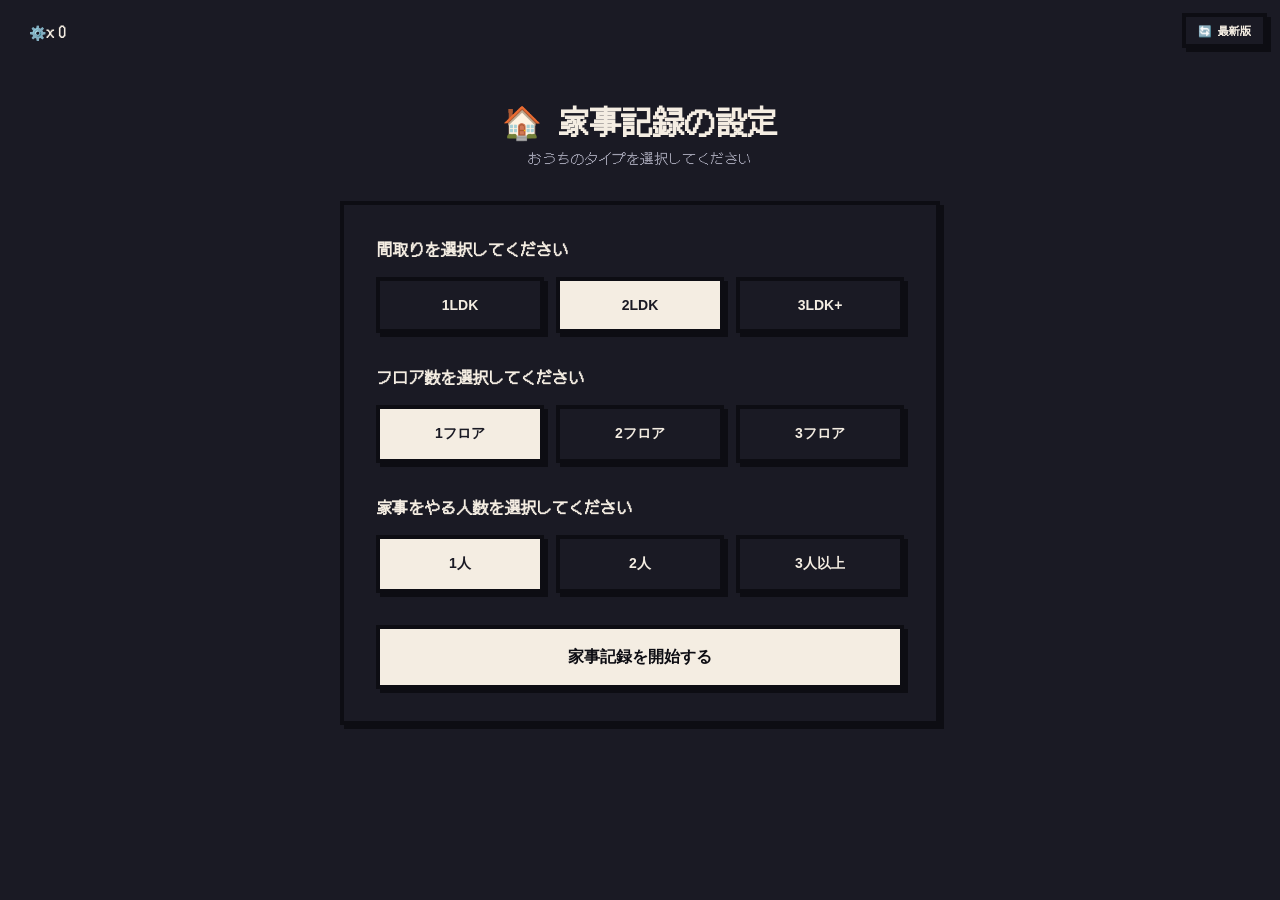
==== commit 20dc749d: "fix(v2.9.0): fix UTF-8 character encoding corruption in state.js and component scripts" ====
--- a/index.html
+++ b/index.html
@@ -39,7 +39,7 @@
     <link href="https://fonts.googleapis.com/css2?family=Outfit:wght@400;600;700&family=Noto+Sans+JP:wght@400;500;700&family=DotGothic16&display=swap" rel="stylesheet">
     <link rel="stylesheet" href="style.css?v=2.9.0">
     <link rel="manifest" href="manifest.json">
-    <meta name="theme-color" content="#1f1d2b">
+    <meta name="theme-color" content="#1a1a24">
     <meta name="apple-mobile-web-app-capable" content="yes">
     <meta name="apple-mobile-web-app-status-bar-style" content="black-translucent">
     <link rel="icon" type="image/png" href="images/spirits/kajigon_baby.png">
@@ -62,7 +62,7 @@
                 <h1 class="title">🏠 家事記録の設定</h1>
                 <p class="subtitle">おうちのタイプを選択してください</p>
             </div>
-
+            
             <div class="setup-card">
                 <!-- STEP 1: 間取りの選択 -->
                 <h3 class="setup-section-title">間取りを選択してください</h3>
@@ -93,14 +93,14 @@
         </div>
     </div>
 
-    <!-- Main Screen (Full-Screen Cozy Dragon Room with Cozy Bottom Navigation) -->
+    <!-- Main Screen (Full-Screen Cozy Dragon Room with Side Buttons) -->
     <div id="main-screen" class="container hidden">
         <div class="app-wrapper">
-
-            <!-- 🏡 全体がカジゴンの暮らす部屋（温かみのある絵本・ファンタジー風ルーム） -->
+            
+            <!-- 🏡 全体がカジゴンの暮らす部屋（たまごっち・ポケスリ風フルスクリーンルーム） -->
             <div id="tamagotchi-room-container" class="tamagotchi-room">
-
-                <!-- 部屋の上部インテリア（星空の窓 & ステータス & あたたかいランプ） -->
+                
+                <!-- 部屋の上部インテリア（星空の窓 & あたたかいランプ） -->
                 <div class="room-decor-top">
                     <div class="room-window" title="星空の見える窓">
                         <div class="window-glass">
@@ -123,42 +123,35 @@
                     </div>
                 </div>
 
-                <!-- 🪆 お部屋のインテリアバッジ棚（控えめなクイックアイコン群） -->
-                <div class="room-interior-badges">
-                    <button class="interior-badge-btn badge-boss" onclick="openBountyModal()" title="突発討伐ボス（名もなき家事）">
-                        <span class="badge-icon">⚔️</span>
-                        <span class="badge-label">ボス</span>
-                        <span id="side-quest-badge" class="side-btn-badge hidden">!</span>
-                    </button>
-                    <button class="interior-badge-btn badge-news" onclick="openWeeklyNewsModal()" title="週刊カジゴン号外通信">
-                        <span class="badge-icon">📰</span>
-                        <span class="badge-label">号外</span>
-                    </button>
-                    <button class="interior-badge-btn badge-karuta" onclick="openKarutaAlbumModal()" title="家事かるた帳（全52種）">
-                        <span class="badge-icon">🥠</span>
-                        <span class="badge-label">かるた</span>
-                    </button>
-                    <button class="interior-badge-btn badge-share" onclick="openShareActionModal()" title="家族に共有する">
-                        <span class="badge-icon">📱</span>
-                        <span class="badge-label">共有</span>
-                    </button>
-                    <button class="interior-badge-btn badge-sound" onclick="openSoundModal()" title="BGM・サウンド設定">
-                        <span class="badge-icon">🎵</span>
-                        <span class="badge-label">サウンド</span>
-                    </button>
-                    <button class="interior-badge-btn badge-settings" onclick="openSettingsModal()" title="お部屋・設定">
-                        <span class="badge-icon">⚙️</span>
-                        <span class="badge-label">設定</span>
-                    </button>
-                </div>
-
-                <!-- 🏡 部屋の中央ステージ（広々としたくつろぎスペース） -->
+                <!-- 🏡 部屋の中央ステージ（サイドUI ＆ カジゴン） -->
                 <div class="room-stage">
-                    <!-- 🏛️ 【フェーズ6】先輩カジゴンのひょっこり里帰り訪問スロット -->
-                    <div id="room-visitor-slot" class="room-visitor-slot hidden" onclick="onVisitorClick(event)" title="先輩カジゴンが遊びに来たぞ！タップでお話ししよう"></div>
+                    
+                    <!-- 👈 左サイドのコンパクトUI（クエスト・かるた・新聞） -->
+                    <div class="room-side-col room-side-left">
+                        <button class="side-action-btn side-quest-btn" onclick="openBountyModal()" title="突発討伐ボス（名もなき家事）">
+                            <span class="side-btn-icon">⚔️</span>
+                            <span class="side-btn-label">討伐ボス</span>
+                            <span id="side-quest-badge" class="side-btn-badge hidden">!</span>
+                        </button>
+                        <button class="side-action-btn side-karuta-btn" onclick="openKarutaAlbumModal()" title="家事かるた帳（全52種）">
+                            <span class="side-btn-icon">🥠</span>
+                            <span class="side-btn-label">かるた</span>
+                        </button>
+                        <button class="side-action-btn side-news-btn" onclick="openWeeklyNewsModal()" title="週刊カジゴン号外通信">
+                            <span class="side-btn-icon">📰</span>
+                            <span class="side-btn-label">号外新聞</span>
+                        </button>
+                        <button class="side-action-btn side-sound-btn" onclick="openSoundModal()" title="BGM・サウンド設定">
+                            <span class="side-btn-icon">🎵</span>
+                            <span class="side-btn-label">サウンド</span>
+                        </button>
+                    </div>
 
                     <!-- 🐉 カジゴン＆中央インテリア（くつろぎスペース） -->
-                    <div class="room-center-pet-area" onclick="onCompanionClick(event)">
+                    <div class="room-center-pet-area" onclick="onCompanionClick()">
+                        <!-- 🏛️ 殿堂入り先輩カジゴンのひょっこり里帰りスロット -->
+                        <div id="room-visitor-slot" class="room-visitor-slot hidden" onclick="event.stopPropagation(); onVisitorClick();"></div>
+
                         <!-- 吹き出しセリフ -->
                         <div id="companion-speech-bubble" class="speech-bubble-pet hidden">
                             <p id="speech-text">シチューのいい匂い！おうち快適だぞ〜！</p>
@@ -166,12 +159,6 @@
 
                         <!-- カジゴン本体スプライト -->
                         <div class="pet-sprite-wrapper" id="room-pet-wrapper">
-                            <!-- 🎁 おみやげ吹き出し（一定時間経過で出現） -->
-                            <div id="companion-gift-bubble" class="companion-gift-bubble hidden" onclick="event.stopPropagation(); claimCompanionGift();" title="おみやげを受け取る！">
-                                <span class="gift-icon">🎁</span>
-                                <span class="gift-sparkle">✨</span>
-                            </div>
-
                             <div id="companion-status-widget">
                                 <!-- JSでスプライト動的配置 -->
                             </div>
@@ -188,14 +175,30 @@
                         </div>
                     </div>
 
-                </div>
-
-                <!-- 📖 カジゴン日記（不在時のつぶやき）エリア -->
-                <div class="companion-diary-card" id="companion-diary-banner" onclick="onDiaryClick()" title="タップで次のつぶやきへ">
-                    <span class="diary-icon">💭</span>
-                    <span class="diary-label">カジゴン日記:</span>
-                    <span id="diary-text" class="diary-text">おうちでいい子に待ってたぞ！</span>
-                    <span class="diary-refresh">🔄</span>
+                    <!-- 👉 右サイドのコンパクトUI（家事きろく・工房・共有・図鑑・設定） -->
+                    <div class="room-side-col room-side-right">
+                        <button class="side-action-btn side-add-btn" onclick="openChoreSelectModal()" title="家事を記録する">
+                            <span class="side-btn-icon">🔨</span>
+                            <span class="side-btn-label">家事きろく</span>
+                        </button>
+                        <button class="side-action-btn side-workshop-btn" onclick="openWorkshopModal()" title="おうち工房（家具クラフト＆週末行商人）">
+                            <span class="side-btn-icon">🪚</span>
+                            <span class="side-btn-label">工房</span>
+                        </button>
+                        <button class="side-action-btn side-share-btn" onclick="openShareActionModal()" title="家族に共有する">
+                            <span class="side-btn-icon">📱</span>
+                            <span class="side-btn-label">共有する</span>
+                        </button>
+                        <button class="side-action-btn side-book-btn" onclick="openBookModal()" title="守護精霊図鑑">
+                            <span class="side-btn-icon">📖</span>
+                            <span class="side-btn-label">図鑑</span>
+                        </button>
+                        <button class="side-action-btn side-settings-btn" onclick="openSettingsModal()" title="お部屋・サウンド設定">
+                            <span class="side-btn-icon">⚙️</span>
+                            <span class="side-btn-label">設定</span>
+                        </button>
+                    </div>
+
                 </div>
 
                 <!-- 🔻 部屋の最下部：折りたたみ式の「最近やったこと（CHORE LOG）」引き出し -->
@@ -229,45 +232,15 @@
         </div>
     </div>
 
-    <!-- 🏡 固定コージー風ボトムナビゲーションバー（4項目: 🏡 お部屋、🧹 家事きろく、🪚 工房、📖 図鑑） -->
-    <nav id="cozy-bottom-nav" class="cozy-bottom-nav hidden">
-        <div class="bottom-nav-inner">
-            <button class="nav-tab active" onclick="scrollToRoomTop()" id="nav-btn-room" title="お部屋">
-                <span class="nav-icon">🏡</span>
-                <span class="nav-label">お部屋</span>
-            </button>
-
-            <button class="nav-tab" onclick="openWorkshopModal()" id="nav-btn-workshop" title="工房">
-                <span class="nav-icon">🪚</span>
-                <span class="nav-label">工房</span>
-            </button>
-
-            <!-- 中央突出：家事きろく（最優先アクション） -->
-            <div class="nav-main-slot">
-                <button class="nav-main-btn" onclick="openChoreSelectModal()" id="nav-btn-chore" title="家事きろく">
-                    <div class="nav-main-circle">
-                        <span class="nav-main-icon">🧹</span>
-                    </div>
-                    <span class="nav-main-label">家事きろく</span>
-                </button>
-            </div>
-
-            <button class="nav-tab" onclick="openBookModal()" id="nav-btn-book" title="図鑑">
-                <span class="nav-icon">📖</span>
-                <span class="nav-label">図鑑</span>
-            </button>
-        </div>
-    </nav>
-
     <!-- 🔒 ギア設定モーダル (In-app Setup & Room Customization) -->
     <div id="settings-modal" class="spell-overlay hidden">
         <div class="spell-content" style="max-width: 500px; max-height: 88vh; overflow-y: auto; -webkit-overflow-scrolling: touch;">
             <div style="display:flex; justify-content:space-between; align-items:center; margin-bottom: 0.5rem;">
                 <h3 class="spell-title" style="margin:0;">⚙️ 家事記録の設定</h3>
-                <button class="btn-modal-close-header" onclick="closeSettingsModal()">✕ お部屋へ</button>
+                <button onclick="closeSettingsModal()" style="background:var(--accent); color:#0d0d13; border:none; border-radius:4px; font-weight:bold; font-size:12px; padding:0.3rem 0.6rem; cursor:pointer;">✕ お部屋へ</button>
             </div>
             <p class="spell-desc">間取りやフロア数、各部屋の呼び名をカスタマイズできます。</p>
-
+            
             <!-- Settings Form -->
             <div class="settings-input-group">
                 <label>おうちの間取り</label>
@@ -355,7 +328,7 @@
             <div>
                 <h2 class="ending-title" id="ending-celebration-title">よく頑張りました！</h2>
             </div>
-
+            
             <!-- 表彰時にドン！と表示されるドラゴンの画像 -->
             <div class="ending-image-container">
                 <img id="ending-dragon-image" src="" alt="おうちの守護精霊">
@@ -378,7 +351,7 @@
         <div class="spell-content" style="max-width: 440px;">
             <h3 class="spell-title">🔊 サウンド設定</h3>
             <p class="spell-desc">レトロゲーム風のBGMと効果音の音量を調節できます。</p>
-
+            
             <div class="sound-setting-row">
                 <div class="sound-setting-label">
                     <span>🎵 8-bit BGM 音量</span>
@@ -390,15 +363,16 @@
                 <div style="margin-top: 0.75rem; display: flex; align-items: center; justify-content: space-between; font-size: 13px;">
                     <span style="font-weight: bold; color: var(--text-sub);">曲の選択:</span>
                     <select id="bgmTrackSelect" onchange="SoundEngine.setBGMTrack(this.value)" style="padding: 0.35rem 0.6rem; background: #0d0d13; color: var(--accent); border: 2px solid var(--border); font-family: inherit; border-radius: 4px;">
-                        <option value="kokoto_auto">⏰ ココット村・時間連動（朝・昼・夕・夜 自動）</option>
-                        <option value="kokoto_morning">🌅 ココット村・朝（爽やかな目覚め）</option>
-                        <option value="village">☀️ ココット村・昼（陽だまりの広場）</option>
-                        <option value="kokoto_evening">🌇 ココット村・夕（茜色の家路）</option>
-                        <option value="kokoto_night">🌙 ココット村・夜（静寂の星空オルゴール）</option>
-                        <option value="pop">🌞 日常ポップ（軽快アコースティック）</option>
-                        <option value="tavern">🍻 にぎやか酒場（愉快なフォーク民謡）</option>
-                        <option value="ruins">📜 古代遺跡（神秘のハープ調べ）</option>
-                        <option value="battle">⚔️ ボス討伐バトル（熱血ケルトRPG）</option>
+                        <option value="kokoto_auto">🍃 ココット村・時間連動（朝・昼・夕・夜）</option>
+                        <option value="kokoto_morning">🌅 ココット村の朝（爽快フルート）</option>
+                        <option value="kokoto_noon">☀️ ココット村の昼（陽だまりリュート）</option>
+                        <option value="kokoto_evening">🌆 ココット村の夕（茜色の家路）</option>
+                        <option value="kokoto_night">🌙 ココット村の夜（静寂オルゴール）</option>
+                        <option value="village">🏡 我が家チル（ポケスリ風Lo-Fi）</option>
+                        <option value="pop">🌞 日常ポップ（明るいテンポ）</option>
+                        <option value="tavern">🍻 にぎやか酒場（愉快な民謡）</option>
+                        <option value="ruins">📜 古代遺跡（神秘の調べ）</option>
+                        <option value="battle">⚔️ ボス討伐バトル（熱血RPG）</option>
                     </select>
                 </div>
             </div>
@@ -439,7 +413,7 @@
                 </button>
             </div>
             <p class="spell-desc">本日の奉納（家事）が刻まれた石板画像です。長押しやボタンから保存・共有できます。</p>
-
+            
             <div id="ancient-canvas-container" class="ancient-canvas-preview-wrapper" style="text-align: center; margin: 1rem 0;">
                 <!-- 生成された画像 (img要素) がここに配置されます -->
                 <div id="ancient-loading" style="padding: 2rem; color: var(--text-sub);">石板を彫刻中...⏳</div>
@@ -465,17 +439,17 @@
         <div class="spell-content" style="max-width: 540px; max-height: 85vh; overflow-y: auto;">
             <div style="display:flex; justify-content:space-between; align-items:center; margin-bottom: 0.5rem;">
                 <h3 class="spell-title" style="margin:0;">📖 我が家の冒険大図鑑</h3>
-                <button class="btn-modal-close-header" onclick="closeBookModal()">✕ お部屋へ</button>
+                <button onclick="closeBookModal()" style="background:var(--accent); color:#0d0d13; border:none; border-radius:4px; font-weight:bold; font-size:12px; padding:0.3rem 0.6rem; cursor:pointer;">✕ お部屋へ</button>
             </div>
 
             <!-- タブ切り替えボタン -->
-            <div style="display:flex; gap:0.35rem; margin-bottom:0.8rem; overflow-x: auto; padding-bottom: 2px;">
-                <button class="modal-tab-btn active" id="book-tab-spirits" onclick="switchBookTab('spirits')">🐉 精霊</button>
-                <button class="modal-tab-btn" id="book-tab-karuta" onclick="switchBookTab('karuta')">🥠 かるた</button>
-                <button class="modal-tab-btn" id="book-tab-hall_of_fame" onclick="switchBookTab('hall_of_fame')">🏛️ 殿堂</button>
-                <button class="modal-tab-btn" id="book-tab-achievements" onclick="switchBookTab('achievements')">🏆 実績・称号</button>
-            </div>
-
+            <div style="display:flex; gap:0.4rem; margin-bottom:0.8rem; flex-wrap: wrap;">
+                <button onclick="switchBookTab('spirits')" style="flex:1; min-width:75px; padding:0.4rem; font-weight:bold; font-size:12px; border-radius:4px; border:1px solid var(--accent); background:#14141f; color:#fff; cursor:pointer;">🐉 守護精霊</button>
+                <button onclick="switchBookTab('karuta')" style="flex:1; min-width:75px; padding:0.4rem; font-weight:bold; font-size:12px; border-radius:4px; border:1px solid #8b5cf6; background:#14141f; color:#fff; cursor:pointer;">🥠 かるた</button>
+                <button onclick="switchBookTab('hall_of_fame')" style="flex:1; min-width:75px; padding:0.4rem; font-weight:bold; font-size:12px; border-radius:4px; border:1px solid #ffd700; background:#14141f; color:#fff; cursor:pointer;">🏛️ 殿堂</button>
+                <button onclick="switchBookTab('achievements')" style="flex:1; min-width:75px; padding:0.4rem; font-weight:bold; font-size:12px; border-radius:4px; border:1px solid #f59e0b; background:#14141f; color:#fbbf24; cursor:pointer;">🏆 実績・称号</button>
+            </div>
+            
             <div id="book-content-container" style="display: flex; flex-direction: column; gap: 0.75rem;">
                 <!-- JSで動的生成 -->
             </div>
@@ -491,10 +465,10 @@
         <div class="spell-content" style="max-width: 520px; max-height: 85vh; overflow-y: auto;">
             <div style="display:flex; justify-content:space-between; align-items:center; margin-bottom: 0.5rem;">
                 <h3 class="spell-title" style="margin:0; color:#fbbf24;">🪚 カジゴンの模様替え工房</h3>
-                <button class="btn-modal-close-header" onclick="closeWorkshopModal()">✕ お部屋へ</button>
+                <button onclick="closeWorkshopModal()" style="background:var(--accent); color:#0d0d13; border:none; border-radius:4px; font-weight:bold; font-size:12px; padding:0.3rem 0.6rem; cursor:pointer;">✕ お部屋へ</button>
             </div>
             <p class="spell-desc">日々の家事で集めた素材（木材・布・レンガ・ネジ）で家具を作り、お部屋を快適にしよう！</p>
-
+            
             <div id="workshop-content-container">
                 <!-- JSで動的生成 -->
             </div>
@@ -510,7 +484,7 @@
         <div class="spell-content" style="max-width: 440px; text-align: center;">
             <h3 class="spell-title" style="margin-bottom:0.5rem; color:#ffd700;">🍖 おやつをあげよう！</h3>
             <p class="spell-desc" style="margin-bottom:1rem;">ベビー期のカジゴンにおやつをあげると、将来の進化系統の兆候が現れます！</p>
-
+            
             <div style="display:flex; flex-direction:column; gap:0.8rem; margin-bottom:1.2rem;">
                 <button onclick="feedBabySnack('golem')" style="background:#1e1b24; border:2px solid #a855f7; border-radius:8px; padding:0.8rem; text-align:left; cursor:pointer; color:#fff;">
                     <div style="font-weight:bold; font-size:14px; color:#c084fc; margin-bottom:0.2rem;">⚙️ 古代のネジおやつ ➔ 【魔ゴーレム系統】</div>
@@ -535,10 +509,10 @@
         <div class="spell-content" style="max-width: 540px; max-height: 85vh; overflow-y: auto;">
             <div style="display:flex; justify-content:space-between; align-items:center; margin-bottom: 0.5rem;">
                 <h3 class="spell-title" style="margin:0;">📰 週刊カジゴン号外通信</h3>
-                <button class="btn-modal-close-header" onclick="closeWeeklyNewsModal()">✕ お部屋へ</button>
+                <button onclick="closeWeeklyNewsModal()" style="background:var(--accent); color:#0d0d13; border:none; border-radius:4px; font-weight:bold; font-size:12px; padding:0.3rem 0.6rem; cursor:pointer;">✕ お部屋へ</button>
             </div>
             <p class="spell-desc">直近7日間の家庭内での家事大功績を称える特報ニュースです！</p>
-
+            
             <div id="weekly-news-content" style="margin-top: 1rem;">
                 <!-- JSで動的生成 -->
             </div>
@@ -567,10 +541,10 @@
         <div class="spell-content" style="max-width: 540px; max-height: 88vh; overflow-y: auto;">
             <div style="display:flex; justify-content:space-between; align-items:center; margin-bottom: 0.5rem;">
                 <h3 class="spell-title" style="margin:0;">🔨 やった家事を記録する</h3>
-                <button class="btn-modal-close-header" onclick="closeChoreSelectModal()">✕ お部屋へ</button>
+                <button onclick="closeChoreSelectModal()" style="background:var(--accent); color:#0d0d13; border:none; border-radius:4px; font-weight:bold; font-size:12px; padding:0.3rem 0.6rem; cursor:pointer;">✕ お部屋へ</button>
             </div>
             <p class="spell-desc">完了した家事をタップしよう！（何回でも記録できます）</p>
-
+            
             <!-- Chore Addition Area (Dynamic) -->
             <div id="quick-add-container" style="margin: 1rem 0;">
                 <!-- Buttons will be generated here -->
@@ -610,11 +584,11 @@
         <div class="spell-content" style="max-width: 520px; max-height: 88vh; overflow-y: auto;">
             <div style="display:flex; justify-content:space-between; align-items:center; margin-bottom: 0.5rem;">
                 <h3 class="spell-title" style="margin:0;">📱 パートナー・家族にシェア</h3>
-                <button class="btn-modal-close-header" onclick="closeShareActionModal()">✕ お部屋へ</button>
+                <button onclick="closeShareActionModal()" style="background:var(--accent); color:#0d0d13; border:none; border-radius:4px; font-weight:bold; font-size:12px; padding:0.3rem 0.6rem; cursor:pointer;">✕ お部屋へ</button>
             </div>
             <p class="spell-desc">今日完了した家事や伝言をLINEなどで報告します。</p>
 
-            <div class="card share-card" style="background: linear-gradient(160deg, #2d2420 0%, #201a17 100%); border-radius: 16px; padding: 1rem; margin-top: 1rem;">
+            <div class="card share-card" style="background:#13131c; border-radius:12px; padding:1rem; margin-top:1rem;">
                 <div class="share-input-group">
                     <label for="shareMessage" class="group-label">家族への伝言・お願い（任意）</label>
                     <textarea id="shareMessage" placeholder="例：お風呂掃除ありがとう！トイレットペーパー買ってきたよ。" rows="2"></textarea>
@@ -634,18 +608,11 @@
                     <input type="checkbox" id="shareIncludeThanks" checked style="width: auto; height: auto; cursor: pointer; margin: 0;">
                     <label for="shareIncludeThanks" style="font-size: 13px; font-weight: 700; color: var(--text-main); cursor: pointer; user-select: none; margin: 0;">LINE返信用の感謝スタンプ枠をつける</label>
                 </div>
-                <div class="share-btn-group" style="display:flex; flex-direction:column; gap:0.6rem;">
-                    <!-- 🌟 ワンタップ同期リンク（最優先アクション） -->
-                    <button class="btn-share btn-share-sync-link" onclick="copySyncUrl()" style="background: linear-gradient(135deg, #d97706 0%, #b45309 100%); border: 2px solid #fef3c7; box-shadow: 0 4px 12px rgba(217, 119, 6, 0.4); font-weight: bold; font-size: 14px; padding: 0.8rem 1rem;">
-                        <span>🔗 ワンタップ同期リンクをコピー</span>
+                <div class="share-btn-group" style="display:flex; flex-direction:column; gap:0.5rem;">
+                    <button class="btn-share" onclick="shareReport()">
+                        <span>📱 テキストでコピー</span>
                     </button>
-                    <button class="btn-share btn-share-direct" onclick="shareSyncUrlDirect()" style="background: #2563eb; font-size: 13px; padding: 0.65rem 1rem;">
-                        <span>📱 リンクを直接シェア（LINE・メッセージ）</span>
-                    </button>
-                    <button class="btn-share" onclick="shareReport()" style="background: #3a322d; font-size: 13px; padding: 0.65rem 1rem;">
-                        <span>📋 テキストでコピー</span>
-                    </button>
-                    <button class="btn-share btn-share-ancient" onclick="openAncientScrollModal()" style="font-size: 13px; padding: 0.65rem 1rem;">
+                    <button class="btn-share btn-share-ancient" onclick="openAncientScrollModal()">
                         <span>📜 古代の石板画像で共有</span>
                     </button>
                 </div>
@@ -658,35 +625,6 @@
 
             <div class="spell-btn-group" style="margin-top: 1.25rem;">
                 <button class="btn-spell-action btn-spell-cancel" style="width: 100%;" onclick="closeShareActionModal()">お部屋にもどる</button>
-            </div>
-        </div>
-    </div>
-
-    <!-- 💌 パートナーからのワンタップ同期お手紙モーダル -->
-    <div id="sync-confirm-modal" class="spell-overlay hidden">
-        <div class="spell-content sync-letter-card" style="max-width: 480px; text-align: center;">
-            <div class="sync-letter-stamp" style="font-size: 38px; margin-bottom: 0.2rem; animation: floatStamp 2.5s ease-in-out infinite;">💌</div>
-            <h3 class="spell-title" style="margin: 0.2rem 0; font-size: 20px; color: #ffd700;">パートナーからのお手紙</h3>
-            <p class="spell-desc" style="margin-bottom: 1rem; color: #e2d9d2; line-height: 1.6;">パートナーから最新のおうち記録が届きました！<br>相棒のカジゴンデータとおうち記録を同期しますか？</p>
-
-            <!-- 届いたデータのプレビューカード -->
-            <div class="sync-preview-box" style="background: rgba(0,0,0,0.3); border: 2px dashed #8b6b55; border-radius: 12px; padding: 0.85rem; margin-bottom: 1rem;">
-                <div class="sync-preview-header" style="display: flex; justify-content: space-between; align-items: center; margin-bottom: 0.5rem;">
-                    <span style="font-size: 12px; color: #aaa;">届いた相棒データ</span>
-                    <span id="sync-preview-level" style="font-size: 14px; font-weight: bold; color: #ffd700; background: #261e1b; border: 1px solid #d97706; padding: 2px 8px; border-radius: 12px;">Lv.1</span>
-                </div>
-                <div class="sync-preview-attributes" id="sync-preview-attrs" style="display: flex; justify-content: space-around; gap: 0.4rem; font-size: 13px; font-weight: bold;">
-                    <span style="color: #ff6b6b;">🔥 <span id="sync-val-f">0</span></span>
-                    <span style="color: #60a5fa;">💧 <span id="sync-val-w">0</span></span>
-                    <span style="color: #34d399;">🍃 <span id="sync-val-a">0</span></span>
-                    <span style="color: #fbbf24;">🪨 <span id="sync-val-e">0</span></span>
-                </div>
-                <p style="font-size: 11px; color: #9ca3af; margin-top: 0.5rem; margin-bottom: 0; line-height: 1.4;">※両者の高い方のレベルや属性値をマージし、お互いの家事実績を合算します。</p>
-            </div>
-
-            <div class="spell-btn-group" style="display: flex; flex-direction: column; gap: 0.6rem;">
-                <button class="btn-spell-action btn-spell-cast" style="width: 100%; font-size: 15px; font-weight: bold; padding: 0.8rem; background: linear-gradient(135deg, #10b981 0%, #059669 100%); border: 2px solid #a7f3d0;" onclick="confirmAndApplySync()">✨ ワンタップで同期する</button>
-                <button class="btn-spell-action btn-spell-cancel" style="width: 100%;" onclick="dismissSyncConfirmModal()">あとで（スキップ）</button>
             </div>
         </div>
     </div>
@@ -696,10 +634,10 @@
         <div class="spell-content" style="max-width: 480px; max-height: 85vh; overflow-y: auto;">
             <div style="display:flex; justify-content:space-between; align-items:center; margin-bottom: 0.5rem;">
                 <h3 class="spell-title" style="margin:0; color:#ff4b4b;">⚔️ 突発討伐クエスト</h3>
-                <button class="btn-modal-close-header" onclick="closeBountyModal()">✕ お部屋へ</button>
+                <button onclick="closeBountyModal()" style="background:var(--accent); color:#0d0d13; border:none; border-radius:4px; font-weight:bold; font-size:12px; padding:0.3rem 0.6rem; cursor:pointer;">✕ お部屋へ</button>
             </div>
             <p class="spell-desc">今日のおうちに潜む名もなき家事ボスを討伐せよ！</p>
-
+            
             <div id="bounty-quest-modal-container" style="margin-top: 1rem;">
                 <!-- JSで動的生成 -->
             </div>
--- a/style.css
+++ b/style.css
@@ -1,4 +1,4 @@
-﻿/* ==========================================================================
+/* ==========================================================================
    Core Variables & Reset
    ========================================================================== */
 * {
@@ -12,21 +12,15 @@
     --primary-hover: var(--accent);
     --secondary: var(--accent);
     --secondary-hover: var(--accent);
-    --bg-base: #1f1d2b;
-    --bg-darkwood: #261e1b;
-    --bg-gradient: linear-gradient(180deg, #261e1b 0%, #1f1d2b 100%);
-    --card-bg: #27201d;
-    --wood-border: #5a3e2b;
-    --wood-border-dark: #3e2a1d;
-    --brass-gold: #c8924b;
-    --brass-shine: #ffd700;
-    --text-main: #fbf5e8;
-    --text-sub: #bbaea0;
-    --border: #5a3e2b;
+    --bg-gradient: #1a1a24;
+    --card-bg: #1a1a24;
+    --text-main: #f4ede2;
+    --text-sub: #a0a0b0;
+    --border: #0d0d13;
     --neon-gold: #ffd700;
-
-    /* Default accent color (warm golden cream) */
-    --accent: #ffd700;
+    
+    /* Default accent color (cream white) */
+    --accent: #f4ede2;
 }
 
 /* Dynamic theme overrides applied to body */
@@ -38,13 +32,12 @@
 body.theme-dark { --accent: #9d4edd; }
 
 body {
-    font-family: 'Noto Sans JP', 'Outfit', sans-serif;
+    font-family: 'DotGothic16', 'Outfit', 'Noto Sans JP', sans-serif;
     background: var(--bg-gradient);
-    background-attachment: fixed;
     min-height: 100vh;
-    padding: 1rem 1rem 95px 1rem;
+    padding: 1rem;
     color: var(--text-main);
-    line-height: 1.6;
+    line-height: 1.5;
     overflow-x: hidden;
 }
 
@@ -79,20 +72,16 @@
 }
 
 .title {
-    font-family: 'DotGothic16', monospace;
     font-size: 32px;
     font-weight: 700;
-    color: var(--neon-gold);
-    letter-spacing: 0.5px;
-    text-shadow: 1px 1px 0 #000, -1px -1px 0 #000, 1px -1px 0 #000, -1px 1px 0 #000, 0 3px 6px rgba(0,0,0,0.7);
+    color: var(--text-main);
+    letter-spacing: -0.5px;
 }
 
 .subtitle {
     color: var(--text-sub);
     font-size: 14px;
     margin-top: 0.25rem;
-    font-family: 'Noto Sans JP', sans-serif;
-    line-height: 1.6;
 }
 
 .btn-settings {
@@ -119,13 +108,13 @@
 }
 
 /* ==========================================================================
-   太 蟶ｸ譎り｡ｨ遉ｺ・夂嶌譽偵ヰ繝・ず・育ｵｵ譁・ｭ・縺､繧剃ｸｦ縺ｹ縺ｦ螻樊ｧ繧定ｦ冶ｦ壼喧・∵枚蟄励・螳悟・謗帝勁・・
+   👾 常時表示：相棒バッジ（絵文字2つを並べて属性を視覚化！文字は完全排除）
    ========================================================================== */
 .companion-status-card {
     background: rgba(255, 255, 255, 0.75);
     border: 1.5px solid rgba(255, 255, 255, 0.95);
     backdrop-filter: blur(10px);
-    border-radius: 30px; /* 讓ｪ髟ｷ縺ｮ繧ｫ繝励そ繝ｫ繝・じ繧､繝ｳ */
+    border-radius: 30px; /* 横長のカプセルデザイン */
     padding: 0.4rem 1.25rem;
     margin: 1.25rem auto 0;
     display: inline-flex;
@@ -147,7 +136,7 @@
     justify-content: center;
     animation: floatMiniStatus 2.5s ease-in-out infinite;
     user-select: none;
-    gap: 0.25rem; /* 2縺､縺ｮ邨ｵ譁・ｭ励・髫咎俣 */
+    gap: 0.25rem; /* 2つの絵文字の隙間 */
 }
 
 @keyframes floatMiniStatus {
@@ -155,7 +144,7 @@
     50% { transform: translateY(-4px) rotate(4deg); }
 }
 
-/* 醇 繝ｬ繝吶ΝMAX蟆ら畑繧｢繧ｯ繧ｷ繝ｧ繝ｳ繝懊ち繝ｳ */
+/* 🏆 レベルMAX専用アクションボタン */
 .companion-widget-container {
     display: flex;
     flex-direction: column;
@@ -166,7 +155,7 @@
 }
 
 .companion-status-card {
-    margin: 0 auto !important; /* Flex繝ｬ繧､繧｢繧ｦ繝育畑縺ｫ繝槭・繧ｸ繝ｳ隱ｿ謨ｴ */
+    margin: 0 auto !important; /* Flexレイアウト用にマージン調整 */
 }
 
 .legendary-action-buttons {
@@ -215,7 +204,7 @@
     box-shadow: 0 6px 14px rgba(239, 68, 68, 0.15);
 }
 
-/* 醇 譛邨るｲ蛹門ｰら畑・壹Γ繧､繝ｳ逕ｻ髱｢蟶ｸ譎り｡ｨ遉ｺ繧ｫ繝ｼ繝・*/
+/* 🏆 最終進化専用：メイン画面常時表示カード */
 .legendary-companion-card {
     background: rgba(255, 255, 255, 0.95);
     border: 2px solid var(--neon-gold);
@@ -458,7 +447,7 @@
     box-shadow: none !important;
 }
 
-/* 耳 螻樊ｧ縺斐→縺ｮ鄒弱＠縺・ヱ繧ｹ繝・Ν繧ｫ繝ｩ繝ｼ蛻・￠ */
+/* 🎨 属性ごとの美しいパステルカラー分け */
 .quick-add-btn.attr-fire {
     background: rgba(254, 242, 242, 0.95);
     color: #be123c;
@@ -833,14 +822,14 @@
     .quick-add-buttons {
         grid-template-columns: 1fr 1fr;
     }
-
+    
     .free-input-group {
         flex-direction: column;
     }
 }
 
 /* ==========================================================================
-   白 蜈ｱ騾壹Δ繝ｼ繝繝ｫ繧ｹ繧ｿ繧､繝ｫ (蜈ｨ逕ｻ髱｢證怜ｹ輔が繝ｼ繝舌・繝ｬ繧､)
+   🔒 共通モーダルスタイル (全画面暗幕オーバーレイ)
    ========================================================================== */
 .spell-overlay {
     position: fixed;
@@ -945,7 +934,7 @@
 }
 
 /* ==========================================================================
-   牒 蜿ｬ蝟壽・蜉溘き繝・ヨ繧､繝ｳ貍泌・
+   💫 召喚成功カットイン演出
    ========================================================================== */
 .cutin-container {
     position: fixed;
@@ -1001,7 +990,7 @@
 }
 
 /* ==========================================================================
-   醇 諢溷虚縺ｮ陦ｨ蠖ｰ繧ｨ繝ｳ繝・ぅ繝ｳ繧ｰ逕ｻ髱｢ (鬮倡ｲｾ邏ｰ繝峨Λ繧ｴ繝ｳ逕ｻ蜒上ラ繝ｳ・∝・迴ｾ)
+   🏆 感動の表彰エンディング画面 (高精細ドラゴン画像ドン！出現)
    ========================================================================== */
 .ending-overlay {
     position: fixed;
@@ -1015,10 +1004,10 @@
     align-items: center;
     justify-content: center;
     padding: 1.5rem;
-    overflow: hidden; /* 縺阪ｉ繧√″縺ｮ逕ｻ髱｢螟悶・縺ｿ蜃ｺ縺鈴亟豁｢ */
-}
-
-/* 笨ｨ 逕ｻ髱｢繝ｬ繧､繧｢繧ｦ繝医ｒ蟠ｩ縺輔↑縺・ｵｶ蟇ｾ驟咲ｽｮ縺ｮ縺阪ｉ繧√″繝代・繝・ぅ繧ｯ繝ｫ */
+    overflow: hidden; /* きらめきの画面外はみ出し防止 */
+}
+
+/* ✨ 画面レイアウトを崩さない絶対配置のきらめきパーティクル */
 .sparkle {
     position: absolute;
     border-radius: 50%;
@@ -1157,7 +1146,7 @@
 }
 
 /* ==========================================================================
-   箝・莉頑律縺ｮ繝ｩ繝・く繝ｼ螳ｶ莠九ヰ繝・ず繧ｹ繧ｿ繧､繝ｫ
+   ⭐ 今日のラッキー家事バッジスタイル
    ========================================================================== */
 .lucky-chore-badge {
     background: rgba(254, 243, 199, 0.9);
@@ -1176,314 +1165,300 @@
 }
 
 /* ==========================================================================
-   Cozy Fantasy Design System (Warm Western Fantasy ﾃ・Picture Book & Pokemon)
+   Kajigon Retro Game Styles (Step 2, 3, 4, 5)
    ========================================================================== */
 
-/* 1. 蜈ｨ繧ｫ繝ｼ繝峨・繝｢繝ｼ繝繝ｫ繝ｻ譫邱夲ｼ夊ｧ剃ｸｸ・・6px縲・8px・峨∵ｸｩ縺九∩縺ｮ縺ゅｋ譛ｨ譫繝ｻ逵滄紺螟夐㍾繝吶・繝ｫ */
-.card,
-.chore-addition-card,
-.completed-card,
-.share-card,
-.setup-card,
-.spell-content,
-.ending-content,
-.companion-status-card,
-.legendary-companion-card,
-.quick-add-section,
-.settings-scroll-area,
-.ending-image-container,
-.dialogue-box,
-.speech-bubble,
-.chore-log-details {
-    border-radius: 18px !important;
-    border: 3px solid #5a3e2b !important;
-    box-shadow: inset 0 1px 0 rgba(255, 255, 255, 0.18), inset 0 -2px 0 rgba(0, 0, 0, 0.4), 0 4px 14px rgba(0, 0, 0, 0.5) !important;
-    background: linear-gradient(160deg, #2c231f 0%, #201a17 100%) !important;
-    color: #fbf5e8 !important;
-}
-
-/* 2. 繝懊ち繝ｳ蜈ｨ闊ｬ・夊ｧ剃ｸｸ・・4px・峨∵惠譫繝ｻ逵滄紺繝懊ち繝ｳ・・ち繝・・貍泌・ */
-button,
-.btn,
-.btn-spell-action,
-.setup-btn-select,
-.setup-btn-submit,
-.btn-share,
-.quick-add-btn,
-.btn-sound-test,
-.btn-ending-close,
-.btn-ending-rebreed,
-.btn-reset-light,
-.btn-reset-full {
-    border-radius: 14px !important;
-    border: 2px solid #5a3e2b !important;
-    box-shadow: inset 0 1px 0 rgba(255, 255, 255, 0.25), inset 0 -2px 0 rgba(0, 0, 0, 0.35), 0 3px 8px rgba(0, 0, 0, 0.35) !important;
-    background: linear-gradient(160deg, #382c26 0%, #29201c 100%);
-    color: #fbf5e8;
-    transition: transform 0.15s ease-out, box-shadow 0.15s ease-out, background-color 0.15s !important;
-    cursor: pointer;
-}
-
-button:hover, .btn:hover, .quick-add-btn:hover, .setup-btn-select:hover {
-    transform: translateY(-2px);
-    box-shadow: inset 0 1px 0 rgba(255, 255, 255, 0.35), inset 0 -2px 0 rgba(0, 0, 0, 0.4), 0 6px 14px rgba(0, 0, 0, 0.45) !important;
-    filter: brightness(1.1);
-}
-
-button:active, .btn:active, .quick-add-btn:active, .setup-btn-select:active {
-    transform: translateY(1px);
-    box-shadow: inset 0 2px 4px rgba(0, 0, 0, 0.6), 0 1px 2px rgba(0, 0, 0, 0.2) !important;
-}
-
-/* 3. 繝輔か繝ｼ繝蜈･蜉帙・繧ｻ繝ｬ繧ｯ繝医・繝・く繧ｹ繝医お繝ｪ繧｢ */
+/* Global Retro Reset: Straight borders, no rounded corners, retro shadows */
+button, input, select, textarea, .card, .chore-addition-card, .completed-card, .share-card, .setup-card, .spell-content, .ending-content, .companion-status-card, .quick-add-btn, .quick-add-section, .settings-scroll-area, .ending-image-container, .companion-avatar-box, .dialogue-box, .speech-bubble {
+    border-radius: 0 !important;
+    border: 4px solid #0d0d13 !important;
+    box-shadow: 4px 4px 0px #0d0d13 !important;
+    background-color: #1a1a24 !important;
+    color: #f4ede2 !important;
+}
+
+/* Specific interactive offsets */
+button:hover, .btn:hover, .quick-add-btn:hover {
+    transform: translate(-2px, -2px);
+    box-shadow: 6px 6px 0px #0d0d13 !important;
+}
+button:active, .btn:active, .quick-add-btn:active {
+    transform: translate(2px, 2px);
+    box-shadow: 0px 0px 0px #0d0d13 !important;
+}
+
+/* Free input & select styles */
 input, select, textarea {
-    border-radius: 12px !important;
-    border: 2px solid #5a3e2b !important;
-    background-color: #1a1513 !important;
-    color: #fbf5e8 !important;
-    box-shadow: inset 0 2px 4px rgba(0, 0, 0, 0.5) !important;
-    padding: 0.6rem 0.8rem;
-    font-family: 'Noto Sans JP', sans-serif !important;
-}
-
+    background-color: #0d0d13 !important;
+    color: #f4ede2 !important;
+}
 input:focus, select:focus, textarea:focus {
-    border-color: #c8924b !important;
-    box-shadow: inset 0 2px 4px rgba(0, 0, 0, 0.5), 0 0 8px rgba(200, 146, 75, 0.45) !important;
-    outline: none;
-}
-
-/* 繧ｯ繧､繝・け螳ｶ莠玖ｿｽ蜉繝懊ち繝ｳ縺ｮ螻樊ｧ繧ｫ繝ｩ繝ｼ・域ｸｩ縺九∩縺ｮ縺ゅｋ繝輔ぃ繝ｳ繧ｿ繧ｸ繝ｼ繧ｸ繝･繧ｨ繝ｫ隱ｿ・・*/
-.quick-add-btn.attr-fire {
-    border-color: #c2410c !important;
-    color: #fdba74 !important;
-    background: linear-gradient(160deg, #3d1f1a 0%, #281411 100%) !important;
-}
-.quick-add-btn.attr-water {
-    border-color: #1d4ed8 !important;
-    color: #93c5fd !important;
-    background: linear-gradient(160deg, #18283f 0%, #111a29 100%) !important;
-}
-.quick-add-btn.attr-wind {
-    border-color: #047857 !important;
-    color: #6ee7b7 !important;
-    background: linear-gradient(160deg, #133324 0%, #0d2117 100%) !important;
-}
-.quick-add-btn.attr-earth {
-    border-color: #92400e !important;
-    color: #fcd34d !important;
-    background: linear-gradient(160deg, #382819 0%, #241a10 100%) !important;
-}
-
-.quick-add-btn.attr-fire:hover { background: linear-gradient(160deg, #4d2620 0%, #351a16 100%) !important; }
-.quick-add-btn.attr-water:hover { background: linear-gradient(160deg, #1f3352 0%, #162236 100%) !important; }
-.quick-add-btn.attr-wind:hover { background: linear-gradient(160deg, #1a422f 0%, #112a1f 100%) !important; }
-.quick-add-btn.attr-earth:hover { background: linear-gradient(160deg, #483420 0%, #2f2215 100%) !important; }
-
-/* 螳御ｺ・＠縺溷ｮｶ莠九・繧ｿ繝ｳ・域ｸｩ縺九∩縺ｮ縺ゅｋ關ｽ縺｡逹縺・◆譛ｨ逶ｮ・・*/
-.quick-add-btn.done,
-.quick-add-btn:disabled {
-    background: #1e1916 !important;
-    color: #7d6f63 !important;
-    border-color: #3e2e24 !important;
-    box-shadow: inset 0 2px 4px rgba(0, 0, 0, 0.4) !important;
-    text-decoration: line-through !important;
-    opacity: 0.65 !important;
-    transform: none !important;
-    cursor: not-allowed !important;
-}
-
-/* 繧ｻ繝・ヨ繧｢繝・・繝懊ち繝ｳ・医い繧ｯ繝・ぅ繝也憾諷具ｼ・*/
+    border-color: var(--accent) !important;
+}
+
+/* Quick add buttons attribute-specific borders/highlights on active/hover */
+.quick-add-btn.attr-fire { border-color: #ff4b4b !important; color: #ff4b4b !important; }
+.quick-add-btn.attr-water { border-color: #3b82f6 !important; color: #3b82f6 !important; }
+.quick-add-btn.attr-wind { border-color: #00e676 !important; color: #00e676 !important; }
+.quick-add-btn.attr-earth { border-color: #8b5a2b !important; color: #8b5a2b !important; }
+
+.quick-add-btn.attr-fire:hover { background-color: rgba(255, 75, 75, 0.1) !important; }
+.quick-add-btn.attr-water:hover { background-color: rgba(59, 130, 246, 0.1) !important; }
+.quick-add-btn.attr-wind:hover { background-color: rgba(0, 230, 118, 0.1) !important; }
+.quick-add-btn.attr-earth:hover { background-color: rgba(139, 90, 43, 0.1) !important; }
+
+/* Active button state */
 .setup-btn-select.active {
-    background: linear-gradient(135deg, #d97706 0%, #b45309 100%) !important;
-    border-color: #ffd700 !important;
-    color: #fff !important;
-    box-shadow: 0 4px 12px rgba(217, 119, 6, 0.4), inset 0 1px 0 rgba(255, 255, 255, 0.3) !important;
-}
-
-.setup-btn-submit {
-    background: linear-gradient(135deg, #ffd700 0%, #f59e0b 50%, #d97706 100%) !important;
-    border-color: #fff8e7 !important;
-    color: #261e1b !important;
-    font-weight: 800 !important;
-    box-shadow: 0 4px 14px rgba(245, 158, 11, 0.5), inset 0 1px 0 rgba(255, 255, 255, 0.6) !important;
-}
-
-/* 繧ｿ繧､繝医Ν繝ｻ隕句・縺苓｢区枚蟄鈴｢ｨ繝峨Ο繝・・繧ｷ繝｣繝峨え */
-.title,
-.card-title,
-.setup-section-title,
-.spell-title,
-.ending-title,
-.room-status-title,
-.ending-celebration-title {
-    color: #ffd700 !important;
-    text-shadow: 1px 1px 0 #000, -1px -1px 0 #000, 1px -1px 0 #000, -1px 1px 0 #000, 0 3px 6px rgba(0,0,0,0.7) !important;
-}
-
-/* 逕ｻ髱｢遶ｯ縺ｮ繧､繝ｳ繧ｸ繧ｱ繝ｼ繧ｿ繝ｼ & 譖ｴ譁ｰ繝懊ち繝ｳ */
+    background-color: var(--accent) !important;
+    color: #1a1a24 !important;
+}
+
+/* Highlight / title colors */
+.title, .card-title, .setup-section-title, .spell-title, .ending-title {
+    color: var(--accent) !important;
+}
+
+/* Artifact Indicator */
 .artifact-indicator {
     position: fixed;
-    top: 0.8rem;
-    left: 0.8rem;
+    top: 1rem;
+    left: 1rem;
     z-index: 1000;
-    padding: 0.35rem 0.75rem;
-    font-size: 13px;
+    padding: 0.4rem 0.8rem;
+    font-size: 14px;
     font-weight: bold;
     display: flex;
     align-items: center;
     gap: 4px;
-    background: rgba(38, 30, 27, 0.88);
-    border: 2px solid #5a3e2b;
-    border-radius: 16px;
-    box-shadow: inset 0 1px 0 rgba(255, 255, 255, 0.15), 0 3px 8px rgba(0, 0, 0, 0.4);
-    backdrop-filter: blur(4px);
-    color: #fbf5e8;
-}
-
+}
+
+/* 🔄 最新版へ強制更新ボタン（PWAキャッシュ強制クリア） */
 .btn-force-refresh {
     position: fixed;
     top: 0.8rem;
     right: 0.8rem;
     z-index: 1000;
-    background: rgba(38, 30, 27, 0.9) !important;
-    color: #ffd700 !important;
-    border: 2px solid #c8924b !important;
-    border-radius: 16px !important;
-    padding: 0.35rem 0.75rem !important;
+    background: rgba(13, 13, 19, 0.85);
+    color: #ffd700;
+    border: 2px solid #ffd700;
+    border-radius: 20px;
+    padding: 0.35rem 0.75rem;
     font-size: 11px;
     font-weight: 800;
-    font-family: 'Noto Sans JP', sans-serif !important;
-    cursor: pointer;
-    box-shadow: inset 0 1px 0 rgba(255, 255, 255, 0.2), 0 3px 8px rgba(0, 0, 0, 0.4) !important;
+    font-family: inherit;
+    cursor: pointer;
+    box-shadow: 0 2px 6px rgba(0,0,0,0.5);
     backdrop-filter: blur(4px);
     transition: transform 0.15s, background 0.15s;
     user-select: none;
 }
 .btn-force-refresh:hover {
-    background: linear-gradient(135deg, #c8924b 0%, #b45309 100%) !important;
-    color: #fff !important;
-    border-color: #ffd700 !important;
+    background: #ffd700;
+    color: #0d0d13;
     transform: scale(1.05);
 }
-
-/* 蜷ｹ縺榊・縺暦ｼ医そ繝ｪ繝包ｼ・*/
-.speech-bubble, .speech-bubble-pet {
-    background: linear-gradient(160deg, #322822 0%, #241d1a 100%) !important;
-    border: 2.5px solid #6b4b35 !important;
-    border-radius: 16px !important;
-    box-shadow: inset 0 1px 0 rgba(255, 255, 255, 0.2), 0 4px 12px rgba(0, 0, 0, 0.45) !important;
-    padding: 0.75rem 1rem !important;
-    color: #fbf5e8 !important;
-    font-size: 13.5px !important;
-    line-height: 1.6 !important;
-    font-family: 'Noto Sans JP', sans-serif !important;
-}
-
-/* 繧ｨ繝ｳ繝・ぅ繝ｳ繧ｰ逕ｻ髱｢ & 繝｢繝ｼ繝繝ｫ */
-.ending-overlay, .spell-overlay {
-    background: radial-gradient(circle at center, rgba(38, 30, 27, 0.85) 0%, rgba(15, 12, 11, 0.92) 100%) !important;
-    backdrop-filter: blur(8px);
-}
-.ending-content, .spell-content {
-    border: 3px solid #5a3e2b !important;
-    border-radius: 20px !important;
-    box-shadow: inset 0 1px 0 rgba(255, 255, 255, 0.2), inset 0 -2px 0 rgba(0, 0, 0, 0.5), 0 10px 30px rgba(0, 0, 0, 0.6) !important;
-    background: linear-gradient(160deg, #2c231f 0%, #1f1916 100%) !important;
-    color: #fbf5e8 !important;
-}
-
+.btn-force-refresh:active {
+    transform: scale(0.95);
+}
+
+/* Stepped Ring flash keyframes */
+@keyframes stepped-flash {
+    0%, 100% {
+        box-shadow: 4px 4px 0px #0d0d13 !important;
+    }
+    50% {
+        box-shadow: 
+            0 0 0 4px #ffd700,
+            0 0 0 8px #d4af37,
+            0 0 0 12px #aa8c2c,
+            0 0 0 16px #806921 !important;
+    }
+}
+.flash-effect {
+    animation: stepped-flash 0.8s steps(4) 3;
+}
+
+/* Speech bubble pointer & placement */
+.speech-bubble {
+    background: #1a1a24;
+    border: 4px solid #0d0d13;
+    padding: 0.75rem 1rem;
+    margin: 0.75rem auto;
+    max-width: 320px;
+    color: #f4ede2;
+    font-size: 13px;
+    text-align: left;
+    position: relative;
+    cursor: pointer;
+    box-shadow: 4px 4px 0px #0d0d13;
+}
+
+/* Companion widget card grid row styling */
+.companion-display-row {
+    display: flex;
+    align-items: center;
+    gap: 1rem;
+    width: 100%;
+}
+.companion-avatar-box {
+    width: 64px;
+    height: 64px;
+    display: flex;
+    align-items: center;
+    justify-content: center;
+    overflow: hidden;
+    background: rgba(0, 0, 0, 0.25) !important;
+    border-radius: 4px;
+    image-rendering: pixelated;
+    flex-shrink: 0;
+}
+.companion-avatar-img {
+    width: 100%;
+    height: 100%;
+    object-fit: contain;
+    filter: drop-shadow(0 3px 6px rgba(0,0,0,0.6));
+}
+.companion-avatar-emoji {
+    font-size: 36px;
+    animation: floatMiniStatus 2.5s ease-in-out infinite;
+}
+.companion-info-box {
+    display: flex;
+    flex-direction: column;
+    align-items: flex-start;
+    gap: 2px;
+}
+.companion-level {
+    font-size: 12px;
+    font-weight: bold;
+    color: var(--accent);
+}
+
+/* Dark Halo effect overrides */
+body.theme-dark .ending-overlay {
+    background: radial-gradient(circle at center, #0d0d13 0%, #05050a 100%) !important;
+}
+body.theme-dark .ending-content {
+    border: 4px solid #0d0d13 !important;
+    box-shadow: 
+        0 0 0 1px #05050a,
+        0 20px 25px -5px rgba(0, 0, 0, 0.7) !important;
+}
+body.theme-dark .ending-title {
+    color: #9d4edd !important;
+}
+body.theme-dark .btn-ending-close {
+    background: linear-gradient(90deg, #5b21b6 0%, #9d4edd 50%, #5b21b6 100%) !important;
+    color: #f4ede2 !important;
+    box-shadow: 4px 4px 0px #0d0d13 !important;
+}
+
+/* Setup buttons overrides */
+.setup-btn-select {
+    border: 4px solid #0d0d13 !important;
+}
+.setup-btn-select:hover {
+    background-color: var(--accent) !important;
+    color: #0d0d13 !important;
+}
+.setup-btn-submit {
+    background: var(--accent) !important;
+    color: #0d0d13 !important;
+}
+
+/* Ending modal overrides */
+.ending-overlay {
+    background: radial-gradient(circle at center, #1a1a24 0%, #0d0d13 100%) !important;
+}
+.ending-content {
+    border: 4px solid var(--accent) !important;
+}
 .btn-ending-close {
-    background: linear-gradient(135deg, #4b382d 0%, #362820 100%) !important;
-    color: #e5d7c7 !important;
-    border: 2px solid #6b4b35 !important;
-    border-radius: 14px !important;
-}
-
-/* 螳御ｺ・＠縺溷ｮｶ莠九い繧､繝・Β */
+    background: var(--accent) !important;
+    color: #0d0d13 !important;
+}
+
+/* Completed items styles */
 .chore-item-completed {
-    border: 2.5px solid #5a3e2b !important;
-    border-left: 8px solid #8b6b55 !important;
-    background: linear-gradient(160deg, #261f1c 0%, #1c1614 100%) !important;
-    color: #fbf5e8 !important;
-    border-radius: 14px !important;
-    box-shadow: inset 0 1px 0 rgba(255, 255, 255, 0.12), 0 3px 8px rgba(0, 0, 0, 0.35) !important;
-}
-.chore-item-completed.attr-fire { border-left-color: #ef4444 !important; }
+    border: 4px solid #0d0d13 !important;
+    border-left: 12px solid #555568 !important; /* Thick retro left border */
+    background-color: #0d0d13 !important;
+    color: #f4ede2 !important;
+    box-shadow: 4px 4px 0px #0d0d13 !important;
+}
+.chore-item-completed.attr-fire { border-left-color: #ff4b4b !important; }
 .chore-item-completed.attr-water { border-left-color: #3b82f6 !important; }
-.chore-item-completed.attr-wind { border-left-color: #10b981 !important; }
-.chore-item-completed.attr-earth { border-left-color: #d97706 !important; }
-
-/* 繝√ぉ繝・け繝懊ャ繧ｯ繧ｹ・域惠譫逵滄紺鬚ｨ繧ｫ繧ｹ繧ｿ繝・・*/
+.chore-item-completed.attr-wind { border-left-color: #00e676 !important; }
+.chore-item-completed.attr-earth { border-left-color: #8b5a2b !important; }
+
+/* Custom Retro Checkbox styling */
 .share-checkbox-group input[type="checkbox"] {
     appearance: none;
     -webkit-appearance: none;
-    width: 22px !important;
-    height: 22px !important;
-    border: 2px solid #6b4b35 !important;
-    border-radius: 6px !important;
-    background: #1a1513 !important;
-    box-shadow: inset 0 1px 3px rgba(0, 0, 0, 0.5) !important;
+    width: 20px !important;
+    height: 20px !important;
+    border: 2px solid #0d0d13 !important;
+    background-color: #1a1a24 !important;
+    box-shadow: 2px 2px 0px #0d0d13 !important;
     cursor: pointer;
     position: relative;
     outline: none;
     margin: 0;
-    transition: all 0.15s ease;
 }
 .share-checkbox-group input[type="checkbox"]:checked {
-    background: linear-gradient(135deg, #ffd700 0%, #f59e0b 100%) !important;
-    border-color: #fff8e7 !important;
+    background-color: var(--accent) !important;
 }
 .share-checkbox-group input[type="checkbox"]:checked::after {
-    content: "笨・;
+    content: "✔";
     position: absolute;
     top: 50%;
     left: 50%;
     transform: translate(-50%, -50%);
-    color: #261e1b;
-    font-size: 13px;
-    font-weight: 900;
-}
-
-/* 螳御ｺ・ち繧ｰ */
+    color: #0d0d13;
+    font-size: 12px;
+    font-weight: bold;
+}
+.share-checkbox-group label {
+    cursor: pointer;
+}
+
+/* completed tag overrides */
 .chore-item-completed-tag {
     display: inline-block;
-    padding: 0.15rem 0.5rem;
+    padding: 0.1rem 0.4rem;
     background-color: #7c3aed !important;
     color: #ffffff !important;
-    font-size: 11px;
+    font-size: 10px;
     font-weight: 700;
-    border-radius: 8px !important;
-    border: 1px solid rgba(255, 255, 255, 0.3) !important;
+    border-radius: 0 !important;
+    border: 2px solid #0d0d13 !important;
     margin-right: 0.5rem;
 }
 .tag-other {
     background-color: #065f46 !important;
 }
 
-/* 繧ｨ繝ｳ繝・ぅ繝ｳ繧ｰ縺ｮ繧ｹ繧ｯ繝ｭ繝ｼ繝ｫ繝・く繧ｹ繝・*/
+/* Scroll text area inside ending modal overrides */
 .ending-scroll-text {
-    font-family: 'Noto Sans JP', sans-serif !important;
-    font-size: 14px !important;
-    color: #fbf5e8 !important;
+    font-size: 13.5px !important;
+    color: #f4ede2 !important; /* Cream text */
     line-height: 1.8 !important;
     margin-bottom: 1.5rem !important;
     text-align: left !important;
-    background: #1e1815 !important;
-    border: 2px solid #5a3e2b !important;
-    border-radius: 14px !important;
-    box-shadow: inset 0 2px 4px rgba(0, 0, 0, 0.4) !important;
-    padding: 1rem !important;
-    max-height: 180px !important;
+    background-color: #0d0d13 !important; /* Dark background */
+    border: 4px solid #0d0d13 !important; /* Solid dark border */
+    border-radius: 0 !important;
+    max-height: 160px !important;
     overflow-y: auto !important;
 }
 
-/* 莉頑律縺ｮ繝ｩ繝・く繝ｼ螳ｶ莠九ヰ繝・ず */
+/* Lucky Chore Badge default retro dark style */
 .lucky-chore-badge {
-    background: linear-gradient(145deg, #382c26 0%, #251d19 100%) !important;
-    color: #ffd700 !important;
-    border: 2px solid #6b4b35 !important;
-    border-radius: 20px !important;
-    box-shadow: inset 0 1px 0 rgba(255, 255, 255, 0.2), 0 3px 8px rgba(0, 0, 0, 0.4) !important;
+    background-color: #1a1a24 !important;
+    color: var(--accent) !important;
+    border: 4px solid #0d0d13 !important;
+    box-shadow: 4px 4px 0px #0d0d13 !important;
+    border-radius: 0 !important;
     padding: 0.4rem 1.25rem !important;
     margin: 0.5rem auto 0 !important;
     display: inline-flex !important;
@@ -1491,15 +1466,41 @@
     justify-content: center !important;
     font-size: 13px !important;
     font-weight: 700 !important;
-}
-
-/* 繧ｫ繝・ヨ繧､繝ｳ繝昴ャ繝励い繝・・ */
+    animation: fadeInStatus 0.5s cubic-bezier(0.16, 1, 0.3, 1) !important;
+}
+
+/* Focus state overrides to prevent white-on-white text */
+.settings-input-group input:focus, 
+.settings-input-group select:focus, 
+.spell-input:focus, 
+textarea:focus,
+input:focus,
+select:focus {
+    border-color: var(--accent) !important;
+    background-color: #0d0d13 !important;
+    color: #f4ede2 !important;
+}
+
+/* Cut-in popup box overrides */
 .cutin-box {
-    border-radius: 24px !important;
-    border: 4px solid #c8924b !important;
-    box-shadow: 0 10px 30px rgba(0, 0, 0, 0.6), inset 0 2px 0 rgba(255, 255, 255, 0.3) !important;
-    background: linear-gradient(160deg, #322822 0%, #1f1815 100%) !important;
-    color: #fbf5e8 !important;
+    border-radius: 0 !important;
+    border: 4px solid #0d0d13 !important;
+    box-shadow: 4px 4px 0px #0d0d13 !important;
+    background-color: #1a1a24 !important;
+    color: #f4ede2 !important;
+}
+
+/* Completed/Disabled quick add buttons (1-press-per-day) */
+.quick-add-btn.done, 
+.quick-add-btn:disabled {
+    background-color: #0d0d13 !important;
+    color: #555568 !important;
+    border-color: #555568 !important;
+    text-decoration: line-through !important;
+    opacity: 0.6 !important;
+    transform: none !important;
+    box-shadow: 0px 0px 0px #0d0d13 !important;
+    cursor: not-allowed !important;
 }
 
 /* ==========================================================================
@@ -1524,10 +1525,10 @@
 }
 
 .btn-sound-toggle {
-    background: linear-gradient(145deg, #382c26 0%, #251d19 100%);
-    border: 2px solid #5a3e2b;
-    box-shadow: inset 0 1px 0 rgba(255, 255, 255, 0.2), 0 3px 6px rgba(0, 0, 0, 0.35);
-    border-radius: 14px;
+    background: #1a1a24;
+    border: 3px solid #0d0d13;
+    box-shadow: 3px 3px 0px #0d0d13;
+    border-radius: 0;
     width: 38px;
     height: 38px;
     display: flex;
@@ -1535,18 +1536,16 @@
     justify-content: center;
     cursor: pointer;
     font-size: 18px;
-    transition: transform 0.15s, box-shadow 0.15s;
+    transition: transform 0.1s, box-shadow 0.1s;
     user-select: none;
-    color: #ffd700;
 }
 .btn-sound-toggle:hover {
-    transform: translateY(-2px);
-    border-color: #c8924b;
-    box-shadow: inset 0 1px 0 rgba(255, 255, 255, 0.3), 0 5px 10px rgba(0, 0, 0, 0.45);
+    transform: translate(-1px, -1px);
+    box-shadow: 4px 4px 0px #0d0d13;
 }
 .btn-sound-toggle:active {
-    transform: translateY(1px);
-    box-shadow: inset 0 2px 4px rgba(0, 0, 0, 0.5), 0 1px 2px rgba(0, 0, 0, 0.2);
+    transform: translate(2px, 2px);
+    box-shadow: 1px 1px 0px #0d0d13;
 }
 
 /* Share button group */
@@ -1641,7 +1640,7 @@
 /* ==========================================================================
    Environment Themes (Color Palettes & Boost Visuals)
    ========================================================================== */
-/* 結 轣ｼ辭ｱ縺ｮ轣ｫ螻ｱ (Volcano) */
+/* 🌋 灼熱の火山 (Volcano) */
 body.env-volcano {
     --bg-gradient: #201214;
     --card-bg: #261619;
@@ -1651,7 +1650,7 @@
     --accent: #ff4d4d;
 }
 
-/* 穴 豺ｱ豬ｷ縺ｮ逾樊ｮｿ (Abyss) */
+/* 🌊 深海の神殿 (Abyss) */
 body.env-abyss {
     --bg-gradient: #0e1828;
     --card-bg: #132035;
@@ -1661,7 +1660,7 @@
     --accent: #38bdf8;
 }
 
-/* 鴻 螟ｩ遨ｺ縺ｮ讓ｹ豬ｷ (Sky Forest) */
+/* 🍃 天空の樹海 (Sky Forest) */
 body.env-sky {
     --bg-gradient: #102118;
     --card-bg: #152b20;
@@ -1671,7 +1670,7 @@
     --accent: #10b981;
 }
 
-/* 除・・遐よｼ縺ｮ蟾ｨ遏ｳ驕ｺ霍｡ (Earth Ruins) */
+/* 🏜️ 砂漠の巨石遺跡 (Earth Ruins) */
 body.env-earth {
     --bg-gradient: #241b14;
     --card-bg: #2d221a;
@@ -1681,7 +1680,7 @@
     --accent: #f59e0b;
 }
 
-/* 董 蛻昜ｻ｣繝ｬ繝医ΟGB (GameBoy 4-shade Green) */
+/* 📟 初代レトロGB (GameBoy 4-shade Green) */
 body.env-gameboy {
     --bg-gradient: #1f2a1b;
     --card-bg: #273623;
@@ -1691,7 +1690,7 @@
     --accent: #9bbc0f;
 }
 
-/* 糖 譏滄剄繧狗･樊ｮｿ・・lassic・・*/
+/* 📜 星降る神殿（Classic） */
 body.env-classic {
     --bg-gradient: #1a1a24;
     --card-bg: #1a1a24;
@@ -1701,7 +1700,7 @@
     --accent: #f4ede2;
 }
 
-/* 諺 Environment Badge in Header */
+/* 🌿 Environment Badge in Header */
 .env-badge-container {
     margin-top: 0.4rem;
     display: flex;
@@ -1721,7 +1720,7 @@
     letter-spacing: 0.5px;
 }
 
-/* 捷・・Room Group Label enhancement (Room Icon & Color) */
+/* 🏷️ Room Group Label enhancement (Room Icon & Color) */
 .group-label {
     display: flex !important;
     align-items: center;
@@ -1734,7 +1733,7 @@
     padding-bottom: 0.25rem;
 }
 
-/* 笨・Done button indicator enhancement */
+/* ✔ Done button indicator enhancement */
 .quick-add-btn.done .done-check-badge {
     margin-left: 0.3rem;
     color: #10b981;
@@ -1743,7 +1742,7 @@
     display: inline-block;
 }
 
-/* 雫 Theme Selection Cards in Settings */
+/* 🎴 Theme Selection Cards in Settings */
 .theme-selector-grid {
     display: grid;
     grid-template-columns: repeat(auto-fill, minmax(130px, 1fr));
@@ -1786,7 +1785,7 @@
     margin-top: 0.15rem;
 }
 
-/* 当 Book / Encyclopedia Cards */
+/* 📖 Book / Encyclopedia Cards */
 .book-card {
     background: #12121c;
     border: 3px solid #0d0d13;
@@ -1832,7 +1831,7 @@
     margin-top: 0.2rem;
 }
 
-/* 荘 MVP Badge in History */
+/* 👑 MVP Badge in History */
 .mvp-badge {
     display: inline-flex;
     align-items: center;
@@ -1846,7 +1845,7 @@
     box-shadow: 1px 1px 0px #0d0d13;
 }
 
-/* 卵・・Trash Day Assist Notice */
+/* 🗑️ Trash Day Assist Notice */
 .trash-day-notice {
     font-size: 11px;
     color: var(--accent);
@@ -1854,7 +1853,7 @@
     margin-left: 0.4rem;
 }
 
-/* 箝・Favorites Quick Area */
+/* ⭐ Favorites Quick Area */
 .favorites-section {
     background: rgba(255, 215, 0, 0.04);
     border: 2px dashed #ffd70044;
@@ -1871,7 +1870,7 @@
     gap: 0.3rem;
 }
 
-/* 笞費ｸ・遯∫匱繝懊せ繝ｻ蜷阪ｂ縺ｪ縺榊ｮｶ莠玖ｨ惹ｼ舌け繧ｨ繧ｹ繝・*/
+/* ⚔️ 突発ボス・名もなき家事討伐クエスト */
 .bounty-card {
     background: #151320 !important;
     border: 3px solid #f59e0b !important;
@@ -1939,7 +1938,7 @@
     padding: 0.2rem 0;
 }
 
-/* 升 謌代′螳ｶ縺ｮ繧ｫ繧ｸ繧ｴ繝ｳ驛ｨ螻九・繧､繝ｳ繝・Μ繧｢鬟ｾ繧・*/
+/* 🏡 我が家のカジゴン部屋・インテリア飾り */
 .companion-room-shelf {
     display: flex;
     align-items: center;
@@ -1961,7 +1960,7 @@
     white-space: nowrap;
 }
 
-/* ･ 螳ｶ莠九°繧九◆繝ｻ縺翫∩縺上§ 繝医・繧ｹ繝磯夂衍 */
+/* 🥠 家事かるた・おみくじ トースト通知 */
 .fortune-toast {
     position: fixed;
     bottom: 24px;
@@ -2012,7 +2011,7 @@
     font-weight: bold;
 }
 
-/* 堂 騾ｱ蛻翫き繧ｸ繧ｴ繝ｳ蜿ｷ螟悶ル繝･繝ｼ繧ｹ */
+/* 📰 週刊カジゴン号外ニュース */
 .weekly-news-paper {
     background: #fdf6e2;
     color: #2b2b2b;
@@ -2089,64 +2088,64 @@
 }
 
 /* ==========================================================================
-   升 蜈ｨ逕ｻ髱｢繧ｫ繧ｸ繧ｴ繝ｳ縺ｮ驛ｨ螻具ｼ域ｸｩ縺九∩縺ｮ縺ゅｋ邨ｵ譛ｬ繝ｻ繝輔ぃ繝ｳ繧ｿ繧ｸ繝ｼ鬚ｨUI・・
+   🏡 全画面カジゴンの部屋（フルスクリーンたまごっち・ポケスリ風UI）
    ========================================================================== */
 .tamagotchi-room {
     position: relative;
     width: 100%;
     max-width: 580px;
-    min-height: 520px;
+    min-height: 580px;
     margin: 0 auto;
-    background-color: #241c18;
-    background-image: linear-gradient(rgba(20, 15, 12, 0.25), rgba(20, 15, 12, 0.45)), url('images/backgrounds/bg_temple.png');
+    background-color: #1c1b26;
+    background-image: linear-gradient(rgba(10, 10, 15, 0.25), rgba(10, 10, 15, 0.45)), url('images/backgrounds/bg_temple.png');
     background-size: cover;
     background-position: center bottom;
     background-repeat: no-repeat;
-    border: 4px solid #5a3e2b;
-    border-radius: 24px;
-    box-shadow: inset 0 1px 0 rgba(255, 255, 255, 0.25), inset 0 0 35px rgba(0, 0, 0, 0.75), 0 8px 24px rgba(0, 0, 0, 0.5);
+    border: 5px solid #2f4327;
+    border-radius: 28px;
+    box-shadow: inset 0 0 35px rgba(0, 0, 0, 0.85), 0 12px 28px rgba(0, 0, 0, 0.6);
     overflow: hidden;
     display: flex;
     flex-direction: column;
     justify-content: space-between;
 }
 
-/* 螻樊ｧ繝・・繝槭↓蠢懊§縺溘ラ繝・ヨ邨ｵ驛ｨ螻九・螢∫ｴ吶・蠎雁､牙喧 */
+/* 属性テーマに応じたドット絵部屋の壁紙・床変化 */
 body.theme-fire .tamagotchi-room {
     background-image: linear-gradient(rgba(25, 8, 8, 0.2), rgba(25, 8, 8, 0.4)), url('images/backgrounds/bg_volcano.png');
-    border-color: #6b2d2d;
+    border-color: #5c2020;
 }
 body.theme-water .tamagotchi-room {
     background-image: linear-gradient(rgba(8, 18, 30, 0.2), rgba(8, 18, 30, 0.4)), url('images/backgrounds/bg_abyss.png');
-    border-color: #264368;
+    border-color: #1e3a5f;
 }
 body.theme-wind .tamagotchi-room {
     background-image: linear-gradient(rgba(12, 28, 16, 0.2), rgba(12, 28, 16, 0.4)), url('images/backgrounds/bg_sky.png');
-    border-color: #2a5a44;
+    border-color: #244f3b;
 }
 body.theme-earth .tamagotchi-room {
     background-image: linear-gradient(rgba(30, 20, 12, 0.2), rgba(30, 20, 12, 0.4)), url('images/backgrounds/bg_earth.png');
-    border-color: #61462d;
-}
-
-/* 驛ｨ螻九・荳企Κ繧､繝ｳ繝・Μ繧｢ */
+    border-color: #4f3b27;
+}
+
+/* 部屋の上部インテリア */
 .room-decor-top {
     position: relative;
     z-index: 10;
     display: flex;
     justify-content: space-between;
     align-items: flex-start;
-    padding: 0.9rem 1rem 0;
+    padding: 1rem 1rem 0;
 }
 .room-window {
-    width: 58px;
-    height: 58px;
-    background: #0d1322;
+    width: 60px;
+    height: 60px;
+    background: #090e1a;
     border: 3px solid #785a36;
-    box-shadow: inset 0 1px 0 rgba(255, 255, 255, 0.2), 0 3px 8px rgba(0, 0, 0, 0.4);
+    box-shadow: 2px 2px 0 #000;
     position: relative;
     overflow: hidden;
-    border-radius: 12px;
+    border-radius: 2px;
 }
 .window-glass {
     position: relative;
@@ -2174,8 +2173,8 @@
 }
 .window-moon {
     position: absolute;
-    top: 5px;
-    right: 7px;
+    top: 6px;
+    right: 8px;
     font-size: 16px;
 }
 .window-star {
@@ -2184,41 +2183,36 @@
     font-size: 8px;
     opacity: 0.8;
 }
-.window-star.s1 { top: 9px; left: 9px; }
-.window-star.s2 { bottom: 10px; right: 12px; }
-
-/* 荳ｭ螟ｮ縺ｮ逶ｸ譽偵せ繝・・繧ｿ繧ｹ繝舌ャ繧ｸ・域惠譫繝ｻ逵滄紺隱ｿ・・*/
+.window-star.s1 { top: 10px; left: 10px; }
+.window-star.s2 { bottom: 12px; right: 14px; }
+
+/* 中央の相棒ステータスバッジ */
 .room-status-badge {
-    background: linear-gradient(160deg, #32261e 0%, #201813 100%);
-    border: 2px solid #c8924b;
+    background: rgba(22, 33, 19, 0.92);
+    border: 2px solid #5a7d4d;
     border-radius: 20px;
-    padding: 0.35rem 1.1rem;
+    padding: 0.35rem 1rem;
     text-align: center;
-    box-shadow: inset 0 1px 0 rgba(255, 255, 255, 0.25), 0 4px 12px rgba(0, 0, 0, 0.45);
+    box-shadow: 0 4px 10px rgba(0, 0, 0, 0.4);
 }
 .room-status-title {
     font-size: 13px;
     font-weight: 900;
-    color: #ffd700;
+    color: #9bbc0f;
     letter-spacing: 0.5px;
-    font-family: 'DotGothic16', monospace;
-    text-shadow: 1px 1px 0 #000, -1px -1px 0 #000, 1px -1px 0 #000, -1px 1px 0 #000, 0 2px 4px rgba(0,0,0,0.6);
 }
 .room-status-sub {
-    font-size: 10.5px;
-    color: #d4c5b5;
-    font-family: 'Noto Sans JP', sans-serif;
-    font-weight: 500;
-    margin-top: 1px;
-}
-
-/* 繝ｩ繝ｳ繝・*/
+    font-size: 10px;
+    color: #a0a0b0;
+    font-family: monospace;
+}
+
+/* ランプ */
 .room-lamp {
     position: relative;
     display: flex;
     flex-direction: column;
     align-items: center;
-    cursor: pointer;
 }
 .lamp-cord {
     width: 2px;
@@ -2231,6 +2225,7 @@
     justify-content: center;
     filter: drop-shadow(0 0 14px rgba(255, 215, 0, 0.85));
     animation: lampFlicker 3s infinite ease-in-out;
+    cursor: pointer;
 }
 .lamp-shade img {
     width: 44px;
@@ -2247,58 +2242,73 @@
     50% { opacity: 0.85; transform: scale(1.04); }
 }
 
-/* ｪ・縺企Κ螻九・繧､繝ｳ繝・Μ繧｢繝舌ャ繧ｸ譽夲ｼ域而縺医ａ縺ｪ繧ｯ繧､繝・け繧｢繧､繧ｳ繝ｳ鄒､・・*/
-.room-interior-badges {
+/* 🏡 部屋の中央ステージ */
+.room-stage {
     position: relative;
     z-index: 10;
     display: flex;
-    justify-content: flex-end;
-    align-items: center;
-    gap: 0.45rem;
-    padding: 0.4rem 1rem 0.2rem;
-    flex-wrap: wrap;
-}
-.interior-badge-btn {
-    display: inline-flex !important;
-    align-items: center !important;
-    gap: 3px !important;
-    background: linear-gradient(145deg, #362a24 0%, #221a16 100%) !important;
-    border: 2px solid #6b4b35 !important;
-    border-radius: 14px !important;
-    padding: 0.25rem 0.6rem !important;
-    cursor: pointer !important;
-    color: #fbf5e8 !important;
-    box-shadow: inset 0 1px 0 rgba(255, 255, 255, 0.2), inset 0 -1px 0 rgba(0, 0, 0, 0.4), 0 2px 6px rgba(0, 0, 0, 0.35) !important;
-    position: relative !important;
-    user-select: none !important;
-    transition: all 0.15s ease-out !important;
-}
-.interior-badge-btn:hover {
-    transform: translateY(-1px) scale(1.04) !important;
-    border-color: #c8924b !important;
-    box-shadow: inset 0 1px 0 rgba(255, 255, 255, 0.3), 0 4px 10px rgba(0, 0, 0, 0.4) !important;
-}
-.interior-badge-btn:active {
-    transform: translateY(1px) scale(0.98) !important;
-}
-.interior-badge-btn .badge-icon {
-    font-size: 14px;
+    justify-content: space-between;
+    align-items: center;
+    padding: 0.5rem 0.6rem;
+    flex: 1;
+}
+
+/* 👈 👉 左右サイドのコンパクトボタン群 */
+.room-side-col {
+    position: relative;
+    z-index: 999;
+    display: flex;
+    flex-direction: column;
+    gap: 0.6rem;
+    pointer-events: auto;
+    flex-shrink: 0;
+}
+.side-action-btn {
+    width: 58px;
+    height: 62px;
+    background: rgba(18, 24, 20, 0.92);
+    border: 2.5px solid #4a6741;
+    border-radius: 12px;
+    display: flex;
+    flex-direction: column;
+    align-items: center;
+    justify-content: center;
+    cursor: pointer;
+    box-shadow: 2px 2px 0px #0d0d13;
+    transition: all 0.15s ease-out;
+    position: relative;
+    user-select: none;
+    -webkit-user-select: none;
+    touch-action: manipulation;
+    pointer-events: auto;
+    -webkit-tap-highlight-color: transparent;
+}
+.side-action-btn:hover {
+    transform: scale(1.06);
+    filter: brightness(1.15);
+}
+.side-action-btn:active {
+    transform: scale(0.95);
+    box-shadow: 0 0 0;
+}
+.side-btn-icon {
+    font-size: 22px;
     line-height: 1;
 }
-.interior-badge-btn .badge-label {
-    font-size: 11px;
-    font-weight: 700;
-    font-family: 'Noto Sans JP', sans-serif;
-    color: #e8dccb;
-    letter-spacing: -0.2px;
-}
-.interior-badge-btn .side-btn-badge {
+.side-btn-label {
+    font-size: 9px;
+    font-weight: 800;
+    margin-top: 3px;
+    color: #f4ede2;
+    letter-spacing: -0.5px;
+}
+.side-btn-badge {
     position: absolute;
     top: -4px;
     right: -4px;
     width: 14px;
     height: 14px;
-    background: #ef4444;
+    background: #ff4b4b;
     color: white;
     font-size: 10px;
     font-weight: bold;
@@ -2314,130 +2324,30 @@
     50% { transform: scale(1.2); }
 }
 
-/* 升 驛ｨ螻九・荳ｭ螟ｮ繧ｹ繝・・繧ｸ・亥ｺ・・→縺励◆縺上▽繧阪℃繧ｹ繝壹・繧ｹ・・*/
-.room-stage {
-    position: relative;
-    z-index: 10;
-    display: flex;
-    justify-content: center;
-    align-items: center;
-    padding: 0.5rem 1rem;
-    flex: 1;
-}
-
-/* 蟒・ｭ｢縺輔ｌ縺溷ｷｦ蜿ｳ繧ｵ繧､繝峨・繧ｿ繝ｳ縺ｯ髱櫁｡ｨ遉ｺ */
-.room-side-col, .side-action-btn {
-    display: none !important;
-}
-
-/* 升 蝗ｺ螳壹さ繝ｼ繧ｸ繝ｼ鬚ｨ繝懊ヨ繝繝翫ン繧ｲ繝ｼ繧ｷ繝ｧ繝ｳ繝舌・ */
-.cozy-bottom-nav {
-    position: fixed;
-    bottom: 0;
-    left: 0;
-    right: 0;
-    z-index: 9990;
-    background: linear-gradient(180deg, #2c231e 0%, #1c1613 100%);
-    border-top: 3px solid #5a3e2b;
-    box-shadow: 0 -4px 20px rgba(0, 0, 0, 0.5), inset 0 1px 0 rgba(255, 255, 255, 0.18);
-    padding: 0.35rem 0.5rem;
-    padding-bottom: calc(0.35rem + env(safe-area-inset-bottom, 0px));
-}
-.bottom-nav-inner {
-    display: flex;
-    justify-content: space-around;
-    align-items: center;
-    max-width: 500px;
-    margin: 0 auto;
-    position: relative;
-}
-.nav-tab {
-    flex: 1;
-    display: flex;
-    flex-direction: column;
-    align-items: center;
-    justify-content: center;
-    gap: 2px;
-    background: none !important;
-    border: none !important;
-    box-shadow: none !important;
-    cursor: pointer;
-    color: #bbaea0;
-    padding: 0.3rem 0;
-    transition: all 0.15s ease-out !important;
-}
-.nav-tab:hover, .nav-tab.active {
-    transform: translateY(-2px);
-    color: #ffd700;
-}
-.nav-tab:active {
-    transform: translateY(1px);
-}
-.nav-tab .nav-icon {
-    font-size: 20px;
-    line-height: 1;
-}
-.nav-tab .nav-label {
-    font-size: 11px;
-    font-weight: 700;
-    font-family: 'Noto Sans JP', sans-serif;
-}
-/* 荳ｭ螟ｮ迚ｹ螟ｧ荳ｸ繝懊ち繝ｳ・亥ｮｶ莠九″繧阪￥・・*/
-.nav-main-slot {
-    flex: 1.1;
-    display: flex;
-    justify-content: center;
-    align-items: center;
-    position: relative;
-}
-.nav-main-btn {
-    display: flex;
-    flex-direction: column;
-    align-items: center;
-    justify-content: center;
-    background: none !important;
-    border: none !important;
-    box-shadow: none !important;
-    cursor: pointer;
-    margin-top: -24px;
-    padding: 0;
-    transition: transform 0.2s cubic-bezier(0.34, 1.56, 0.64, 1) !important;
-}
-.nav-main-circle {
-    width: 60px;
-    height: 60px;
-    border-radius: 50% !important;
-    background: linear-gradient(135deg, #ffd700 0%, #f59e0b 50%, #d97706 100%) !important;
-    border: 3px solid #fff5dd !important;
-    box-shadow: 0 4px 16px rgba(245, 158, 11, 0.55), inset 0 2px 2px rgba(255, 255, 255, 0.7), 0 2px 5px rgba(0, 0, 0, 0.4) !important;
-    display: flex;
-    align-items: center;
-    justify-content: center;
-    transition: transform 0.2s ease, box-shadow 0.2s ease;
-}
-.nav-main-icon {
-    font-size: 28px;
-    line-height: 1;
-    filter: drop-shadow(0 1px 2px rgba(0, 0, 0, 0.25));
-}
-.nav-main-label {
-    font-size: 11px;
-    font-weight: 800;
-    color: #ffd700;
-    margin-top: 4px;
-    font-family: 'Noto Sans JP', sans-serif;
-    text-shadow: 1px 1px 0 #000, -1px -1px 0 #000, 1px -1px 0 #000, -1px 1px 0 #000;
-}
-.nav-main-btn:hover .nav-main-circle {
-    transform: scale(1.08) translateY(-3px);
-    box-shadow: 0 8px 20px rgba(245, 158, 11, 0.7), inset 0 2px 2px rgba(255, 255, 255, 0.9) !important;
-}
-.nav-main-btn:active .nav-main-circle {
-    transform: scale(0.95) translateY(1px);
-    box-shadow: 0 2px 8px rgba(245, 158, 11, 0.4) !important;
-}
-
-/* 翠 驛ｨ螻九・荳ｭ螟ｮ繝壹ャ繝医お繝ｪ繧｢ */
+/* 各ボタンのアクセント色 */
+.side-quest-btn { border-color: #ff4b4b; }
+.side-quest-btn .side-btn-label { color: #f87171; }
+.side-karuta-btn { border-color: #8b5cf6; }
+.side-karuta-btn .side-btn-label { color: #a78bfa; }
+.side-news-btn { border-color: #f59e0b; }
+.side-news-btn .side-btn-label { color: #fbbf24; }
+.side-sound-btn { border-color: #ec4899; }
+.side-sound-btn .side-btn-label { color: #f472b6; }
+
+.side-add-btn { 
+    background: linear-gradient(135deg, #ffd700 0%, #f59e0b 100%);
+    border-color: #ffffff;
+    box-shadow: 0 0 10px rgba(255, 215, 0, 0.4);
+}
+.side-add-btn .side-btn-label { color: #0d0d13; font-weight: 900; }
+.side-share-btn { border-color: #38bdf8; }
+.side-share-btn .side-btn-label { color: #38bdf8; }
+.side-book-btn { border-color: #34d399; }
+.side-book-btn .side-btn-label { color: #34d399; }
+.side-settings-btn { border-color: #94a3b8; }
+.side-settings-btn .side-btn-label { color: #cbd5e1; }
+
+/* 🐉 部屋の中央ペットエリア */
 .room-center-pet-area {
     flex: 1;
     display: flex;
@@ -2501,7 +2411,7 @@
     transform: scale(1.05);
 }
 
-/* 驛ｨ螻九・蠎雁ｮｶ蜈ｷ */
+/* 部屋の床家具 */
 .room-floor-furniture {
     position: absolute;
     bottom: 12px;
@@ -2533,7 +2443,7 @@
     50% { transform: translateY(-4px) rotate(2deg); }
 }
 
-/* 判 驛ｨ螻九・譛荳矩Κ・壽釜繧翫◆縺溘∩蠑上・縲梧怙霑代ｄ縺｣縺溘％縺ｨ縲榊ｼ輔″蜃ｺ縺・*/
+/* 🔻 部屋の最下部：折りたたみ式の「最近やったこと」引き出し */
 .room-bottom-drawer {
     position: relative;
     z-index: 20;
@@ -2572,7 +2482,7 @@
     border: 1px solid #3b5033;
 }
 .chore-log-details[open] .chore-log-toggle-icon {
-    content: "笆ｼ 髢峨§繧・;
+    content: "▼ 閉じる";
 }
 .chore-log-list {
     margin-top: 0.6rem;
@@ -2594,10 +2504,10 @@
 
 
 /* ==========================================================================
-   笨ｨ v2.6.0 譁ｰ讖溯・繧ｹ繧ｿ繧､繝ｫ・医ヨ繝ｼ繧ｹ繝医√せ繝槭・繝・ndo縲∫ｪ薙√ユ繝ｼ繝槫｣∫ｴ吶∝ｷ･謌ｿ・・
+   ✨ v2.6.0 新機能スタイル（トースト、スマートUndo、窓、テーマ壁紙、工房）
    ========================================================================== */
 
-/* 込 繧ｰ繝ｭ繝ｼ繝舌Ν繝医・繧ｹ繝磯夂衍 */
+/* 🍞 グローバルトースト通知 */
 .global-toast-container {
     position: fixed;
     bottom: 24px;
@@ -2664,7 +2574,7 @@
     }
 }
 
-/* 竊ｩ・・繧ｹ繝槭・繝・ndo繝懊ち繝ｳ縺ｮ繝代Ν繧ｹ逋ｺ蜈・*/
+/* ↩️ スマートUndoボタンのパルス発光 */
 .quick-add-btn.undo-ready {
     border-color: #f87171 !important;
     box-shadow: 0 0 10px rgba(248, 113, 113, 0.6) !important;
@@ -2679,7 +2589,7 @@
     }
 }
 
-/* ｪ・遯薙・譎る俣蟶ｯ蛻･・域悃繝ｻ譏ｼ繝ｻ螟輔・螟懶ｼ峨せ繧ｿ繧､繝ｫ */
+/* 🪟 窓の時間帯別（朝・昼・夕・夜）スタイル */
 .room-window.window-morning {
     background: linear-gradient(180deg, #60a5fa 0%, #bae6fd 100%) !important;
     border-color: #7dd3fc !important;
@@ -2697,7 +2607,7 @@
     border-color: #2e2e48 !important;
 }
 
-/* 結 6螟ｧ繝・・繝櫁レ譎ｯ・・v.10隗｣謾ｾ螢∫ｴ吶ヱ繧ｿ繝ｼ繝ｳ・・*/
+/* 🌋 6大テーマ背景（Lv.10解放壁紙パターン） */
 body.env-volcano .tamagotchi-room {
     background-image: linear-gradient(rgba(25, 8, 8, 0.2), rgba(25, 8, 8, 0.4)), url('images/backgrounds/bg_volcano.png') !important;
     border-color: #e11d48 !important;
@@ -2728,7 +2638,7 @@
     border-color: #8bac0f !important;
 }
 
-/* 糖 蜿､莉｣縺ｮ遏ｳ譚ｿ逕ｻ蜒丞・譛峨・繧ｿ繝ｳ蠑ｷ隱ｿ */
+/* 📜 古代の石板画像共有ボタン強調 */
 .btn-share-ancient {
     background: linear-gradient(135deg, #8b5a2b 0%, #c8924b 100%) !important;
     color: #fff !important;
@@ -2741,580 +2651,189 @@
     box-shadow: 0 6px 16px rgba(200, 146, 75, 0.6) !important;
 }
 
-/* 坎 繧ｳ繝ｼ繧ｸ繝ｼ鬚ｨ繝｢繝ｼ繝繝ｫ繝倥ャ繝繝ｼ髢峨§繧九・繧ｿ繝ｳ */
-.btn-modal-close-header {
-    background: linear-gradient(135deg, #44342b 0%, #2e231c 100%) !important;
-    color: #ffd700 !important;
-    border: 1.5px solid #6b4b35 !important;
-    border-radius: 12px !important;
-    font-weight: 700 !important;
-    font-size: 12px !important;
-    padding: 0.35rem 0.75rem !important;
-    cursor: pointer !important;
-    box-shadow: inset 0 1px 0 rgba(255, 255, 255, 0.2), 0 2px 4px rgba(0, 0, 0, 0.3) !important;
-    transition: all 0.15s ease-out !important;
-    display: inline-flex !important;
-    align-items: center !important;
-    gap: 4px !important;
-}
-.btn-modal-close-header:hover {
-    border-color: #ffd700 !important;
-    transform: translateY(-1px) !important;
-    box-shadow: 0 4px 8px rgba(0, 0, 0, 0.4) !important;
-}
-.btn-modal-close-header:active {
-    transform: translateY(1px) !important;
-}
-
-/* 捷・・繧ｳ繝ｼ繧ｸ繝ｼ鬚ｨ繝｢繝ｼ繝繝ｫ繧ｿ繝悶・繧ｿ繝ｳ */
-.modal-tab-btn {
-    flex: 1;
-    padding: 0.45rem 0.5rem !important;
-    font-weight: 700 !important;
-    font-size: 12px !important;
-    border-radius: 12px !important;
-    border: 1.5px solid #5a3e2b !important;
-    background: linear-gradient(145deg, #2e241f 0%, #201815 100%) !important;
-    color: #d4c5b5 !important;
-    cursor: pointer !important;
-    transition: all 0.15s ease !important;
-}
-.modal-tab-btn:hover, .modal-tab-btn.active {
-    border-color: #ffd700 !important;
-    color: #ffd700 !important;
-    transform: translateY(-1px) !important;
-}
-
 /* ==========================================================================
-   笨ｨ 縺贋ｸ冶ｩｱ繝ｻ諢帷捩繝ｻ螳ｶ蜈ｷ繧ｮ繝溘ャ繧ｯ ・・謇玖ｧｦ繧奇ｼ・uice・峨い繝九Γ繝ｼ繧ｷ繝ｧ繝ｳ
+   🏰 フェーズ4: 時間帯別アンビエント照明＆ライト演出
    ========================================================================== */
-
-/* 翠 繧ｫ繧ｸ繧ｴ繝ｳ縺ｮ繧ｹ繝励Μ繝ｳ繧ｰ繝ｻ繧ｿ繝・・貍泌・ */
-@keyframes petSpringBounce {
-    0% { transform: scale(1); }
-    30% { transform: scale(1.15, 0.85); }
-    60% { transform: scale(0.9, 1.1); }
-    80% { transform: scale(1.05, 0.95); }
-    100% { transform: scale(1); }
-}
-.pet-spring-bounce {
-    animation: petSpringBounce 0.45s cubic-bezier(0.34, 1.56, 0.64, 1) !important;
-}
-
-/* 猪 闊槭＞荳翫′繧九ワ繝ｼ繝医ヱ繝ｼ繝・ぅ繧ｯ繝ｫ */
-.floating-heart {
-    position: fixed;
-    pointer-events: none;
-    z-index: 99999;
-    user-select: none;
-    font-size: 24px;
-    animation: floatHeartUp 1.2s cubic-bezier(0.2, 0.8, 0.2, 1) forwards;
-    filter: drop-shadow(0 2px 4px rgba(0, 0, 0, 0.4));
-}
-@keyframes floatHeartUp {
-    0% {
-        opacity: 1;
-        transform: translate(-50%, -50%) scale(0.5) rotate(0deg);
+.tamagotchi-room {
+    position: relative;
+    transition: filter 1.2s ease, box-shadow 1.2s ease;
+}
+
+/* 朝: 黄金の陽光 */
+.tamagotchi-room.ambient-morning {
+    filter: brightness(1.05) contrast(1.02) saturate(1.1);
+    box-shadow: inset 0 0 60px rgba(253, 224, 71, 0.22);
+}
+
+/* 昼: 陽だまりの自然光 */
+.tamagotchi-room.ambient-noon {
+    filter: brightness(1.0) contrast(1.0) saturate(1.0);
+    box-shadow: inset 0 0 40px rgba(255, 255, 255, 0.08);
+}
+
+/* 夕: 茜色の西日 */
+.tamagotchi-room.ambient-evening {
+    filter: brightness(0.92) contrast(1.08) saturate(1.25) sepia(0.22);
+    box-shadow: inset 0 0 70px rgba(234, 88, 12, 0.3);
+}
+
+/* 夜: ディープブルー減光 ＆ ランプ強調 */
+.tamagotchi-room.ambient-night {
+    filter: brightness(0.72) contrast(1.12) saturate(0.85) hue-rotate(210deg);
+    box-shadow: inset 0 0 90px rgba(15, 23, 42, 0.85);
+}
+
+.tamagotchi-room.ambient-night .room-lamp {
+    filter: drop-shadow(0 0 16px rgba(251, 191, 36, 0.95)) brightness(1.6) !important;
+    animation: lampFlicker 3s infinite alternate;
+}
+
+@keyframes lampFlicker {
+    0%, 100% { filter: drop-shadow(0 0 16px rgba(251, 191, 36, 0.95)) brightness(1.6); }
+    50% { filter: drop-shadow(0 0 22px rgba(251, 191, 36, 1)) brightness(1.8); }
+}
+
+/* ==========================================================================
+   💤 フェーズ5: カジゴンの居眠り＆散歩アクション
+   ========================================================================== */
+.companion-sleeping {
+    animation: sleepBreathe 3.5s ease-in-out infinite !important;
+    transform-origin: bottom center;
+}
+
+@keyframes sleepBreathe {
+    0%, 100% {
+        transform: scale(1, 0.94) translateY(4px);
     }
     50% {
-        transform: translate(calc(-50% + var(--dx, 0px)), calc(-50% - 40px)) scale(1.2) rotate(var(--rot, 10deg));
+        transform: scale(1.05, 1.02) translateY(0);
     }
-    100% {
-        opacity: 0;
-        transform: translate(calc(-50% + var(--dx, 0px)), calc(-50% - 85px)) scale(1.4) rotate(var(--rot, 20deg));
-    }
-}
-
-/* 氏 繧ｫ繧ｸ繧ｴ繝ｳ縺ｮ鬆ｭ荳翫♀縺ｿ繧・￡蜷ｹ縺榊・縺・*/
-.companion-gift-bubble {
-    position: absolute;
-    top: -38px;
-    left: 50%;
-    transform: translateX(-50%);
-    z-index: 50;
-    background: linear-gradient(135deg, #ffd700 0%, #f59e0b 100%);
-    border: 2.5px solid #fff;
-    border-radius: 20px;
-    padding: 0.25rem 0.65rem;
-    cursor: pointer;
-    display: flex;
-    align-items: center;
-    gap: 3px;
-    box-shadow: 0 4px 14px rgba(245, 158, 11, 0.6), inset 0 1px 0 rgba(255, 255, 255, 0.7);
-    animation: floatGift 2s ease-in-out infinite;
-    transition: transform 0.2s cubic-bezier(0.34, 1.56, 0.64, 1);
-    user-select: none;
-}
-.companion-gift-bubble:hover {
-    transform: translateX(-50%) scale(1.18);
-}
-.companion-gift-bubble:active {
-    transform: translateX(-50%) scale(0.95);
-}
-@keyframes floatGift {
-    0%, 100% { transform: translateX(-50%) translateY(0); }
-    50% { transform: translateX(-50%) translateY(-7px); }
-}
-.gift-icon {
-    font-size: 20px;
-    line-height: 1;
-}
-.gift-sparkle {
-    font-size: 11px;
-    animation: spinGlow 2s linear infinite;
-}
-@keyframes spinGlow {
-    0% { transform: rotate(0deg) scale(0.8); }
-    50% { transform: rotate(180deg) scale(1.2); }
-    100% { transform: rotate(360deg) scale(0.8); }
-}
-
-/* 当 繧ｫ繧ｸ繧ｴ繝ｳ譌･險假ｼ井ｸ榊惠譎ゅ・縺､縺ｶ繧・″・峨お繝ｪ繧｢ */
-.companion-diary-card {
-    margin: 0.35rem 1rem 0.5rem;
-    background: linear-gradient(160deg, #2e241f 0%, #201815 100%);
-    border: 2px solid #5a3e2b;
-    border-radius: 14px;
-    padding: 0.45rem 0.85rem;
-    display: flex;
-    align-items: center;
-    gap: 6px;
-    cursor: pointer;
-    box-shadow: inset 0 1px 0 rgba(255, 255, 255, 0.15), 0 3px 8px rgba(0, 0, 0, 0.35);
-    transition: transform 0.15s ease, border-color 0.15s ease, background 0.15s ease;
-    user-select: none;
-    z-index: 10;
-    position: relative;
-}
-.companion-diary-card:hover {
-    transform: translateY(-1px);
-    border-color: #c8924b;
-    background: linear-gradient(160deg, #362a24 0%, #261d19 100%);
-}
-.companion-diary-card:active {
-    transform: translateY(1px);
-}
-.diary-icon {
-    font-size: 15px;
-    line-height: 1;
-    flex-shrink: 0;
-}
-.diary-label {
-    font-size: 11px;
-    font-weight: 800;
-    color: #ffd700;
-    white-space: nowrap;
-    font-family: 'DotGothic16', monospace;
-    letter-spacing: 0.5px;
-}
-.diary-text {
-    font-size: 12px;
-    color: #fbf5e8;
-    line-height: 1.4;
-    flex: 1;
-    white-space: nowrap;
-    overflow: hidden;
-    text-overflow: ellipsis;
-    font-family: 'Noto Sans JP', sans-serif;
-}
-.diary-refresh {
-    font-size: 11px;
-    opacity: 0.6;
-    flex-shrink: 0;
-    transition: transform 0.3s ease;
-}
-.companion-diary-card:hover .diary-refresh {
-    opacity: 1;
-    transform: rotate(180deg);
-}
-
-/* 庁 繝ｩ繝ｳ繝励・譏取囓蛻・ｊ譖ｿ縺・*/
-.tamagotchi-room.lamp-off {
-    filter: brightness(0.65) contrast(1.1);
-    transition: filter 0.35s ease;
-}
-.tamagotchi-room:not(.lamp-off) {
-    transition: filter 0.35s ease;
-}
-.tamagotchi-room.lamp-off .lamp-glow {
-    display: none !important;
-}
-.tamagotchi-room.lamp-off .lamp-shade {
-    filter: none !important;
-    animation: none !important;
-    opacity: 0.6;
-}
-
-/* 佐 貉ｯ豌励ヱ繝ｼ繝・ぅ繧ｯ繝ｫ・医す繝√Η繝ｼ骰具ｼ・*/
-.steam-particle {
-    position: fixed;
-    pointer-events: none;
-    z-index: 99999;
-    user-select: none;
-    font-size: 20px;
-    opacity: 0.9;
-    animation: floatSteamUp 1.4s ease-out forwards;
-    filter: blur(0.5px);
-}
-@keyframes floatSteamUp {
-    0% {
-        opacity: 0;
-        transform: translate(-50%, -50%) scale(0.6);
-    }
-    25% {
-        opacity: 0.9;
-        transform: translate(calc(-50% + var(--dx, 0px)), calc(-50% - 25px)) scale(1);
-    }
-    100% {
-        opacity: 0;
-        transform: translate(calc(-50% + var(--dx, 0px)), calc(-50% - 70px)) scale(1.5);
-    }
-}
-.pot-bounce {
-    animation: potWiggle 0.4s ease-in-out !important;
-}
-@keyframes potWiggle {
-    0%, 100% { transform: scale(1) rotate(0deg); }
-    25% { transform: scale(1.15, 0.85) rotate(-3deg); }
-    50% { transform: scale(0.9, 1.1) rotate(3deg); }
-    75% { transform: scale(1.05, 0.95) rotate(-1deg); }
-}
-
-/* ｪｴ 隕ｳ闡画､咲黄縺ｮ豌ｴ繧・ｊ繧ｨ繝輔ぉ繧ｯ繝・*/
-.water-drop-effect {
-    position: fixed;
-    pointer-events: none;
-    z-index: 99999;
-    font-size: 22px;
-    animation: waterDropFall 0.8s ease-in forwards;
-}
-@keyframes waterDropFall {
-    0% {
-        opacity: 0;
-        transform: translate(-50%, -70px) scale(0.6);
-    }
-    40% {
-        opacity: 1;
-        transform: translate(-50%, -30px) scale(1.1);
-    }
-    80% {
-        opacity: 1;
-        transform: translate(-50%, -10px) scale(1.2);
-    }
-    100% {
-        opacity: 0;
-        transform: translate(-50%, 0px) scale(1.4);
-    }
-}
-.plant-bounce {
-    animation: plantHappyBounce 0.5s cubic-bezier(0.34, 1.56, 0.64, 1) !important;
-}
-@keyframes plantHappyBounce {
-    0%, 100% { transform: scale(1); }
-    40% { transform: scale(1.12, 0.9) rotate(-4deg); }
-    70% { transform: scale(0.95, 1.08) rotate(3deg); }
-}
-
-/* 検 繧ｭ繝ｩ繧ｭ繝ｩEXP繧ｪ繝ｼ繝匁ｼ泌・・域叛迚ｩ邱夐｣帷ｿ・Juice・・*/
-.exp-orb {
-    position: fixed;
-    width: 20px;
-    height: 20px;
-    border-radius: 50%;
-    background: radial-gradient(circle at 35% 35%, #fff9e6 0%, #ffd700 45%, #f59e0b 100%);
-    box-shadow: 0 0 12px #ffd700, 0 0 24px rgba(245, 158, 11, 0.85);
-    pointer-events: none;
-    z-index: 999999;
-    transform: translate(-50%, -50%);
-    transition: opacity 0.2s;
-}
-.exp-orb-trail {
-    position: fixed;
-    width: 8px;
-    height: 8px;
-    border-radius: 50%;
-    background: #ffd700;
-    opacity: 0.6;
-    pointer-events: none;
-    z-index: 999998;
-    animation: trailFade 0.4s ease-out forwards;
-}
-@keyframes trailFade {
-    0% { opacity: 0.8; transform: translate(-50%, -50%) scale(1); }
-    100% { opacity: 0; transform: translate(-50%, -50%) scale(0.2); }
-}
-.orb-impact-flash {
-    animation: orbImpact 0.45s cubic-bezier(0.34, 1.56, 0.64, 1) !important;
-}
-@keyframes orbImpact {
-    0% { filter: drop-shadow(0 0 0px #ffd700); }
-    40% { filter: drop-shadow(0 0 30px #ffd700) brightness(1.35); transform: scale(1.14); }
-    100% { filter: drop-shadow(0 4px 8px rgba(0,0,0,0.6)); transform: scale(1); }
-}
-
-/* 柱 繝代・繝医リ繝ｼ縺九ｉ縺ｮ蜷梧悄縺頑焔邏吶Δ繝ｼ繝繝ｫ 繧ｹ繧ｿ繧､繝ｫ */
-.sync-letter-card {
-    background: linear-gradient(160deg, #2c211b 0%, #1c1613 100%) !important;
-    border: 3px solid #b45309 !important;
-    box-shadow: inset 0 1px 0 rgba(255,255,255,0.2), 0 8px 32px rgba(0,0,0,0.7) !important;
-    border-radius: 20px !important;
-    padding: 1.5rem !important;
-}
-@keyframes floatStamp {
-    0%, 100% {
-        transform: translateY(0) rotate(0deg);
-    }
-    50% {
-        transform: translateY(-6px) rotate(4deg);
-    }
-}
-.btn-share-sync-link:hover {
-    filter: brightness(1.12);
-    transform: translateY(-2px);
-}
-.btn-share-sync-link:active {
-    transform: translateY(1px);
-}
-
-/* ==========================================================================
-   桁 縲舌ヵ繧ｧ繝ｼ繧ｺ4縲第凾髢灘ｸｯ蛻･繧｢繝ｳ繝薙お繝ｳ繝育・譏趣ｼ域悃繝ｻ譏ｼ繝ｻ螟輔・螟懶ｼ・
-   ========================================================================== */
-.tamagotchi-room {
-    transition: box-shadow 0.6s ease, filter 0.5s ease;
-}
-
-/* 桁 譛晢ｼ・:00 - 10:59・・ 辷ｽ繧・°縺ｪ鮟・≡縺ｮ譛晏・繝ｻ繧ｽ繝輔ヨ縺ｪ譛ｨ貍上ｌ譌･ */
-.tamagotchi-room.ambient-morning {
-    box-shadow: inset 0 1px 0 rgba(255, 255, 255, 0.4), inset 0 0 70px rgba(253, 230, 138, 0.22), 0 8px 24px rgba(0, 0, 0, 0.5) !important;
-}
-.tamagotchi-room.ambient-morning::before {
-    content: '';
-    position: absolute;
-    top: 0; left: 0; right: 0; bottom: 0;
-    background: linear-gradient(135deg, rgba(254, 243, 199, 0.16) 0%, rgba(253, 230, 138, 0.06) 45%, transparent 80%);
-    pointer-events: none;
-    z-index: 5;
-    mix-blend-mode: screen;
-}
-
-/* 笘・・譏ｼ・・1:00 - 16:59・・ 髯ｽ縺縺ｾ繧翫・繧ｯ繝ｪ繧｢縺ｪ閾ｪ辟ｶ蜈・*/
-.tamagotchi-room.ambient-noon {
-    box-shadow: inset 0 1px 0 rgba(255, 255, 255, 0.3), inset 0 0 50px rgba(255, 255, 255, 0.1), 0 8px 24px rgba(0, 0, 0, 0.5) !important;
-}
-
-/* 欠 螟墓婿・・7:00 - 19:59・・ 闌懆牡縺ｮ隘ｿ譌･繝ｻ貂ｩ縺九＞繧｢繝ｳ繝舌・ */
-.tamagotchi-room.ambient-evening {
-    box-shadow: inset 0 1px 0 rgba(255, 200, 150, 0.35), inset 0 0 90px rgba(251, 146, 60, 0.25), 0 8px 24px rgba(0, 0, 0, 0.55) !important;
-}
-.tamagotchi-room.ambient-evening::before {
-    content: '';
-    position: absolute;
-    top: 0; left: 0; right: 0; bottom: 0;
-    background: linear-gradient(160deg, rgba(251, 146, 60, 0.18) 0%, rgba(244, 63, 94, 0.08) 55%, rgba(30, 20, 15, 0.2) 100%);
-    pointer-events: none;
-    z-index: 5;
-    mix-blend-mode: soft-light;
-}
-
-/* 嫌 螟懶ｼ・0:00 - 4:59・・ 繝・ぅ繝ｼ繝励ヶ繝ｫ繝ｼ貂帛・ ・・繝ｩ繝ｳ繝礼匱蜈牙ｼｷ隱ｿ */
-.tamagotchi-room.ambient-night {
-    box-shadow: inset 0 1px 0 rgba(147, 197, 253, 0.2), inset 0 0 110px rgba(15, 23, 42, 0.65), 0 8px 28px rgba(0, 0, 0, 0.7) !important;
-}
-.tamagotchi-room.ambient-night::before {
-    content: '';
-    position: absolute;
-    top: 0; left: 0; right: 0; bottom: 0;
-    background: linear-gradient(180deg, rgba(15, 23, 42, 0.35) 0%, rgba(30, 27, 75, 0.25) 60%, rgba(10, 10, 18, 0.45) 100%);
-    pointer-events: none;
-    z-index: 5;
-}
-.tamagotchi-room.ambient-night:not(.lamp-off) .lamp-shade {
-    filter: drop-shadow(0 0 18px rgba(251, 191, 36, 1)) drop-shadow(0 0 40px rgba(245, 158, 11, 0.85)) !important;
-}
-.tamagotchi-room.ambient-night:not(.lamp-off) .lamp-glow {
-    opacity: 0.95 !important;
-    transform: translate(-50%, -50%) scale(1.3) !important;
-}
-
-/* ==========================================================================
-   彫 縲舌ヵ繧ｧ繝ｼ繧ｺ5縲代き繧ｸ繧ｴ繝ｳ縺ｮ迥ｶ諷句､牙喧・医☆繧・☆繧・ｱ・悛繧・・・縺斐″縺偵ｓ謨｣豁ｩ・・
-   ========================================================================== */
-.companion-sleeping {
-    animation: petSleepBreathing 3.6s ease-in-out infinite !important;
-}
-@keyframes petSleepBreathing {
-    0%, 100% { transform: scale(1, 0.96) translateY(2px); }
-    50% { transform: scale(1.03, 1) translateY(0px); }
 }
 
 .sleep-bubble {
     position: absolute;
     top: -24px;
-    right: 8px;
-    font-size: 18px;
+    right: 4px;
+    background: rgba(30, 27, 46, 0.9);
+    border: 1px solid #a78bfa;
+    color: #c4b5fd;
+    font-size: 11px;
     font-weight: bold;
-    color: #93c5fd;
-    animation: floatZzz 2.8s ease-in-out infinite;
+    padding: 2px 8px;
+    border-radius: 12px;
     pointer-events: none;
-    user-select: none;
-    filter: drop-shadow(0 2px 4px rgba(0,0,0,0.5));
-}
-@keyframes floatZzz {
-    0% { opacity: 0; transform: translate(0, 6px) scale(0.6); }
-    30% { opacity: 1; transform: translate(4px, 0px) scale(1); }
-    80% { opacity: 0.9; transform: translate(12px, -14px) scale(1.2); }
-    100% { opacity: 0; transform: translate(18px, -24px) scale(1.3); }
+    box-shadow: 0 2px 8px rgba(0,0,0,0.4);
+    animation: sleepBubbleFloat 2.5s ease-in-out infinite;
+}
+
+@keyframes sleepBubbleFloat {
+    0%, 100% { transform: translateY(0) scale(0.95); opacity: 0.7; }
+    50% { transform: translateY(-5px) scale(1.05); opacity: 1; }
 }
 
 .companion-walking {
-    animation: petHappyWalk 1.8s ease-in-out infinite !important;
-}
-@keyframes petHappyWalk {
+    animation: walkStep 1.6s ease-in-out infinite;
+    transform-origin: bottom center;
+}
+
+@keyframes walkStep {
     0%, 100% { transform: translateY(0) rotate(0deg); }
-    25% { transform: translateY(-4px) rotate(-2deg); }
-    50% { transform: translateY(0) rotate(0deg); }
-    75% { transform: translateY(-4px) rotate(2deg); }
+    25% { transform: translateY(-3px) rotate(-1.5deg); }
+    75% { transform: translateY(-3px) rotate(1.5deg); }
 }
 
 /* ==========================================================================
-   鋤・・縲舌ヵ繧ｧ繝ｼ繧ｺ6縲大・霈ｩ繧ｫ繧ｸ繧ｴ繝ｳ縺ｮ驥悟ｸｰ繧願ｨｪ蝠・・・谿ｿ蝣ょ刈隴ｷ繝舌リ繝ｼ
+   🏛️ フェーズ6: 歴代殿堂パッシブ加護＆先輩里帰り
    ========================================================================== */
 .hall-blessing-banner {
-    background: linear-gradient(135deg, rgba(245, 158, 11, 0.15) 0%, rgba(217, 119, 6, 0.25) 100%);
-    border: 2px solid #ffd700;
-    border-radius: 12px;
+    background: linear-gradient(135deg, rgba(69, 26, 3, 0.85) 0%, rgba(120, 53, 15, 0.9) 100%);
+    border: 2px solid #f59e0b;
+    border-radius: 14px;
     padding: 0.75rem 1rem;
-    margin-bottom: 1rem;
-    text-align: center;
-    box-shadow: 0 4px 12px rgba(217, 119, 6, 0.25);
-}
-.hall-blessing-title {
-    font-size: 13px;
-    font-weight: 800;
-    color: #ffd700;
-    display: flex;
-    align-items: center;
-    justify-content: center;
-    gap: 0.4rem;
-}
-.hall-blessing-desc {
-    font-size: 11px;
-    color: #fde68a;
-    margin-top: 0.2rem;
-}
-
-/* 縺企Κ螻九・驥悟ｸｰ繧翫せ繝ｭ繝・ヨ */
+    margin-bottom: 1.2rem;
+    display: flex;
+    align-items: center;
+    gap: 0.8rem;
+    box-shadow: 0 4px 12px rgba(0, 0, 0, 0.4), inset 0 1px 0 rgba(255, 255, 255, 0.2);
+}
+
 .room-visitor-slot {
     position: absolute;
-    top: 70px;
-    left: 20px;
-    z-index: 15;
+    left: 14px;
+    bottom: 24px;
+    z-index: 12;
+    cursor: pointer;
     display: flex;
     flex-direction: column;
     align-items: center;
-    cursor: pointer;
-    transition: transform 0.2s;
-}
+    transition: transform 0.2s cubic-bezier(0.175, 0.885, 0.32, 1.275);
+}
+
 .room-visitor-slot:hover {
-    transform: scale(1.08);
-}
+    transform: scale(1.1) translateY(-4px);
+}
+
 .visitor-avatar-img {
-    width: 65px;
-    height: 65px;
+    width: 60px;
+    height: 60px;
     object-fit: contain;
     image-rendering: pixelated;
-    filter: drop-shadow(0 0 10px rgba(255, 215, 0, 0.75)) drop-shadow(0 4px 6px rgba(0,0,0,0.5));
-    animation: visitorFloat 2.6s ease-in-out infinite;
-}
-@keyframes visitorFloat {
-    0%, 100% { transform: translateY(0) rotate(-2deg); }
-    50% { transform: translateY(-6px) rotate(2deg); }
-}
+    filter: drop-shadow(0 4px 8px rgba(0,0,0,0.6));
+    animation: walkStep 2s infinite ease-in-out;
+}
+
 .visitor-speech-bubble {
-    background: rgba(30, 25, 22, 0.92);
-    border: 1.5px solid #ffd700;
-    border-radius: 12px;
-    padding: 0.35rem 0.6rem;
+    position: absolute;
+    top: -28px;
+    left: 50%;
+    transform: translateX(-50%);
+    background: #1e1b2e;
+    color: #fbbf24;
+    border: 1px solid #f59e0b;
+    border-radius: 10px;
+    padding: 2px 6px;
     font-size: 10px;
-    color: #fef08a;
     white-space: nowrap;
-    box-shadow: 0 3px 8px rgba(0,0,0,0.5);
-    margin-top: -6px;
-    animation: pulse 2s infinite;
+    box-shadow: 0 2px 6px rgba(0,0,0,0.5);
+    pointer-events: none;
 }
 
 /* ==========================================================================
-   醇 縲舌ヵ繧ｧ繝ｼ繧ｺ7縲台ｺ後▽蜷咲ｧｰ蜿ｷ繧ｷ繧ｹ繝・Β ・・縺翫≧縺｡縺ｮ螳溽ｸｾ繝懊・繝・
+   🏆 フェーズ7: 二つ名称号＆おうち特別実績ボード
    ========================================================================== */
 .title-tag-badge {
-    display: inline-flex;
-    align-items: center;
-    gap: 0.3rem;
-    background: linear-gradient(135deg, rgba(245, 158, 11, 0.2) 0%, rgba(180, 83, 9, 0.3) 100%);
-    border: 1px solid #d97706;
-    border-radius: 14px;
-    padding: 0.15rem 0.6rem;
+    display: inline-block;
+    padding: 2px 8px;
+    background: linear-gradient(135deg, #451a03 0%, #78350f 100%);
+    border: 1px solid #f59e0b;
+    color: #fef3c7;
+    border-radius: 8px;
     font-size: 11px;
     font-weight: 700;
-    color: #fbbf24;
-    cursor: pointer;
-    transition: all 0.2s;
-}
-.title-tag-badge:hover {
-    background: rgba(245, 158, 11, 0.35);
-    transform: scale(1.04);
+    box-shadow: 0 2px 4px rgba(0,0,0,0.3);
+    letter-spacing: 0.02em;
+}
+
+.title-tag-badge.active {
+    background: linear-gradient(135deg, #b45309 0%, #f59e0b 100%);
+    color: #1c1917;
+    border-color: #fef3c7;
+    box-shadow: 0 0 10px rgba(245, 158, 11, 0.6);
 }
 
 .achievement-card {
-    background: #1c1815;
-    border: 2px solid #5a3e2b;
+    background: rgba(30, 27, 46, 0.85);
+    border: 1.5px solid #3b3558;
     border-radius: 12px;
     padding: 0.75rem;
     display: flex;
     align-items: center;
-    gap: 0.75rem;
-    transition: all 0.2s;
-}
+    gap: 0.8rem;
+    transition: all 0.25s ease;
+}
+
 .achievement-card.completed {
-    border-color: #d97706;
-    background: linear-gradient(135deg, #241c16 0%, #1c1613 100%);
-    box-shadow: 0 2px 8px rgba(217, 119, 6, 0.2);
-}
-.achievement-card.locked {
-    opacity: 0.6;
-    filter: grayscale(0.5);
-}
-.achievement-icon {
-    font-size: 26px;
-    width: 44px;
-    height: 44px;
-    display: flex;
-    align-items: center;
-    justify-content: center;
-    background: #14100d;
-    border-radius: 10px;
-    border: 1px solid #443226;
-}
-.achievement-card.completed .achievement-icon {
     border-color: #f59e0b;
-    box-shadow: 0 0 8px rgba(245, 158, 11, 0.3);
-}
-.achievement-info {
-    flex: 1;
-}
-.achievement-name {
-    font-size: 13px;
-    font-weight: 700;
-    color: #fff;
-}
-.achievement-desc {
-    font-size: 11px;
-    color: #a8a29e;
-    margin-top: 0.15rem;
-}
-.achievement-reward {
-    font-size: 10px;
-    color: #fbbf24;
-    font-weight: 600;
-    margin-top: 0.2rem;
-}
+    background: linear-gradient(135deg, rgba(69, 26, 3, 0.5) 0%, rgba(30, 27, 46, 0.85) 100%);
+    box-shadow: 0 4px 12px rgba(245, 158, 11, 0.15);
+}
